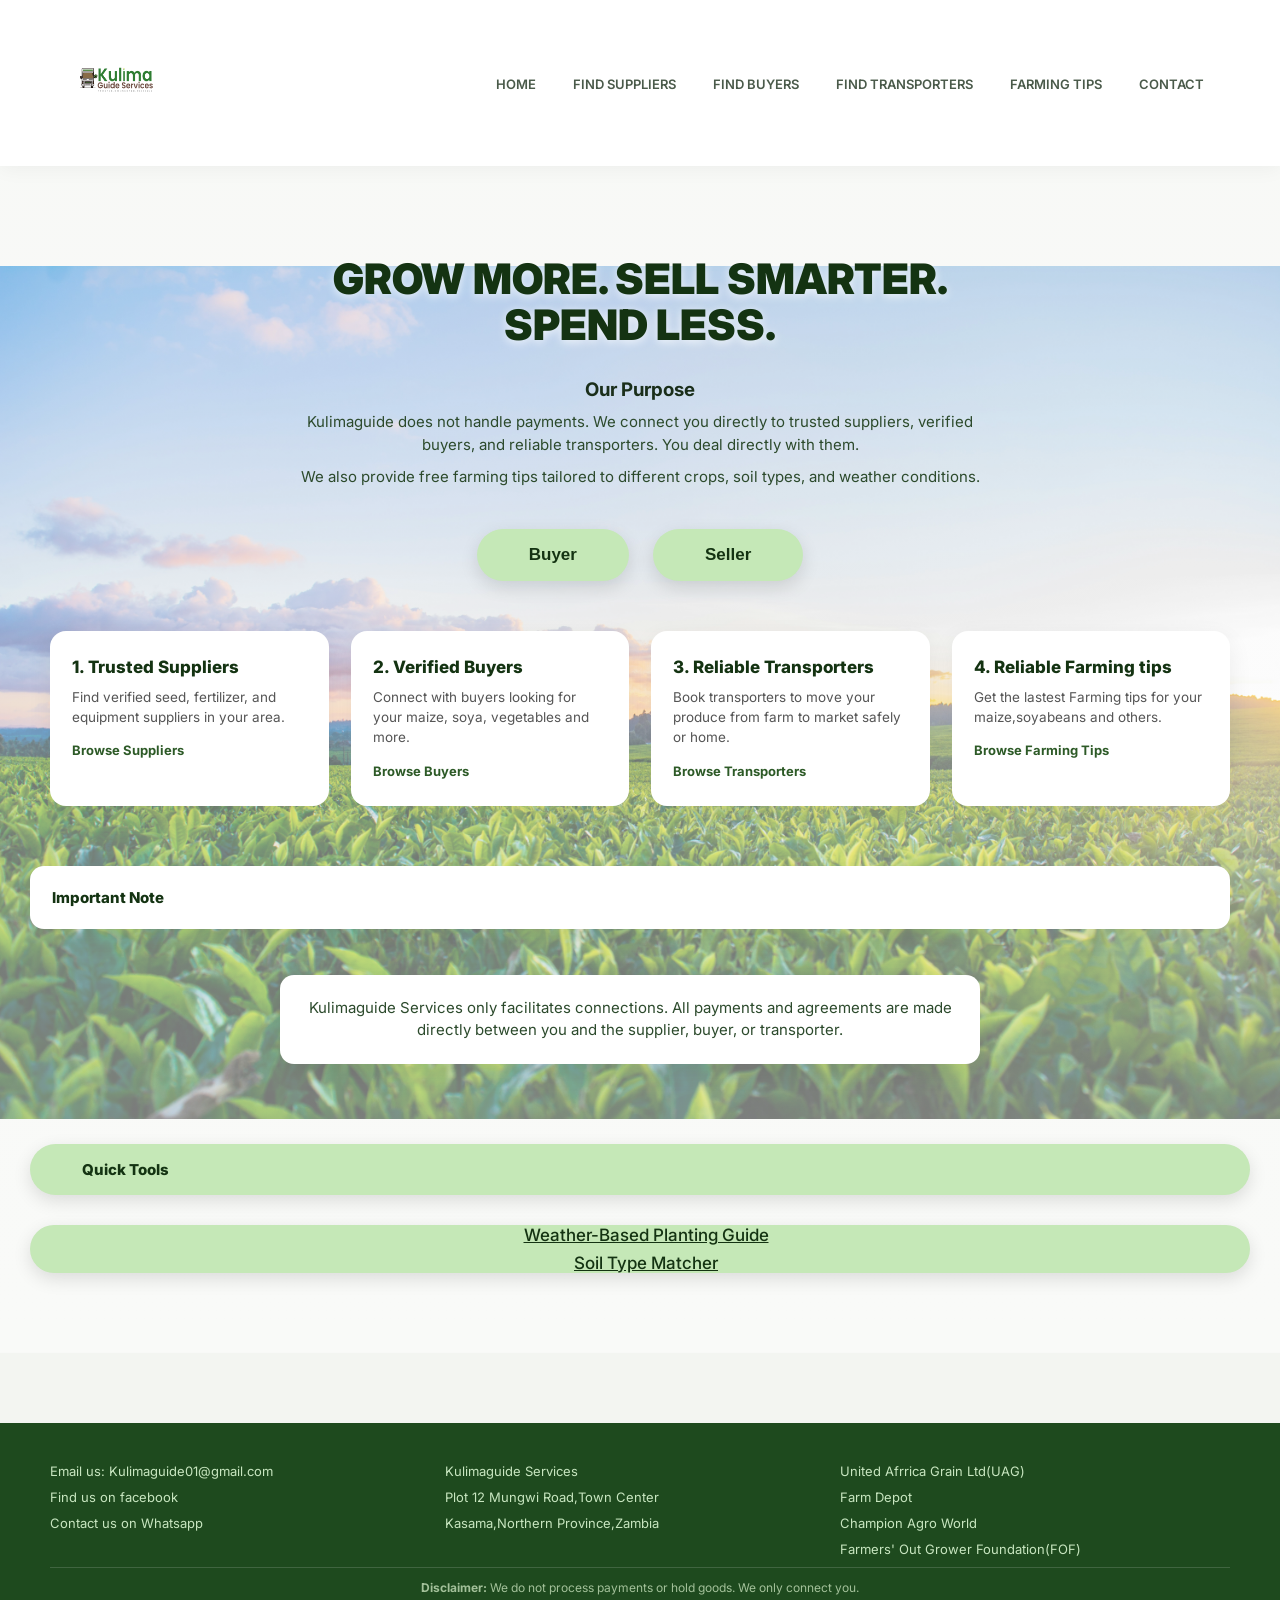
==== index.html @ 4e4a8f06 "SCRUM-1:Design and code Home page wireframe" ====
<!DOCTYPE html>
<html lang="en">

<head>

 <meta charset="UTF-8">
 <meta name="viewport" content="width=device-width, initial-scale=1.0">
 <meta name = "author" content="Go comapny">
<meta name="keywords" content=GO,Kulima,Farm,Kulimaguide,Farming>
 <title>Kulimaguide Services | Connect Farmers, Suppliers, Buyers & Transporters</title>
 <meta name="description" content="Kulimaguide Services connects farmers to trusted suppliers,
buyers, and reliable transporters. Plus free farming tips for different crops, soils, and weather.">
<link rel="stylesheet" href="style.css">

</head>


<body class="layout">
<!-- ========= HEADER: Logo and Business Name and purpose ========= -->
<!-- This content will stay the same for all pages-->

<header>
<img class="logo" src ="/images/logo.png" alt="Kulimaguide Services Logo" width="200" height="200">
<!-- ========= NAV: Main Site Navigation ========= -->
<!-- This part will stay the same for all pages-->
<nav class="nav_links">
<ul>
<li><a href="index.html">Home</a></li>
 <li><a href="suppliers.html">Find Suppliers</a></li>
<li><a href="buyers.html">Find Buyers</a></li>
<li><a href="transporters.html">Find Transporters</a></li>
<li><a href="tips.html">Farming Tips</a></li>
<li><a href="contact.html">Contact</a></li>
</ul>
</nav> 
</header>

<main>
 <h1>GROW MORE. SELL SMARTER. SPEND LESS.</h1>
 <!-- ========= MAIN: Primary Page Content ========= -->
 <!-- This conent of the  Main page will change -->
 <!-- Hero Section -->
 <section class="mainpicture">


 <h3>Our Purpose</h3>
 <p>Kulimaguide does not handle payments. We connect you directly to trusted suppliers, 
 verified buyers, and reliable transporters. You deal directly with them.</p>
 <p>We also provide free farming tips tailored to different crops, soil types,
 and weather conditions.</p>
<button> Buyer </button>
 <button> Seller </button>

 <section>
<!-- Core Services Section -->
 <section class="cards">
<h2>How Kulimaguide Works</h2>
 <article class="grid">
 <h3>1. Trusted Suppliers</h3>
 <p>Find verified seed, fertilizer, and equipment suppliers in your area.</p>
<a href="suppliers.html">Browse Suppliers</a>
 </article>

 <article class="grid">
 <h3>2. Verified Buyers</h3>
 <p>Connect with buyers looking for your maize, soya, vegetables and more.</p>
 <a href="buyers.html">Browse Buyers</a>
</article>

 <article class="grid">
 <h3>3. Reliable Transporters</h3>
<p>Book transporters to move your produce from farm to market safely or home.</p>
 <a href="transporters.html">Browse Transporters</a>
</article>

 <article class="grid">
<h3>4. Reliable Farming tips</h3>
 <p>Get the lastest Farming tips for your maize,soyabeans and others.</p>
 <a href="tips.html">Browse Farming Tips</a>
</article>
 </section>



 <!-- ASIDE: Secondary info -->
<aside class="ASIDE">
<h3>Important Note</h3>
<p>Kulimaguide Services only facilitates connections. All payments and agreements
 are made directly between you and the supplier, buyer, or transporter.</p>

</aside>

 <article class="quick">
<h3>Quick Tools</h3>
 <ul>
 <li><a href="tips.html#weather">Weather-Based Planting Guide</a></li>
<li><a href="tips.html#soil">Soil Type Matcher</a></li>
 </ul>
 </article>
</main>

<!-- ========= FOOTER: Copyright and Contact ========= -->
<!-- This part will stay the same for all pages-->
 <footer class="foot">

<article class="Contact">
<a href="mailto:Kulimaguide01@gmail.com">Email us: Kulimaguide01@gmail.com</a>
<a href="https://www.facebook.com/Kulimaguide">Find us on facebook</a>
 <a href="https://wa.me/260986754534">Contact us on Whatsapp</a>
</article>

<article class="location">
<a href="https://www.google.com/maps/search/?api=1&query=Plot+12+Mungwi+Road+Town+Kasama+Northern+Province+Zambia">
 Kulimaguide Services<br>
 Plot 12 Mungwi Road,Town Center<br>
 Kasama,Northern Province,Zambia
 </a>
 </article>

<article class="Partner">
 <a href="https://uagzambia.com">United Afrrica Grain Ltd(UAG)</a>
<a href="https://Farmdepot.co.zm">Farm Depot</a>
 <a href="https://championagrow.co.zm">Champion Agro World</a>
<a href="https://farmesoutgrower.com">Farmers' Out Grower Foundation(FOF)</a>
</article>



 <p class="Disclaimer"><strong>Disclaimer:</strong> We do not process payments or hold goods. We only connect you.</p>
<p class="rights"> &copy; 2026 Kulimaguide Services. All Rights reserved.</p>
</footer>


</body>
</html>
---- style.css ----
/* Import Google Font Inter for clean look */
@import url('https://fonts.googleapis.com/css2?family=Inter:wght@400;600;800;900&display=swap');

/* Reset: Remove default browser margin/padding for all elements */
* { margin:0; padding:0; box-sizing:border-box; }

/* Body: Main page background - light greenish gray, no border */
body.layout {
font-family: 'Inter', Arial, sans-serif; /* Clean modern font */
background: #f3f5f1; /* Very light green background */
color: #1a2e1a; /* Dark green text */
max-width: 100%;
border: none; /* REMOVED border as you asked */
}

/* ===== HEADER SECTION ===== */
/* Header: Top navigation bar - white, sticky on scroll */
header {
background: #ffffff; /* White background */
margin-bottom: auto;
padding: 18px 60px; /* Space inside header */
display: flex; /* Flexbox to put logo left and nav right */
align-items: center; /* Vertically center items */
justify-content: space-between; /* Push logo left, nav right */
position: sticky; /* Stays at top when scrolling */
top: 0;
z-index: 100; /* Always on top */
box-shadow: 0 2px 20px rgba(0,0,0,0.05); /* Soft shadow instead of border */
border: none; /* No border line */
}

.logo {
width: 130px; /* Logo size */
height: auto;
border: none; /* No border */
}

/* Navigation menu list */
.nav_links ul {
display: flex; /* Make list items side-by-side */
list-style: none; /* Remove bullet points */
gap: 5px; /* Space between menu items */
border: none;
}

.nav_links a {
text-decoration: none; /* Remove underline */
color: #4a5a4a; /* Gray-green text */
font-weight: 600; /* Bold */
font-size: 13px;
padding: 10px 16px;
text-transform: uppercase; /* HOME, FIND SUPPLIER etc */
border-radius: 8px; /* Rounded corners */
transition: all 0.2s; /* Smooth hover effect */
}

/* Hover effect: When mouse over menu */
.nav_links a:hover {
background: #e8f5e3; /* Light green background */
color: #2d5a27; /* Darker green text */
}

/* ===== MAIN CONTENT ===== */
main {
border: none;
padding: 0;
max-width: 1280px; /* Center content, not too wide */
margin: 0 auto; /* Center on page */
}

/* Hide original H1 - we create bigger one in hero with ::before */
main h1 {
display: none;
}

/* ===== HERO SECTION - SECTION 1 FROM WIREFRAME ===== */
.mainpicture {
position: relative;
border: none;
padding: 90px 20px 70px; /* Big padding for hero */
text-align: center;
/* Background: faint maize field image + white overlay */
background: linear-gradient(rgba(255,255,255,0.4), rgba(255,255,255,0.5)), url('images/irewolede-PvwdlXqo85k-unsplash.jpg');
background-repeat: no-repeat;
background-size: contain; /* Cover whole area */
background-position: center 30%; /* Focus on middle of image */
border-radius: 0;
}

/* Create big headline using CSS pseudo-element */
.mainpicture::before {
content: "GROW MORE. SELL SMARTER. SPEND LESS."; /* The headline from wireframe */
display: block;
font-size: 42px;
font-weight: 900; /* Extra bold */
color: #143312; /* Very dark green */
line-height: 1.1;
max-width: 650px;
margin: 0 auto 30px;
text-shadow: 0 2px 10px rgba(255,255,255,0.8); /* White glow for readability */
}

/* Paragraph text in hero */
.mainpicture p {
max-width: 700px;
margin: 10px auto;
color: #2c4a2c;
font-size: 15px;
line-height: 1.5;
}

/* SELLER and BUYER pill buttons */
.mainpicture button {
border: none; /* No border */
background: #c5e8b7; /* Light green */
color: #143312; /* Dark green text */
padding: 16px 52px;
border-radius: 50px; /* Fully rounded pill shape */
font-weight: 800;
font-size: 17px;
margin: 30px 10px 10px;
cursor: pointer; /* Hand cursor on hover */
box-shadow: 0 6px 18px rgba(0,0,0,0.12); /* Soft shadow */
transition: all 0.3s ease; /* Smooth animation */
}

/* Hover: Button lifts up and changes color */
.mainpicture button:hover {
background: #2d5a27; /* Dark green */
color: white;
transform: translateY(-3px); /* Move up 3px */
box-shadow: 0 10px 25px rgba(0,0,0,0.18);
}

/* ===== CARDS - SECTION 2 FROM WIREFRAME ===== */
.cards {
border: none;
padding: 40px 30px 20px;
display: grid; /* Grid layout for 4 cards */
grid-template-columns: repeat(4, 1fr); /* 4 equal columns */
gap: 22px; /* Space between cards */
background: transparent;
}

.cards h2 { display: none; } /* Hide duplicate title */

.grid {
background: #ffffff; /* White card */
border: none; /* No black border */
border-radius: 16px; /* Rounded corners */
padding: 26px 22px;
box-shadow: 0 8px 24px rgba(0,0,0,0.07); /* Soft shadow = modern */
transition: all 0.3s ease;
text-align: left;
}

/* Card hover: lifts up */
.grid:hover {
transform: translateY(-6px);
box-shadow: 0 14px 35px rgba(0,0,0,0.11);
}

.grid h3 {
font-size: 17px;
font-weight: 800;
color: #143312;
margin-bottom: 10px;
}

.grid p {
font-size: 13.5px;
color: #555;
line-height: 1.5;
margin-bottom: 12px;
}

.grid a {
font-size: 13px;
font-weight: 700;
color: #2d5a27; /* Green link */
text-decoration: none;
border: none;
}

/* ===== ASIDE - RIGHT SIDEBAR FROM WIREFRAME ===== */
.ASIDE {
border: none;
padding: 40px 30px 40px 10px;
display: flex;
flex-direction: column; /* Stack boxes vertically */
gap: 22px;
}

/* Each box in aside */
.ASIDE > * {
background: #ffffff;
border-radius: 14px; /* Rounded */
padding: 22px;
box-shadow: 0 8px 24px rgba(0,0,0,0.07); /* Shadow not border */
border: none;
}

.ASIDE h3 {
font-size: 15px;
font-weight: 800;
color: #143312;
margin-bottom: 14px;
display: flex;
align-items: center;
gap: 8px;
}


.ASIDE ul {
list-style: none;
border: none;
padding: 0;
}

.ASIDE li {
margin: 8px 0;
 padding-left: 12px;
 position: relative;
}

.ASIDE li::before {
content: "•";
color: #7ac16a; /* Green bullet */
position: absolute;
left: 0;
font-weight: bold;
}

.quick ul {
list-style: none;
border: none;
padding: 0;

}

.quick li {
margin: 8px 0;
padding-left: 12px;
position: relative;

}

.quick h3{
font-size: 15px;
font-weight: 800;
color: #143312;
margin-bottom: 14px;
display: flex;
align-items: center;
gap: 8px;
}
.quick a{
color: #143312;
margin-bottom: 14px;
}
.quick > * {
background: #ffffff;
border-radius: 14px; /* Rounded */
padding: 22px;
box-shadow: 0 8px 24px rgba(0,0,0,0.07); /* Shadow not border */
border: none; /* No border */
background: #c5e8b7; /* Light green */
color: #143312; /* Dark green text */
padding: 16px 52px;
border-radius: 50px; /* Fully rounded pill shape */
font-weight: 500;
font-size: 17px;
margin: 30px 10px 10px;
cursor: pointer; /* Hand cursor on hover */
box-shadow: 0 6px 18px rgba(0,0,0,0.12); /* Soft shadow */
transition: all 0.3s ease; /* Smooth animation */
}


/* ===== DESKTOP LAYOUT: Main left, Aside right ===== */
@media (min-width: 1000px) {
main {
display: grid;
grid-template-columns: 1fr 340px; /* Main 3/4, Aside 1/4 */
gap: 0;
} 
.mainpicture { grid-column: 1 / -1; } /* Hero spans full width */
.cards { grid-column: 1; }
.ASIDE { grid-column: 2; grid-row: 2; }
}

/* ===== FOOTER - FROM WIREFRAME ===== */
.foot {
background: #1e4a1e; /* Dark green footer */
border: none;
padding: 35px 50px 10px;
display: grid;
grid-template-columns: repeat(3, 1fr); /* 3 columns: CONTACT, LOCATION, PARTNERS */
gap: 5px;
margin-top: 70px;
color: #fff;
}

.foot article { border: none; padding: 0; }

.Contact a, .location a, .Partner a {
color: #c8e6c0; /* Light green links */
text-decoration: none;
font-size: 13px;
line-height: 2;
display: block;
}

.Disclaimer {
grid-column: 1 / -1; /* Spans all 3 columns */
text-align: center;
border-top: 1px solid rgba(255,255,255,0.15) !important;
padding-top: 12px;
font-size: 12px;
color: #a3c19a;
}

.rights {
grid-column: 1 / -1;
text-align: center;
font-size: 12px;
color: #8bb18a;
}

/* Mobile: Stack everything on small screens */
@media (max-width: 800px) {
header { padding: 15px 20px; flex-direction: column; }
.mainpicture::before { font-size: 28px; }
.cards { grid-template-columns: 1fr 1fr; padding: 20px; }
.ASIDE { padding: 0 20px 20px; }
.foot { grid-template-columns: 1fr; padding: 30px 20px; }
}
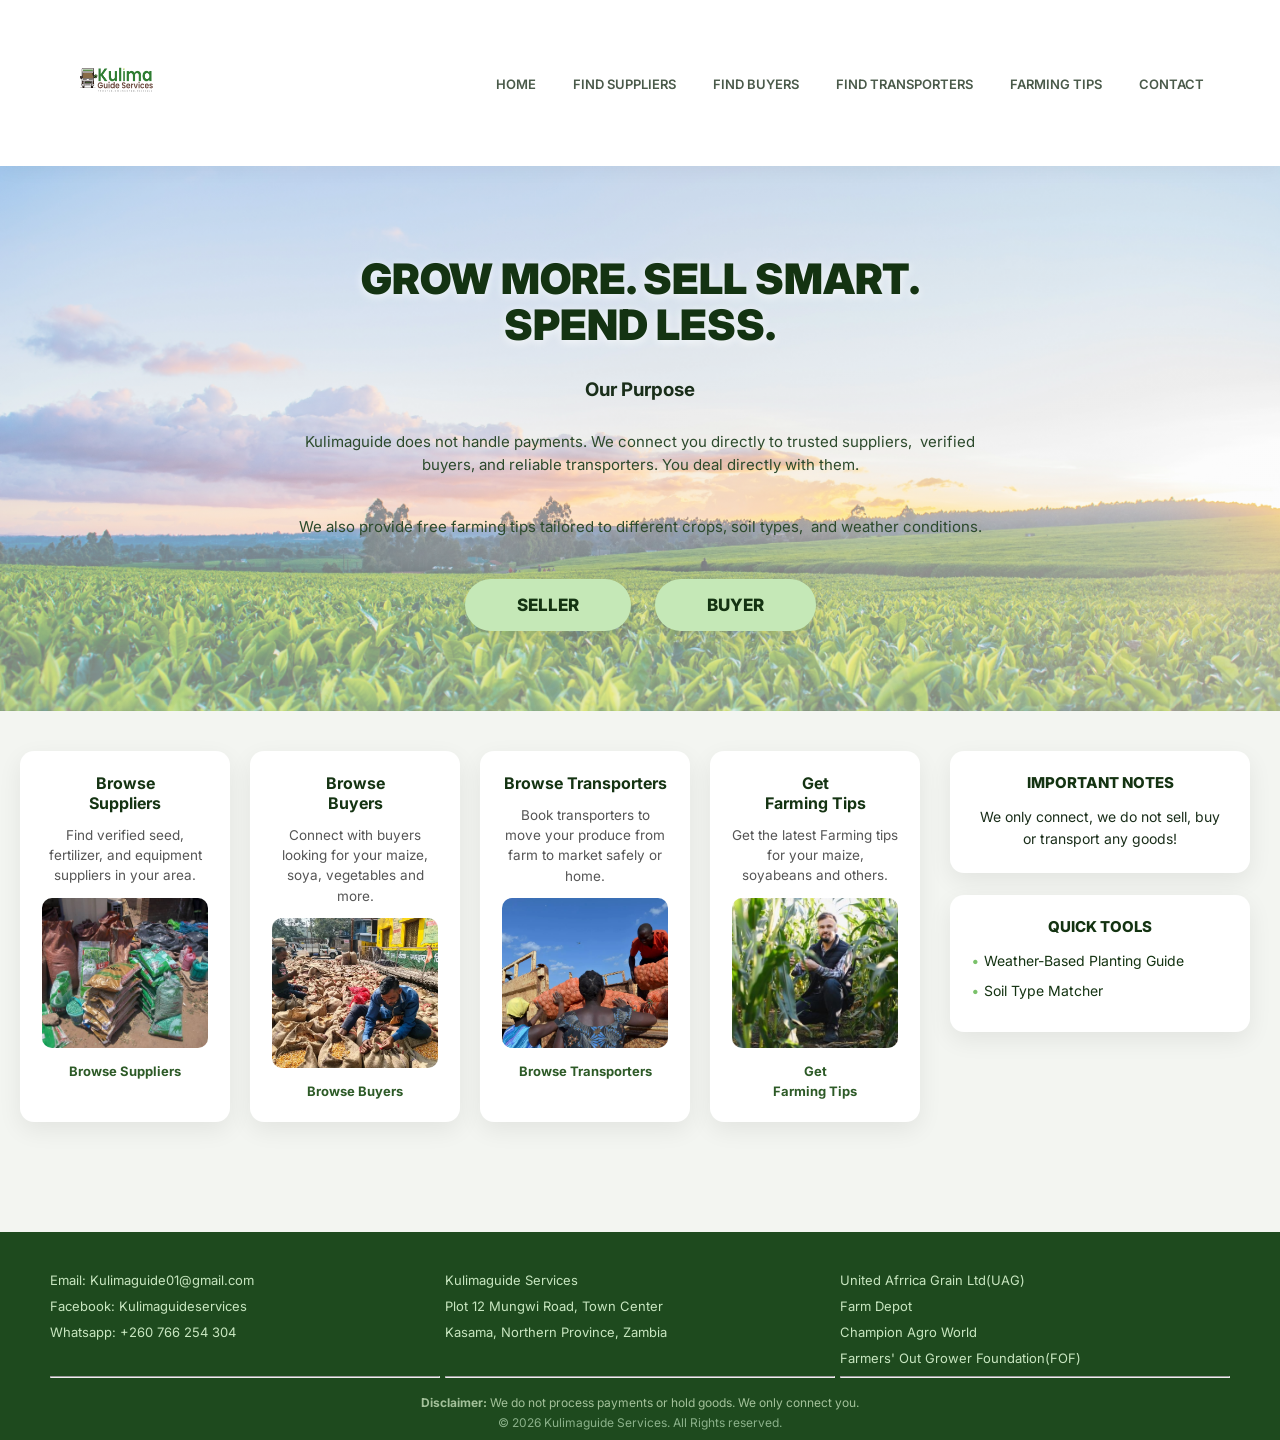
==== commit c50ecde3: "SCRUM-1: Design and code the home page also contact page" ====
--- a/index.html
+++ b/index.html
@@ -1,135 +1,120 @@
 <!DOCTYPE html>
 <html lang="en">
+<head>
+<meta charset="UTF-8">
+<meta name="viewport" content="width=device-width, initial-scale=1.0">
+<meta name="author" content="Go company">
+<meta name="keywords" content="GO, Kulima, Farm, Kulimaguide, Farming">
+<title>Kulimaguide Services | Connect Farmers, Suppliers, Buyers & Transporters</title>
+<meta name="description" content="Kulimaguide Services connects farmers to trusted suppliers, buyers, and reliable transporters. Plus free farming tips for different crops, soils, and weather.">
+<link rel="stylesheet" href="style.css">
+</head>
+<body class="layout">
 
-<head>
-
- <meta charset="UTF-8">
- <meta name="viewport" content="width=device-width, initial-scale=1.0">
- <meta name = "author" content="Go comapny">
-<meta name="keywords" content=GO,Kulima,Farm,Kulimaguide,Farming>
- <title>Kulimaguide Services | Connect Farmers, Suppliers, Buyers & Transporters</title>
- <meta name="description" content="Kulimaguide Services connects farmers to trusted suppliers,
-buyers, and reliable transporters. Plus free farming tips for different crops, soils, and weather.">
-<link rel="stylesheet" href="style.css">
-
-</head>
-
-
-<body class="layout">
-<!-- ========= HEADER: Logo and Business Name and purpose ========= -->
-<!-- This content will stay the same for all pages-->
-
+<!-- HEADER: Logo and Navigation -->
 <header>
-<img class="logo" src ="/images/logo.png" alt="Kulimaguide Services Logo" width="200" height="200">
-<!-- ========= NAV: Main Site Navigation ========= -->
-<!-- This part will stay the same for all pages-->
+<img class="logo" src="images/logo.png" alt="Kulimaguide Services Logo" width="200" height="200">
 <nav class="nav_links">
 <ul>
 <li><a href="index.html">Home</a></li>
- <li><a href="suppliers.html">Find Suppliers</a></li>
+<li><a href="suppliers.html">Find Suppliers</a></li>
 <li><a href="buyers.html">Find Buyers</a></li>
 <li><a href="transporters.html">Find Transporters</a></li>
 <li><a href="tips.html">Farming Tips</a></li>
 <li><a href="contact.html">Contact</a></li>
 </ul>
-</nav> 
+</nav>
 </header>
 
 <main>
- <h1>GROW MORE. SELL SMARTER. SPEND LESS.</h1>
- <!-- ========= MAIN: Primary Page Content ========= -->
- <!-- This conent of the  Main page will change -->
- <!-- Hero Section -->
- <section class="mainpicture">
+<!-- SECTION 1: Hero - matches wireframe -->
+<section class="mainpicture">
+<h1>GROW MORE. SELL SMART. SPEND LESS.</h1>
+<h3>Our Purpose</h3>
+ <p>Kulimaguide does not handle payments. We connect you directly to trusted suppliers, 
+ verified buyers, and reliable transporters. You deal directly with them.</p>
+ <p>We also provide free farming tips tailored to different crops, soil types,
+ and weather conditions.</p>
+<!-- WIREFRAME ORDER: SELLER first, then BUYER -->
+<a href="suppliers.html" class="hero-btn">SELLER</a>
+<a href="buyers.html" class="hero-btn">BUYER</a>
+</section>
 
-
- <h3>Our Purpose</h3>
- <p>Kulimaguide does not handle payments. We connect you directly to trusted suppliers, 
- verified buyers, and reliable transporters. You deal directly with them.</p>
- <p>We also provide free farming tips tailored to different crops, soil types,
- and weather conditions.</p>
-<button> Buyer </button>
- <button> Seller </button>
-
- <section>
-<!-- Core Services Section -->
- <section class="cards">
-<h2>How Kulimaguide Works</h2>
- <article class="grid">
- <h3>1. Trusted Suppliers</h3>
- <p>Find verified seed, fertilizer, and equipment suppliers in your area.</p>
+<!-- SECTION 2: 4 simple boxes - matches wireframe -->
+<section class="cards">
+<article class="grid">
+<h3>Browse <br>Suppliers</h3>
+<p>Find verified seed, fertilizer, and equipment suppliers in your area.</p>
+<img src="images/IMG-20261106-WA6958.jpg" alt="Farmer buying seed and fertilizer" class="card-img">
 <a href="suppliers.html">Browse Suppliers</a>
- </article>
-
- <article class="grid">
- <h3>2. Verified Buyers</h3>
- <p>Connect with buyers looking for your maize, soya, vegetables and more.</p>
- <a href="buyers.html">Browse Buyers</a>
 </article>
 
- <article class="grid">
- <h3>3. Reliable Transporters</h3>
-<p>Book transporters to move your produce from farm to market safely or home.</p>
- <a href="transporters.html">Browse Transporters</a>
+<article class="grid">
+<h3>Browse <br>Buyers</h3>
+<p>Connect with buyers looking for your maize, soya, vegetables and more.</p>
+<img src="images/IMG-20261106-WA4152.jpg" alt="Bags of soya ready for buyers" class="card-img">
+<a href="buyers.html">Browse Buyers</a>
 </article>
 
- <article class="grid">
-<h3>4. Reliable Farming tips</h3>
- <p>Get the lastest Farming tips for your maize,soyabeans and others.</p>
- <a href="tips.html">Browse Farming Tips</a>
+<article class="grid">
+<h3>Browse Transporters</h3>
+<p>Book transporters to move your produce from farm to market safely or home.</p>
+<img src="images/IMG-20261106-WA8330.jpg" alt="Truck transporting farm produce" class="card-img">
+<a href="transporters.html">Browse Transporters</a>
 </article>
- </section>
 
+<article class="grid">
+<h3>Get <br>Farming Tips</h3>
+<p>Get the latest Farming tips for your maize, soyabeans and others.</p>
+<img src="images/IMG-20261106-WA2945.jpg" alt="Farmer checking maize crop" class="card-img">
+<a href="tips.html">Get <br> Farming Tips</a>
+</article>
+</section>
 
+<!-- ASIDE: Right sidebar - matches wireframe -->
+<aside class="ASIDE">
+<div class="aside-card">
+<h3>IMPORTANT NOTES</h3>
+<p>We only connect, we do not sell, buy or transport any goods!</p>
+</div>
 
- <!-- ASIDE: Secondary info -->
-<aside class="ASIDE">
-<h3>Important Note</h3>
-<p>Kulimaguide Services only facilitates connections. All payments and agreements
- are made directly between you and the supplier, buyer, or transporter.</p>
-
+<div class="aside-card">
+<h3>QUICK TOOLS</h3>
+<ul>
+<li><a href="tips.html#weather">Weather-Based Planting Guide</a></li>
+<li><a href="tips.html#soil">Soil Type Matcher</a></li>
+</ul>
+</div>
 </aside>
-
- <article class="quick">
-<h3>Quick Tools</h3>
- <ul>
- <li><a href="tips.html#weather">Weather-Based Planting Guide</a></li>
-<li><a href="tips.html#soil">Soil Type Matcher</a></li>
- </ul>
- </article>
 </main>
 
-<!-- ========= FOOTER: Copyright and Contact ========= -->
-<!-- This part will stay the same for all pages-->
- <footer class="foot">
-
+<!-- FOOTER: Matches wireframe -->
+<footer class="foot">
 <article class="Contact">
-<a href="mailto:Kulimaguide01@gmail.com">Email us: Kulimaguide01@gmail.com</a>
-<a href="https://www.facebook.com/Kulimaguide">Find us on facebook</a>
- <a href="https://wa.me/260986754534">Contact us on Whatsapp</a>
+<a href="mailto:kabwegift084@gmail.com">Email: Kulimaguide01@gmail.com</a>
+<a href="https://www.facebook.com/Kulimaguideservices">Facebook: Kulimaguideservices</a>
+<a href="https://wa.me/260766254304">Whatsapp: +260 766 254 304</a>
 </article>
 
 <article class="location">
 <a href="https://www.google.com/maps/search/?api=1&query=Plot+12+Mungwi+Road+Town+Kasama+Northern+Province+Zambia">
- Kulimaguide Services<br>
- Plot 12 Mungwi Road,Town Center<br>
- Kasama,Northern Province,Zambia
- </a>
- </article>
+Kulimaguide Services<br>
+Plot 12 Mungwi Road, Town Center<br>
+Kasama, Northern Province, Zambia
+</a>
+</article>
 
 <article class="Partner">
- <a href="https://uagzambia.com">United Afrrica Grain Ltd(UAG)</a>
+<a href="https://uagzambia.com">United Afrrica Grain Ltd(UAG)</a>
 <a href="https://Farmdepot.co.zm">Farm Depot</a>
- <a href="https://championagrow.co.zm">Champion Agro World</a>
+<a href="https://championagrow.co.zm">Champion Agro World</a>
 <a href="https://farmesoutgrower.com">Farmers' Out Grower Foundation(FOF)</a>
 </article>
 
-
-
- <p class="Disclaimer"><strong>Disclaimer:</strong> We do not process payments or hold goods. We only connect you.</p>
-<p class="rights"> &copy; 2026 Kulimaguide Services. All Rights reserved.</p>
+<hr><hr><hr>
+<p class="Disclaimer"><strong>Disclaimer:</strong> We do not process payments or hold goods. We only connect you.</p>
+<p class="rights">&copy; 2026 Kulimaguide Services. All Rights reserved.</p>
 </footer>
 
-
 </body>
-</html>+</html>
--- a/style.css
+++ b/style.css
@@ -1,170 +1,145 @@
-/* Import Google Font Inter for clean look */
+/* ============================================
+KULIMAGUIDE - FINAL CLEAN VERSION
+NO BORDERS - Modern farming platform
+Matches Home + Contact Wireframes 100%
+============================================ */
 @import url('https://fonts.googleapis.com/css2?family=Inter:wght@400;600;800;900&display=swap');
 
-/* Reset: Remove default browser margin/padding for all elements */
 * { margin:0; padding:0; box-sizing:border-box; }
 
-/* Body: Main page background - light greenish gray, no border */
 body.layout {
-font-family: 'Inter', Arial, sans-serif; /* Clean modern font */
-background: #f3f5f1; /* Very light green background */
-color: #1a2e1a; /* Dark green text */
-max-width: 100%;
-border: none; /* REMOVED border as you asked */
-}
-
-/* ===== HEADER SECTION ===== */
-/* Header: Top navigation bar - white, sticky on scroll */
+ font-family: 'Inter', Arial, sans-serif;
+ background: #f3f5f1;
+ color: #1a2e1a;
+ max-width: 100%;
+ border: none;
+}
+
+/* ===== HEADER ===== */
 header {
-background: #ffffff; /* White background */
-margin-bottom: auto;
-padding: 18px 60px; /* Space inside header */
-display: flex; /* Flexbox to put logo left and nav right */
-align-items: center; /* Vertically center items */
-justify-content: space-between; /* Push logo left, nav right */
-position: sticky; /* Stays at top when scrolling */
-top: 0;
-z-index: 100; /* Always on top */
-box-shadow: 0 2px 20px rgba(0,0,0,0.05); /* Soft shadow instead of border */
-border: none; /* No border line */
+ background: #ffffff;
+ padding: 18px 60px;
+ display: flex;
+ align-items: center;
+ justify-content: space-between;
+ position: sticky;
+ top: 0;
+ z-index: 100;
+ box-shadow: 0 2px 20px rgba(0,0,0,0.05);
+ border: none;
 }
 
 .logo {
-width: 130px; /* Logo size */
-height: auto;
-border: none; /* No border */
-}
-
-/* Navigation menu list */
+ width: 130px;
+ height: auto;
+ border: none;
+}
+
 .nav_links ul {
-display: flex; /* Make list items side-by-side */
-list-style: none; /* Remove bullet points */
-gap: 5px; /* Space between menu items */
-border: none;
+ display: flex;
+ list-style: none;
+ gap: 5px;
+ border: none;
 }
 
 .nav_links a {
-text-decoration: none; /* Remove underline */
-color: #4a5a4a; /* Gray-green text */
-font-weight: 600; /* Bold */
-font-size: 13px;
-padding: 10px 16px;
-text-transform: uppercase; /* HOME, FIND SUPPLIER etc */
-border-radius: 8px; /* Rounded corners */
-transition: all 0.2s; /* Smooth hover effect */
-}
-
-/* Hover effect: When mouse over menu */
+ text-decoration: none;
+ color: #4a5a4a;
+ font-weight: 600;
+ font-size: 13px;
+ padding: 10px 16px;
+ text-transform: uppercase;
+ border-radius: 8px;
+ transition: all 0.2s;
+}
+
 .nav_links a:hover {
-background: #e8f5e3; /* Light green background */
-color: #2d5a27; /* Darker green text */
-}
-
-/* ===== MAIN CONTENT ===== */
+ background: #e8f5e3;
+color: #2d5a27;
+}
+
+/* ===== MAIN - HOME PAGE ===== */
 main {
-border: none;
-padding: 0;
-max-width: 1280px; /* Center content, not too wide */
-margin: 0 auto; /* Center on page */
-}
-
-/* Hide original H1 - we create bigger one in hero with ::before */
+ border: none;
+ padding: 0;
+ max-width: 1280px;
+ margin: 0 auto;
+}
+
 main h1 {
-display: none;
-}
-
-/* ===== HERO SECTION - SECTION 1 FROM WIREFRAME ===== */
+ display: block;
+ font-size: 42px;
+ font-weight: 900;
+ color: #143312;
+ line-height: 1.1;
+ max-width: 650px;
+margin: 0 auto 30px;
+ text-shadow: 0 2px 10px rgba(255,255,255,0.8);
+}
+
+/* ===== HERO SECTION - SECTION 1 ===== */
 .mainpicture {
-position: relative;
-border: none;
-padding: 90px 20px 70px; /* Big padding for hero */
-text-align: center;
-/* Background: faint maize field image + white overlay */
-background: linear-gradient(rgba(255,255,255,0.4), rgba(255,255,255,0.5)), url('images/irewolede-PvwdlXqo85k-unsplash.jpg');
-background-repeat: no-repeat;
-background-size: contain; /* Cover whole area */
-background-position: center 30%; /* Focus on middle of image */
-border-radius: 0;
-}
-
-/* Create big headline using CSS pseudo-element */
-.mainpicture::before {
-content: "GROW MORE. SELL SMARTER. SPEND LESS."; /* The headline from wireframe */
-display: block;
-font-size: 42px;
-font-weight: 900; /* Extra bold */
-color: #143312; /* Very dark green */
-line-height: 1.1;
-max-width: 650px;
-margin: 0 auto 30px;
-text-shadow: 0 2px 10px rgba(255,255,255,0.8); /* White glow for readability */
-}
-
-/* Paragraph text in hero */
+ position: relative;
+ border: none;
+ padding: 90px 20px 70px;
+ text-align: center;
+ background: linear-gradient(rgba(255,255,255,0.4), rgba(255,255,255,0.5)), url('../images/irewolede-PvwdlXqo85k-unsplash.jpg');
+ background-repeat: no-repeat;
+ background-size: cover;
+ background-position: center 30%;
+ border-radius: 0;
+}
+
 .mainpicture p {
-max-width: 700px;
-margin: 10px auto;
-color: #2c4a2c;
-font-size: 15px;
-line-height: 1.5;
-}
-
-/* SELLER and BUYER pill buttons */
-.mainpicture button {
-border: none; /* No border */
-background: #c5e8b7; /* Light green */
-color: #143312; /* Dark green text */
-padding: 16px 52px;
-border-radius: 50px; /* Fully rounded pill shape */
-font-weight: 800;
-font-size: 17px;
-margin: 30px 10px 10px;
-cursor: pointer; /* Hand cursor on hover */
-box-shadow: 0 6px 18px rgba(0,0,0,0.12); /* Soft shadow */
-transition: all 0.3s ease; /* Smooth animation */
-}
-
-/* Hover: Button lifts up and changes color */
-.mainpicture button:hover {
-background: #2d5a27; /* Dark green */
-color: white;
-transform: translateY(-3px); /* Move up 3px */
-box-shadow: 0 10px 25px rgba(0,0,0,0.18);
-}
-
-/* ===== CARDS - SECTION 2 FROM WIREFRAME ===== */
+ max-width: 700px;
+ margin: 10px auto;
+ color: #2c4a2c;
+ font-size: 15px;
+ line-height: 1.5;
+}
+
+/* SELLER / BUYER Buttons */
+.hero-btn {
+ display: inline-block;
+ text-decoration: none;
+ border: none;
+ background: #c5e8b7;
+ color: #143312;
+ padding: 16px 52px;
+ border-radius: 50px;
+ font-weight: 800;
+ font-size: 17px;
+ margin: 30px 10px 10px;
+ cursor: pointer;
+ box-shadow: 0 6px 18px rgba(0,0,0,0.12);
+transition: all 0.3s ease;
+}
+
+.hero-btn:hover {
+ background: #a8d896;
+}
+
+/* ===== SECTION 2 - 4 BOXES ===== */
 .cards {
-border: none;
-padding: 40px 30px 20px;
-display: grid; /* Grid layout for 4 cards */
-grid-template-columns: repeat(4, 1fr); /* 4 equal columns */
-gap: 22px; /* Space between cards */
-background: transparent;
-}
-
-.cards h2 { display: none; } /* Hide duplicate title */
+ padding: 40px 20px;
+ display: grid;
+ grid-template-columns: repeat(4, 1fr);
+ gap: 20px;
+}
 
 .grid {
-background: #ffffff; /* White card */
-border: none; /* No black border */
-border-radius: 16px; /* Rounded corners */
-padding: 26px 22px;
-box-shadow: 0 8px 24px rgba(0,0,0,0.07); /* Soft shadow = modern */
-transition: all 0.3s ease;
-text-align: left;
-}
-
-/* Card hover: lifts up */
-.grid:hover {
-transform: translateY(-6px);
-box-shadow: 0 14px 35px rgba(0,0,0,0.11);
+ background: #fff;
+ border-radius: 14px;
+padding: 22px;
+ box-shadow: 0 8px 24px rgba(0,0,0,0.07);
+ border: none;
+ text-align: center;
 }
 
 .grid h3 {
-font-size: 17px;
-font-weight: 800;
-color: #143312;
-margin-bottom: 10px;
+ font-size: 16px;
+ color: #143312;
+ margin-bottom: 12px;
 }
 
 .grid p {
@@ -177,125 +152,183 @@
 .grid a {
 font-size: 13px;
 font-weight: 700;
-color: #2d5a27; /* Green link */
+color: #2d5a27;
 text-decoration: none;
 border: none;
 }
 
-/* ===== ASIDE - RIGHT SIDEBAR FROM WIREFRAME ===== */
+/* ===== ASIDE - HOME PAGE ===== */
 .ASIDE {
 border: none;
-padding: 40px 30px 40px 10px;
+padding: 0 20px 40px;
 display: flex;
-flex-direction: column; /* Stack boxes vertically */
+flex-direction: column;
 gap: 22px;
 }
 
-/* Each box in aside */
-.ASIDE > * {
+.ASIDE > *, .aside-card {
 background: #ffffff;
-border-radius: 14px; /* Rounded */
+border-radius: 14px;
 padding: 22px;
-box-shadow: 0 8px 24px rgba(0,0,0,0.07); /* Shadow not border */
-border: none;
-}
-
-.ASIDE h3 {
+box-shadow: 0 8px 24px rgba(0,0,0,0.07);
+border: none;
+}
+
+.ASIDE h3, .quick h3, .aside-card h3 {
 font-size: 15px;
 font-weight: 800;
 color: #143312;
 margin-bottom: 14px;
-display: flex;
-align-items: center;
-gap: 8px;
-}
-
-
-.ASIDE ul {
+text-align: center;
+}
+
+.ASIDE ul, .quick ul, .aside-card ul {
 list-style: none;
 border: none;
 padding: 0;
 }
 
-.ASIDE li {
+.ASIDE li, .quick li, .aside-card li {
 margin: 8px 0;
- padding-left: 12px;
- position: relative;
-}
-
-.ASIDE li::before {
+padding-left: 12px;
+position: relative;
+font-size: 14px;
+line-height: 1.6;
+}
+
+.ASIDE li::before, .quick li::before, .aside-card li::before {
 content: "•";
-color: #7ac16a; /* Green bullet */
+color: #7ac16a;
 position: absolute;
 left: 0;
 font-weight: bold;
 }
 
-.quick ul {
-list-style: none;
-border: none;
-padding: 0;
-
-}
-
-.quick li {
-margin: 8px 0;
-padding-left: 12px;
-position: relative;
-
-}
-
-.quick h3{
-font-size: 15px;
-font-weight: 800;
-color: #143312;
-margin-bottom: 14px;
+.ASIDE p, .aside-card p {
+font-size: 14px;
+line-height: 1.6;
+text-align: center;
+}
+
+.ASIDE a, .quick a, .aside-card a {
+color: #143312;
+text-decoration: none;
+}
+
+/* ===== DESKTOP LAYOUT - HOME ===== */
+@media (min-width: 1000px) {
+ main {
+ display: grid;
+ grid-template-columns: 1fr 340px;
+ gap: 0;
+}
+.mainpicture { grid-column: 1 / -1; }
+.cards { grid-column: 1; }
+.ASIDE { grid-column: 2; grid-row: 2; padding: 40px 30px 40px 10px; }
+}
+
+/* ===== CONTACT PAGE ===== */
+.contact-main {
+display: block;
+padding: 40px 20px;
+max-width: 1280px;
+margin: 0 auto;
+}
+
+.contact-main h1 {
+text-align: center;
+font-size: 38px;
+margin-bottom: 30px;
+max-width: 100%;
+}
+
+.contact-grid {
+display: grid;grid-template-columns: 1.2fr 1fr 0.8fr;
+gap: 20px;
+align-items: start;
+}
+
+.contact-form-box, .map-box {
+background: #fff;
+border-radius: 14px;
+padding: 24px;
+box-shadow: 0 8px 24px rgba(0,0,0,0.07);
+border: none;
+}
+
+.contact-form-box h2, .map-box h2 {
+text-align: center;
+font-size: 18px;
+margin-bottom: 20px;
+color: #143312;
+}
+
+.contact-form-box label {
+display: block;
+font-weight: 600;
+font-size: 14px;
+margin: 12px 0 5px;
+color: #1a2e1a;
+}
+
+.contact-form-box input,
+.contact-form-box select,
+.contact-form-box textarea {
+width: 100%;
+padding: 12px;
+border: 1px solid #d0d8d0;
+border-radius: 8px;
+font-size: 14px;
+font-family: inherit;
+background: #f9faf9;
+}
+
+.contact-form-box textarea { resize: vertical; }
+
+.submit-btn {
+display: block;
+margin: 20px auto 0;
+background: #fff;
+color: #143312;
+border: 1px solid #143312;
+padding: 10px 28px;
+border-radius: 50px;
+font-weight: 700;
+cursor: pointer;
+}
+
+.submit-btn:hover { background: #c5e8b7; }
+
+.map-placeholder {
+background: #e8f5e3;
+height: 180px;
 display: flex;
 align-items: center;
-gap: 8px;
-}
-.quick a{
-color: #143312;
-margin-bottom: 14px;
-}
-.quick > * {
-background: #ffffff;
-border-radius: 14px; /* Rounded */
-padding: 22px;
-box-shadow: 0 8px 24px rgba(0,0,0,0.07); /* Shadow not border */
-border: none; /* No border */
-background: #c5e8b7; /* Light green */
-color: #143312; /* Dark green text */
-padding: 16px 52px;
-border-radius: 50px; /* Fully rounded pill shape */
-font-weight: 500;
-font-size: 17px;
-margin: 30px 10px 10px;
-cursor: pointer; /* Hand cursor on hover */
-box-shadow: 0 6px 18px rgba(0,0,0,0.12); /* Soft shadow */
-transition: all 0.3s ease; /* Smooth animation */
-}
-
-
-/* ===== DESKTOP LAYOUT: Main left, Aside right ===== */
-@media (min-width: 1000px) {
-main {
-display: grid;
-grid-template-columns: 1fr 340px; /* Main 3/4, Aside 1/4 */
-gap: 0;
-} 
-.mainpicture { grid-column: 1 / -1; } /* Hero spans full width */
-.cards { grid-column: 1; }
-.ASIDE { grid-column: 2; grid-row: 2; }
-}
-
-/* ===== FOOTER - FROM WIREFRAME ===== */
+justify-content: center;
+font-weight: 800;
+color: #2d5a27;
+border-radius: 10px;
+margin-bottom: 15px;
+}
+
+.map-box h3 { margin: 18px 0 8px; font-size: 15px; color: #143312; }
+.map-box ul { list-style: disc; padding-left: 20px; font-size: 14px; line-height: 1.8; }
+.map-box p { font-size: 14px; line-height: 1.6; margin: 10px 0; }
+.map-box a { color: #2d5a27; font-weight: 600; text-decoration: none; }
+
+.contact-aside {
+display: flex;
+flex-direction: column;
+gap: 20px;
+}
+
+/* ===== FOOTER ===== */
 .foot {
-background: #1e4a1e; /* Dark green footer */
+background: #1e4a1e;
 border: none;
 padding: 35px 50px 10px;
 display: grid;
-grid-template-columns: repeat(3, 1fr); /* 3 columns: CONTACT, LOCATION, PARTNERS */
+grid-template-columns: repeat(3, 1fr);
 gap: 5px;
 margin-top: 70px;
 color: #fff;
@@ -304,7 +337,7 @@
 .foot article { border: none; padding: 0; }
 
 .Contact a, .location a, .Partner a {
-color: #c8e6c0; /* Light green links */
+color: #c8e6c0;
 text-decoration: none;
 font-size: 13px;
 line-height: 2;
@@ -312,9 +345,8 @@
 }
 
 .Disclaimer {
-grid-column: 1 / -1; /* Spans all 3 columns */
-text-align: center;
-border-top: 1px solid rgba(255,255,255,0.15) !important;
+grid-column: 1 / -1;
+text-align: center;
 padding-top: 12px;
 font-size: 12px;
 color: #a3c19a;
@@ -327,11 +359,140 @@
 color: #8bb18a;
 }
 
-/* Mobile: Stack everything on small screens */
+/* ===== MOBILE ===== */
+@media (max-width: 900px) {
+.contact-grid { grid-template-columns: 1fr; }
+.contact-main h1 { font-size: 28px; }
+}
+
 @media (max-width: 800px) {
 header { padding: 15px 20px; flex-direction: column; }
-.mainpicture::before { font-size: 28px; }
+main h1 { font-size: 28px; }
 .cards { grid-template-columns: 1fr 1fr; padding: 20px; }
 .ASIDE { padding: 0 20px 20px; }
 .foot { grid-template-columns: 1fr; padding: 30px 20px; }
 }
+
+.card-img {
+width: 100%;
+height: 150px;
+object-fit: cover;
+border-radius: 10px;
+margin: 12px 0;
+display: block;
+}
+
+
+/* ===== CONTACT PAGE ===== */
+.contact-main {
+display: block;
+padding: 40px 20px;
+max-width: 1280px;
+margin: 0 auto;
+}
+
+.contact-main h1 {
+text-align: center;
+font-size: 38px;
+margin-bottom: 30px;
+}
+
+.contact-grid {
+display: grid;
+grid-template-columns: 1.2fr 1fr 0.8fr;
+gap: 20px;
+align-items: start;
+}
+
+.contact-form-box, .map-box, .contact-aside .aside-card {
+background: #fff;
+border-radius: 14px;
+padding: 24px;
+box-shadow: 0 8px 24px rgba(0,0,0,0.07);
+border: none;
+}
+
+.contact-form-box h2, .map-box h2 {
+text-align: center;
+font-size: 18px;
+margin-bottom: 20px;
+color: #143312;
+}
+
+.contact-form-box label {
+display: block;
+font-weight: 600;
+font-size: 14px;
+margin: 12px 0 5px;
+color: #1a2e1a;
+}
+
+.contact-form-box input,
+.contact-form-box select,
+.contact-form-box textarea {
+width: 100%;
+padding: 12px;
+border: 1px solid #d0d8d0;
+border-radius: 8px;
+font-size: 14px;
+font-family: inherit;
+background: #f9faf9;
+}
+
+.contact-form-box textarea { resize: vertical; }
+
+.submit-btn {
+display: block;
+margin: 20px auto 0;
+background: #fff;
+color: #143312;
+border: 1px solid #143312;
+padding: 10px 28px;
+border-radius: 50px;
+font-weight: 700;
+cursor: pointer;
+}
+
+.submit-btn:hover { background: #c5e8b7; }
+
+.map-placeholder {
+background: #e8f5e3;
+height: 180px;
+display: flex;
+align-items: center;
+justify-content: center;
+font-weight: 800;
+color: #2d5a27;
+border-radius: 10px;
+margin-bottom: 15px;
+}
+
+.map-box h3 { margin: 18px 0 8px; font-size: 15px; color: #143312; }
+.map-box ul { list-style: disc; padding-left: 20px; font-size: 14px; line-height: 1.8; }
+.map-box p { font-size: 14px; line-height: 1.6; margin: 10px 0; }
+.map-box a { color: #2d5a27; font-weight: 600; text-decoration: none; }
+
+.contact-aside {
+display: flex;
+flex-direction: column;
+gap: 20px;
+}
+
+.contact-aside h3 { font-size: 15px; font-weight: 800; color: #143312; margin-bottom: 10px; text-align: center; }
+.contact-aside p, .contact-aside li { font-size: 14px; line-height: 1.6; }
+.contact-aside ul { list-style: disc; padding-left: 20px; }
+.contact-aside a { color: #143312; }
+
+/* Contact Mobile */
+@media (max-width: 900px) {
+.contact-grid { grid-template-columns: 1fr; }
+.contact-main h1 { font-size: 28px; }
+}
+
+
+
+
+
+
+
+
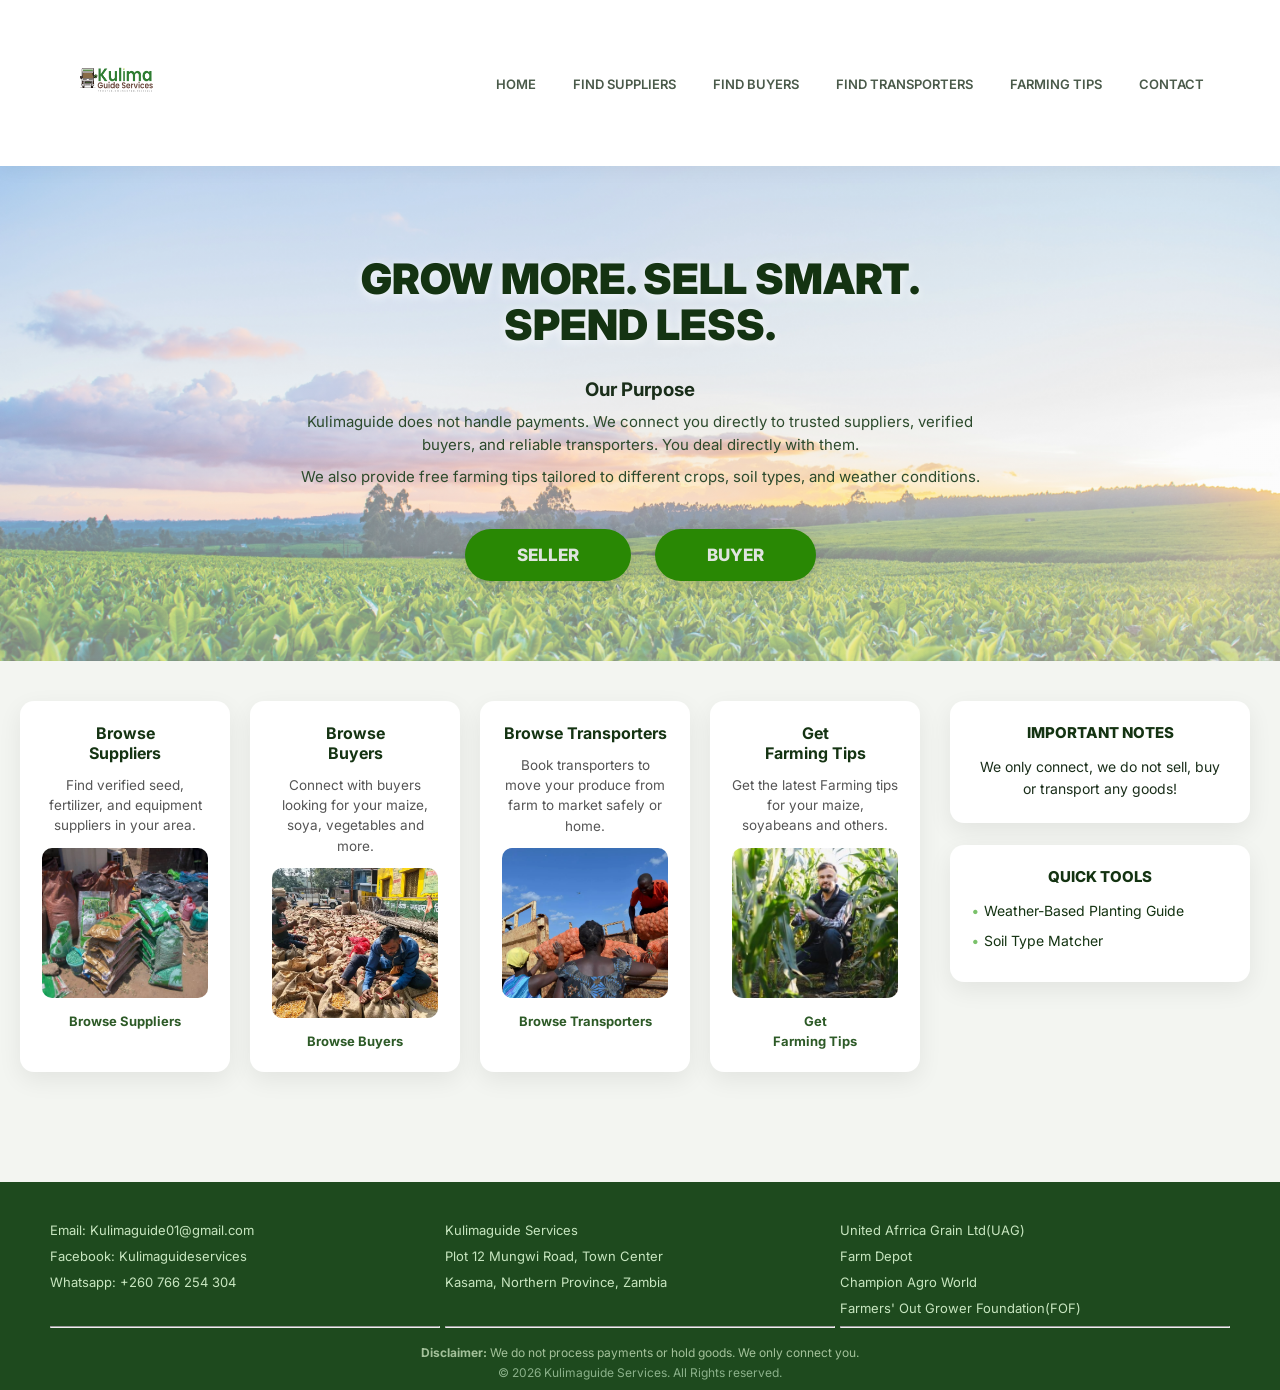
==== commit b2d5843a: "SCRUM-1-6: Design and code Home also Contact page wireframes" ====
--- a/index.html
+++ b/index.html
@@ -31,10 +31,10 @@
 <section class="mainpicture">
 <h1>GROW MORE. SELL SMART. SPEND LESS.</h1>
 <h3>Our Purpose</h3>
- <p>Kulimaguide does not handle payments. We connect you directly to trusted suppliers, 
- verified buyers, and reliable transporters. You deal directly with them.</p>
- <p>We also provide free farming tips tailored to different crops, soil types,
- and weather conditions.</p>
+<p>Kulimaguide does not handle payments. We connect you directly to trusted suppliers, 
+verified buyers, and reliable transporters. You deal directly with them.</p>
+<p>We also provide free farming tips tailored to different crops, soil types,
+and weather conditions.</p>
 <!-- WIREFRAME ORDER: SELLER first, then BUYER -->
 <a href="suppliers.html" class="hero-btn">SELLER</a>
 <a href="buyers.html" class="hero-btn">BUYER</a>
--- a/style.css
+++ b/style.css
@@ -103,8 +103,8 @@
  display: inline-block;
  text-decoration: none;
  border: none;
- background: #c5e8b7;
- color: #143312;
+ background: #298804;
+ color: #dfe4df;
  padding: 16px 52px;
  border-radius: 50px;
  font-weight: 800;
@@ -116,7 +116,7 @@
 }
 
 .hero-btn:hover {
- background: #a8d896;
+ background: #144203;
 }
 
 /* ===== SECTION 2 - 4 BOXES ===== */
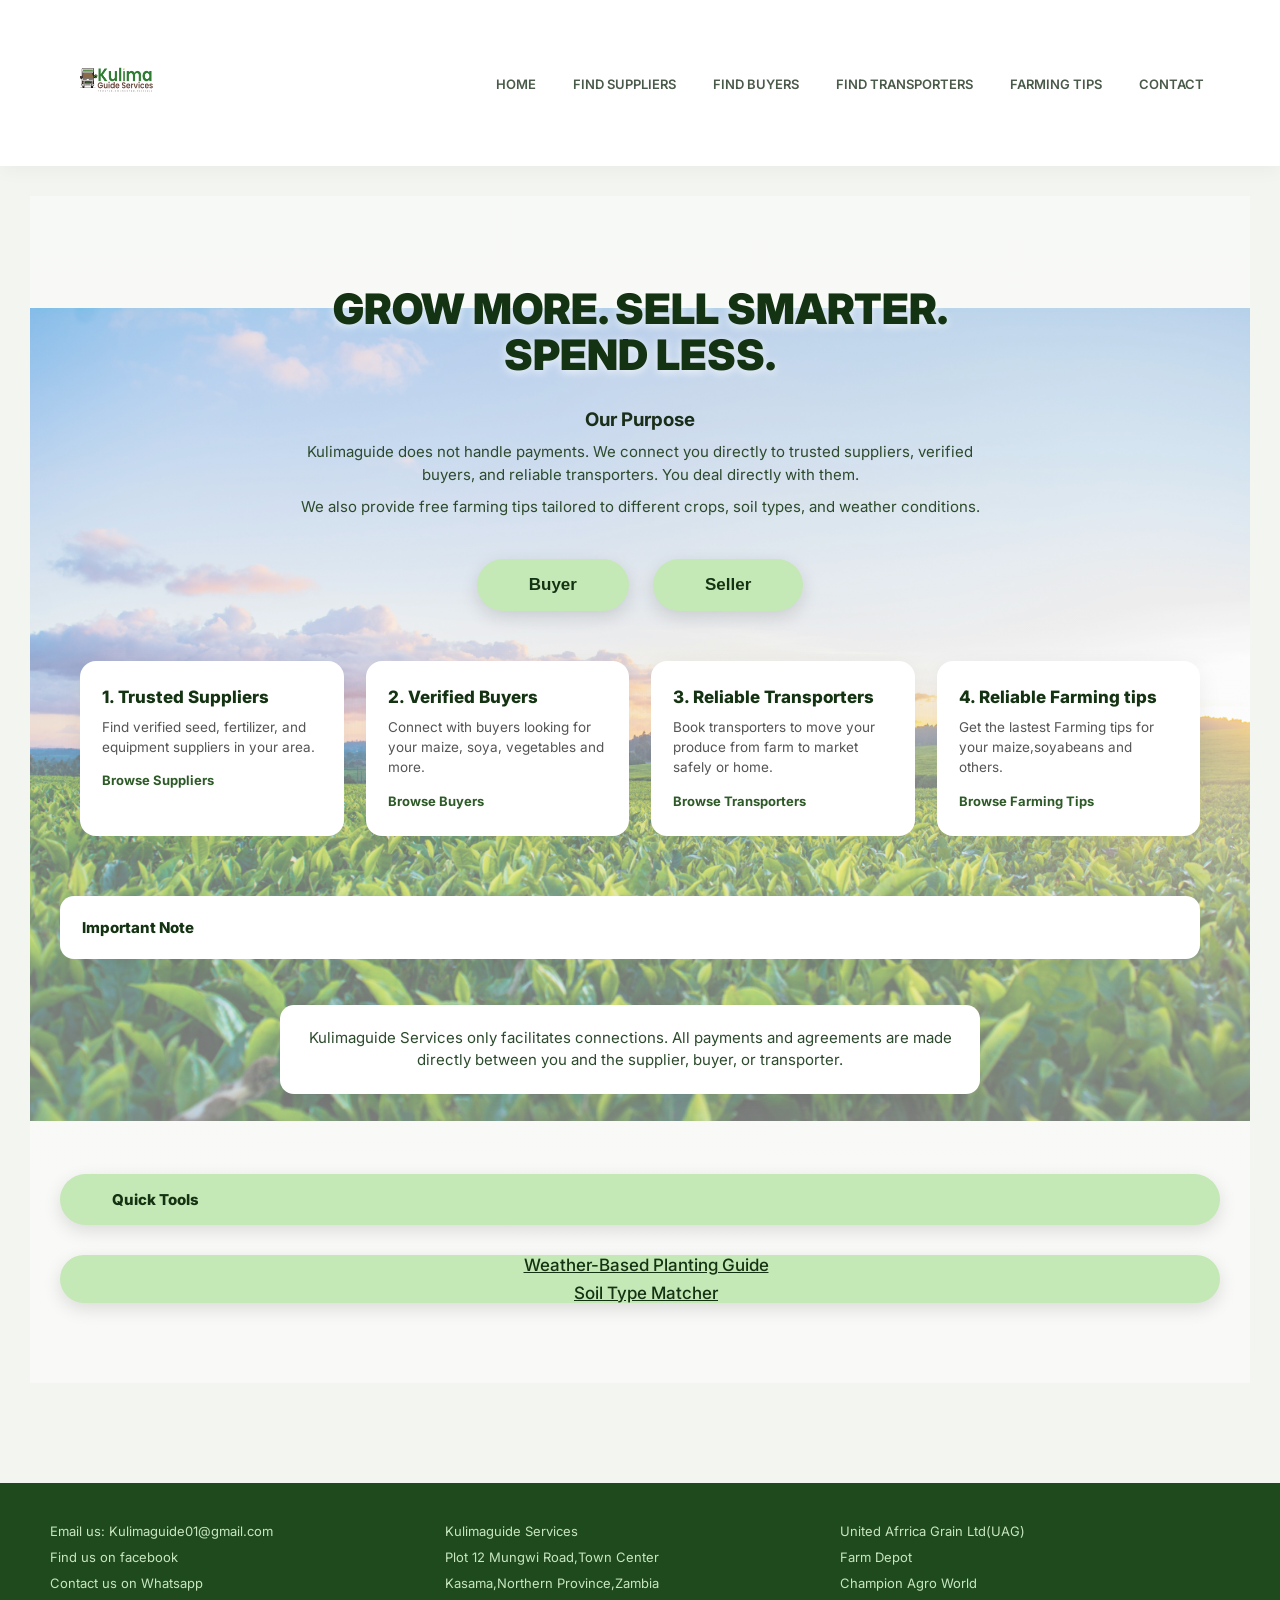
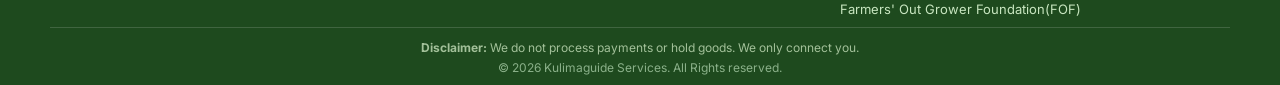
==== commit d7bea260: "supplier page design" ====
--- a/index.html
+++ b/index.html
@@ -1,120 +1,135 @@
 <!DOCTYPE html>
 <html lang="en">
+
 <head>
-<meta charset="UTF-8">
-<meta name="viewport" content="width=device-width, initial-scale=1.0">
-<meta name="author" content="Go company">
-<meta name="keywords" content="GO, Kulima, Farm, Kulimaguide, Farming">
-<title>Kulimaguide Services | Connect Farmers, Suppliers, Buyers & Transporters</title>
-<meta name="description" content="Kulimaguide Services connects farmers to trusted suppliers, buyers, and reliable transporters. Plus free farming tips for different crops, soils, and weather.">
+
+ <meta charset="UTF-8">
+ <meta name="viewport" content="width=device-width, initial-scale=1.0">
+ <meta name = "author" content="Go comapny">
+<meta name="keywords" content=GO,Kulima,Farm,Kulimaguide,Farming>
+ <title>Kulimaguide Services | Connect Farmers, Suppliers, Buyers & Transporters</title>
+ <meta name="description" content="Kulimaguide Services connects farmers to trusted suppliers,
+buyers, and reliable transporters. Plus free farming tips for different crops, soils, and weather.">
 <link rel="stylesheet" href="style.css">
+
 </head>
+
+
 <body class="layout">
+<!-- ========= HEADER: Logo and Business Name and purpose ========= -->
+<!-- This content will stay the same for all pages-->
 
-<!-- HEADER: Logo and Navigation -->
 <header>
-<img class="logo" src="images/logo.png" alt="Kulimaguide Services Logo" width="200" height="200">
+<img class="logo" src ="images\logo.png" alt="Kulimaguide Services Logo" width="200" height="200">
+<!-- ========= NAV: Main Site Navigation ========= -->
+<!-- This part will stay the same for all pages-->
 <nav class="nav_links">
 <ul>
 <li><a href="index.html">Home</a></li>
-<li><a href="suppliers.html">Find Suppliers</a></li>
+ <li><a href="suppliers.html">Find Suppliers</a></li>
 <li><a href="buyers.html">Find Buyers</a></li>
 <li><a href="transporters.html">Find Transporters</a></li>
 <li><a href="tips.html">Farming Tips</a></li>
 <li><a href="contact.html">Contact</a></li>
 </ul>
-</nav>
+</nav> 
 </header>
 
 <main>
-<!-- SECTION 1: Hero - matches wireframe -->
-<section class="mainpicture">
-<h1>GROW MORE. SELL SMART. SPEND LESS.</h1>
-<h3>Our Purpose</h3>
-<p>Kulimaguide does not handle payments. We connect you directly to trusted suppliers, 
-verified buyers, and reliable transporters. You deal directly with them.</p>
-<p>We also provide free farming tips tailored to different crops, soil types,
-and weather conditions.</p>
-<!-- WIREFRAME ORDER: SELLER first, then BUYER -->
-<a href="suppliers.html" class="hero-btn">SELLER</a>
-<a href="buyers.html" class="hero-btn">BUYER</a>
-</section>
+ <h1>GROW MORE. SELL SMARTER. SPEND LESS.</h1>
+ <!-- ========= MAIN: Primary Page Content ========= -->
+ <!-- This conent of the  Main page will change -->
+ <!-- Hero Section -->
+ <section class="mainpicture">
 
-<!-- SECTION 2: 4 simple boxes - matches wireframe -->
-<section class="cards">
-<article class="grid">
-<h3>Browse <br>Suppliers</h3>
-<p>Find verified seed, fertilizer, and equipment suppliers in your area.</p>
-<img src="images/IMG-20261106-WA6958.jpg" alt="Farmer buying seed and fertilizer" class="card-img">
+
+ <h3>Our Purpose</h3>
+ <p>Kulimaguide does not handle payments. We connect you directly to trusted suppliers, 
+ verified buyers, and reliable transporters. You deal directly with them.</p>
+ <p>We also provide free farming tips tailored to different crops, soil types,
+ and weather conditions.</p>
+<button> Buyer </button>
+ <button> Seller </button>
+
+ <section>
+<!-- Core Services Section -->
+ <section class="cards">
+<h2>How Kulimaguide Works</h2>
+ <article class="grid">
+ <h3>1. Trusted Suppliers</h3>
+ <p>Find verified seed, fertilizer, and equipment suppliers in your area.</p>
 <a href="suppliers.html">Browse Suppliers</a>
+ </article>
+
+ <article class="grid">
+ <h3>2. Verified Buyers</h3>
+ <p>Connect with buyers looking for your maize, soya, vegetables and more.</p>
+ <a href="buyers.html">Browse Buyers</a>
 </article>
 
-<article class="grid">
-<h3>Browse <br>Buyers</h3>
-<p>Connect with buyers looking for your maize, soya, vegetables and more.</p>
-<img src="images/IMG-20261106-WA4152.jpg" alt="Bags of soya ready for buyers" class="card-img">
-<a href="buyers.html">Browse Buyers</a>
+ <article class="grid">
+ <h3>3. Reliable Transporters</h3>
+<p>Book transporters to move your produce from farm to market safely or home.</p>
+ <a href="transporters.html">Browse Transporters</a>
 </article>
 
-<article class="grid">
-<h3>Browse Transporters</h3>
-<p>Book transporters to move your produce from farm to market safely or home.</p>
-<img src="images/IMG-20261106-WA8330.jpg" alt="Truck transporting farm produce" class="card-img">
-<a href="transporters.html">Browse Transporters</a>
+ <article class="grid">
+<h3>4. Reliable Farming tips</h3>
+ <p>Get the lastest Farming tips for your maize,soyabeans and others.</p>
+ <a href="tips.html">Browse Farming Tips</a>
 </article>
+ </section>
 
-<article class="grid">
-<h3>Get <br>Farming Tips</h3>
-<p>Get the latest Farming tips for your maize, soyabeans and others.</p>
-<img src="images/IMG-20261106-WA2945.jpg" alt="Farmer checking maize crop" class="card-img">
-<a href="tips.html">Get <br> Farming Tips</a>
-</article>
-</section>
 
-<!-- ASIDE: Right sidebar - matches wireframe -->
+
+ <!-- ASIDE: Secondary info -->
 <aside class="ASIDE">
-<div class="aside-card">
-<h3>IMPORTANT NOTES</h3>
-<p>We only connect, we do not sell, buy or transport any goods!</p>
-</div>
+<h3>Important Note</h3>
+<p>Kulimaguide Services only facilitates connections. All payments and agreements
+ are made directly between you and the supplier, buyer, or transporter.</p>
 
-<div class="aside-card">
-<h3>QUICK TOOLS</h3>
-<ul>
-<li><a href="tips.html#weather">Weather-Based Planting Guide</a></li>
+</aside>
+
+ <article class="quick">
+<h3>Quick Tools</h3>
+ <ul>
+ <li><a href="tips.html#weather">Weather-Based Planting Guide</a></li>
 <li><a href="tips.html#soil">Soil Type Matcher</a></li>
-</ul>
-</div>
-</aside>
+ </ul>
+ </article>
 </main>
 
-<!-- FOOTER: Matches wireframe -->
-<footer class="foot">
+<!-- ========= FOOTER: Copyright and Contact ========= -->
+<!-- This part will stay the same for all pages-->
+ <footer class="foot">
+
 <article class="Contact">
-<a href="mailto:kabwegift084@gmail.com">Email: Kulimaguide01@gmail.com</a>
-<a href="https://www.facebook.com/Kulimaguideservices">Facebook: Kulimaguideservices</a>
-<a href="https://wa.me/260766254304">Whatsapp: +260 766 254 304</a>
+<a href="mailto:Kulimaguide01@gmail.com">Email us: Kulimaguide01@gmail.com</a>
+<a href="https://www.facebook.com/Kulimaguide">Find us on facebook</a>
+ <a href="https://wa.me/260986754534">Contact us on Whatsapp</a>
 </article>
 
 <article class="location">
 <a href="https://www.google.com/maps/search/?api=1&query=Plot+12+Mungwi+Road+Town+Kasama+Northern+Province+Zambia">
-Kulimaguide Services<br>
-Plot 12 Mungwi Road, Town Center<br>
-Kasama, Northern Province, Zambia
-</a>
-</article>
+ Kulimaguide Services<br>
+ Plot 12 Mungwi Road,Town Center<br>
+ Kasama,Northern Province,Zambia
+ </a>
+ </article>
 
 <article class="Partner">
-<a href="https://uagzambia.com">United Afrrica Grain Ltd(UAG)</a>
+ <a href="https://uagzambia.com">United Afrrica Grain Ltd(UAG)</a>
 <a href="https://Farmdepot.co.zm">Farm Depot</a>
-<a href="https://championagrow.co.zm">Champion Agro World</a>
+ <a href="https://championagrow.co.zm">Champion Agro World</a>
 <a href="https://farmesoutgrower.com">Farmers' Out Grower Foundation(FOF)</a>
 </article>
 
-<hr><hr><hr>
-<p class="Disclaimer"><strong>Disclaimer:</strong> We do not process payments or hold goods. We only connect you.</p>
-<p class="rights">&copy; 2026 Kulimaguide Services. All Rights reserved.</p>
+
+
+ <p class="Disclaimer"><strong>Disclaimer:</strong> We do not process payments or hold goods. We only connect you.</p>
+<p class="rights"> &copy; 2026 Kulimaguide Services. All Rights reserved.</p>
 </footer>
 
+
 </body>
-</html>
+</html>
--- a/style.css
+++ b/style.css
@@ -1,145 +1,170 @@
-/* ============================================
-KULIMAGUIDE - FINAL CLEAN VERSION
-NO BORDERS - Modern farming platform
-Matches Home + Contact Wireframes 100%
-============================================ */
+/* Import Google Font Inter for clean look */
 @import url('https://fonts.googleapis.com/css2?family=Inter:wght@400;600;800;900&display=swap');
 
+/* Reset: Remove default browser margin/padding for all elements */
 * { margin:0; padding:0; box-sizing:border-box; }
 
+/* Body: Main page background - light greenish gray, no border */
 body.layout {
- font-family: 'Inter', Arial, sans-serif;
- background: #f3f5f1;
- color: #1a2e1a;
- max-width: 100%;
- border: none;
-}
-
-/* ===== HEADER ===== */
+font-family: 'Inter', Arial, sans-serif; /* Clean modern font */
+background: #f3f5f1; /* Very light green background */
+color: #1a2e1a; /* Dark green text */
+max-width: 100%;
+border: none; /* REMOVED border as you asked */
+}
+
+/* ===== HEADER SECTION ===== */
+/* Header: Top navigation bar - white, sticky on scroll */
 header {
- background: #ffffff;
- padding: 18px 60px;
- display: flex;
- align-items: center;
- justify-content: space-between;
- position: sticky;
- top: 0;
- z-index: 100;
- box-shadow: 0 2px 20px rgba(0,0,0,0.05);
- border: none;
+background: #ffffff; /* White background */
+margin-bottom: auto;
+padding: 18px 60px; /* Space inside header */
+display: flex; /* Flexbox to put logo left and nav right */
+align-items: center; /* Vertically center items */
+justify-content: space-between; /* Push logo left, nav right */
+position: sticky; /* Stays at top when scrolling */
+top: 0;
+z-index: 100; /* Always on top */
+box-shadow: 0 2px 20px rgba(0,0,0,0.05); /* Soft shadow instead of border */
+border: none; /* No border line */
 }
 
 .logo {
- width: 130px;
- height: auto;
- border: none;
-}
-
+width: 130px; /* Logo size */
+height: auto;
+border: none; /* No border */
+}
+
+/* Navigation menu list */
 .nav_links ul {
- display: flex;
- list-style: none;
- gap: 5px;
- border: none;
+display: flex; /* Make list items side-by-side */
+list-style: none; /* Remove bullet points */
+gap: 5px; /* Space between menu items */
+border: none;
 }
 
 .nav_links a {
- text-decoration: none;
- color: #4a5a4a;
- font-weight: 600;
- font-size: 13px;
- padding: 10px 16px;
- text-transform: uppercase;
- border-radius: 8px;
- transition: all 0.2s;
-}
-
+text-decoration: none; /* Remove underline */
+color: #4a5a4a; /* Gray-green text */
+font-weight: 600; /* Bold */
+font-size: 13px;
+padding: 10px 16px;
+text-transform: uppercase; /* HOME, FIND SUPPLIER etc */
+border-radius: 8px; /* Rounded corners */
+transition: all 0.2s; /* Smooth hover effect */
+}
+
+/* Hover effect: When mouse over menu */
 .nav_links a:hover {
- background: #e8f5e3;
-color: #2d5a27;
-}
-
-/* ===== MAIN - HOME PAGE ===== */
+background: #e8f5e3; /* Light green background */
+color: #2d5a27; /* Darker green text */
+}
+
+/* ===== MAIN CONTENT ===== */
 main {
- border: none;
- padding: 0;
- max-width: 1280px;
- margin: 0 auto;
-}
-
+border: none;
+padding: 0;
+max-width: 1280px; /* Center content, not too wide */
+margin: 0 auto; /* Center on page */
+}
+
+/* Hide original H1 - we create bigger one in hero with ::before */
 main h1 {
- display: block;
- font-size: 42px;
- font-weight: 900;
- color: #143312;
- line-height: 1.1;
- max-width: 650px;
+display: none;
+}
+
+/* ===== HERO SECTION - SECTION 1 FROM WIREFRAME ===== */
+.mainpicture {
+position: relative;
+border: none;
+padding: 90px 20px 70px; /* Big padding for hero */
+text-align: center;
+/* Background: faint maize field image + white overlay */
+background: linear-gradient(rgba(255,255,255,0.4), rgba(255,255,255,0.5)), url('images/irewolede-PvwdlXqo85k-unsplash.jpg');
+background-repeat: no-repeat;
+background-size: contain; /* Cover whole area */
+background-position: center 30%; /* Focus on middle of image */
+border-radius: 0;
+}
+
+/* Create big headline using CSS pseudo-element */
+.mainpicture::before {
+content: "GROW MORE. SELL SMARTER. SPEND LESS."; /* The headline from wireframe */
+display: block;
+font-size: 42px;
+font-weight: 900; /* Extra bold */
+color: #143312; /* Very dark green */
+line-height: 1.1;
+max-width: 650px;
 margin: 0 auto 30px;
- text-shadow: 0 2px 10px rgba(255,255,255,0.8);
-}
-
-/* ===== HERO SECTION - SECTION 1 ===== */
-.mainpicture {
- position: relative;
- border: none;
- padding: 90px 20px 70px;
- text-align: center;
- background: linear-gradient(rgba(255,255,255,0.4), rgba(255,255,255,0.5)), url('../images/irewolede-PvwdlXqo85k-unsplash.jpg');
- background-repeat: no-repeat;
- background-size: cover;
- background-position: center 30%;
- border-radius: 0;
-}
-
+text-shadow: 0 2px 10px rgba(255,255,255,0.8); /* White glow for readability */
+}
+
+/* Paragraph text in hero */
 .mainpicture p {
- max-width: 700px;
- margin: 10px auto;
- color: #2c4a2c;
- font-size: 15px;
- line-height: 1.5;
-}
-
-/* SELLER / BUYER Buttons */
-.hero-btn {
- display: inline-block;
- text-decoration: none;
- border: none;
- background: #298804;
- color: #dfe4df;
- padding: 16px 52px;
- border-radius: 50px;
- font-weight: 800;
- font-size: 17px;
- margin: 30px 10px 10px;
- cursor: pointer;
- box-shadow: 0 6px 18px rgba(0,0,0,0.12);
+max-width: 700px;
+margin: 10px auto;
+color: #2c4a2c;
+font-size: 15px;
+line-height: 1.5;
+}
+
+/* SELLER and BUYER pill buttons */
+.mainpicture button {
+border: none; /* No border */
+background: #c5e8b7; /* Light green */
+color: #143312; /* Dark green text */
+padding: 16px 52px;
+border-radius: 50px; /* Fully rounded pill shape */
+font-weight: 800;
+font-size: 17px;
+margin: 30px 10px 10px;
+cursor: pointer; /* Hand cursor on hover */
+box-shadow: 0 6px 18px rgba(0,0,0,0.12); /* Soft shadow */
+transition: all 0.3s ease; /* Smooth animation */
+}
+
+/* Hover: Button lifts up and changes color */
+.mainpicture button:hover {
+background: #2d5a27; /* Dark green */
+color: white;
+transform: translateY(-3px); /* Move up 3px */
+box-shadow: 0 10px 25px rgba(0,0,0,0.18);
+}
+
+/* ===== CARDS - SECTION 2 FROM WIREFRAME ===== */
+.cards {
+border: none;
+padding: 40px 30px 20px;
+display: grid; /* Grid layout for 4 cards */
+grid-template-columns: repeat(4, 1fr); /* 4 equal columns */
+gap: 22px; /* Space between cards */
+background: transparent;
+}
+
+.cards h2 { display: none; } /* Hide duplicate title */
+
+.grid {
+background: #ffffff; /* White card */
+border: none; /* No black border */
+border-radius: 16px; /* Rounded corners */
+padding: 26px 22px;
+box-shadow: 0 8px 24px rgba(0,0,0,0.07); /* Soft shadow = modern */
 transition: all 0.3s ease;
-}
-
-.hero-btn:hover {
- background: #144203;
-}
-
-/* ===== SECTION 2 - 4 BOXES ===== */
-.cards {
- padding: 40px 20px;
- display: grid;
- grid-template-columns: repeat(4, 1fr);
- gap: 20px;
-}
-
-.grid {
- background: #fff;
- border-radius: 14px;
-padding: 22px;
- box-shadow: 0 8px 24px rgba(0,0,0,0.07);
- border: none;
- text-align: center;
+text-align: left;
+}
+
+/* Card hover: lifts up */
+.grid:hover {
+transform: translateY(-6px);
+box-shadow: 0 14px 35px rgba(0,0,0,0.11);
 }
 
 .grid h3 {
- font-size: 16px;
- color: #143312;
- margin-bottom: 12px;
+font-size: 17px;
+font-weight: 800;
+color: #143312;
+margin-bottom: 10px;
 }
 
 .grid p {
@@ -152,183 +177,125 @@
 .grid a {
 font-size: 13px;
 font-weight: 700;
-color: #2d5a27;
+color: #2d5a27; /* Green link */
 text-decoration: none;
 border: none;
 }
 
-/* ===== ASIDE - HOME PAGE ===== */
+/* ===== ASIDE - RIGHT SIDEBAR FROM WIREFRAME ===== */
 .ASIDE {
 border: none;
-padding: 0 20px 40px;
+padding: 40px 30px 40px 10px;
 display: flex;
-flex-direction: column;
+flex-direction: column; /* Stack boxes vertically */
 gap: 22px;
 }
 
-.ASIDE > *, .aside-card {
+/* Each box in aside */
+.ASIDE > * {
 background: #ffffff;
-border-radius: 14px;
+border-radius: 14px; /* Rounded */
 padding: 22px;
-box-shadow: 0 8px 24px rgba(0,0,0,0.07);
-border: none;
-}
-
-.ASIDE h3, .quick h3, .aside-card h3 {
+box-shadow: 0 8px 24px rgba(0,0,0,0.07); /* Shadow not border */
+border: none;
+}
+
+.ASIDE h3 {
 font-size: 15px;
 font-weight: 800;
 color: #143312;
 margin-bottom: 14px;
-text-align: center;
-}
-
-.ASIDE ul, .quick ul, .aside-card ul {
+display: flex;
+align-items: center;
+gap: 8px;
+}
+
+
+.ASIDE ul {
 list-style: none;
 border: none;
 padding: 0;
 }
 
-.ASIDE li, .quick li, .aside-card li {
+.ASIDE li {
+margin: 8px 0;
+ padding-left: 12px;
+ position: relative;
+}
+
+.ASIDE li::before {
+content: "•";
+color: #7ac16a; /* Green bullet */
+position: absolute;
+left: 0;
+font-weight: bold;
+}
+
+.quick ul {
+list-style: none;
+border: none;
+padding: 0;
+
+}
+
+.quick li {
 margin: 8px 0;
 padding-left: 12px;
 position: relative;
-font-size: 14px;
-line-height: 1.6;
-}
-
-.ASIDE li::before, .quick li::before, .aside-card li::before {
-content: "•";
-color: #7ac16a;
-position: absolute;
-left: 0;
-font-weight: bold;
-}
-
-.ASIDE p, .aside-card p {
-font-size: 14px;
-line-height: 1.6;
-text-align: center;
-}
-
-.ASIDE a, .quick a, .aside-card a {
+
+}
+
+.quick h3{
+font-size: 15px;
+font-weight: 800;
 color: #143312;
-text-decoration: none;
-}
-
-/* ===== DESKTOP LAYOUT - HOME ===== */
-@media (min-width: 1000px) {
- main {
- display: grid;
- grid-template-columns: 1fr 340px;
- gap: 0;
-}
-.mainpicture { grid-column: 1 / -1; }
-.cards { grid-column: 1; }
-.ASIDE { grid-column: 2; grid-row: 2; padding: 40px 30px 40px 10px; }
-}
-
-/* ===== CONTACT PAGE ===== */
-.contact-main {
-display: block;
-padding: 40px 20px;
-max-width: 1280px;
-margin: 0 auto;
-}
-
-.contact-main h1 {
-text-align: center;
-font-size: 38px;
-margin-bottom: 30px;
-max-width: 100%;
-}
-
-.contact-grid {
-display: grid;grid-template-columns: 1.2fr 1fr 0.8fr;
-gap: 20px;
-align-items: start;
-}
-
-.contact-form-box, .map-box {
-background: #fff;
-border-radius: 14px;
-padding: 24px;
-box-shadow: 0 8px 24px rgba(0,0,0,0.07);
-border: none;
-}
-
-.contact-form-box h2, .map-box h2 {
-text-align: center;
-font-size: 18px;
-margin-bottom: 20px;
-color: #143312;
-}
-
-.contact-form-box label {
-display: block;
-font-weight: 600;
-font-size: 14px;
-margin: 12px 0 5px;
-color: #1a2e1a;
-}
-
-.contact-form-box input,
-.contact-form-box select,
-.contact-form-box textarea {
-width: 100%;
-padding: 12px;
-border: 1px solid #d0d8d0;
-border-radius: 8px;
-font-size: 14px;
-font-family: inherit;
-background: #f9faf9;
-}
-
-.contact-form-box textarea { resize: vertical; }
-
-.submit-btn {
-display: block;
-margin: 20px auto 0;
-background: #fff;
-color: #143312;
-border: 1px solid #143312;
-padding: 10px 28px;
-border-radius: 50px;
-font-weight: 700;
-cursor: pointer;
-}
-
-.submit-btn:hover { background: #c5e8b7; }
-
-.map-placeholder {
-background: #e8f5e3;
-height: 180px;
+margin-bottom: 14px;
 display: flex;
 align-items: center;
-justify-content: center;
-font-weight: 800;
-color: #2d5a27;
-border-radius: 10px;
-margin-bottom: 15px;
-}
-
-.map-box h3 { margin: 18px 0 8px; font-size: 15px; color: #143312; }
-.map-box ul { list-style: disc; padding-left: 20px; font-size: 14px; line-height: 1.8; }
-.map-box p { font-size: 14px; line-height: 1.6; margin: 10px 0; }
-.map-box a { color: #2d5a27; font-weight: 600; text-decoration: none; }
-
-.contact-aside {
-display: flex;
-flex-direction: column;
-gap: 20px;
-}
-
-/* ===== FOOTER ===== */
+gap: 8px;
+}
+.quick a{
+color: #143312;
+margin-bottom: 14px;
+}
+.quick > * {
+background: #ffffff;
+border-radius: 14px; /* Rounded */
+padding: 22px;
+box-shadow: 0 8px 24px rgba(0,0,0,0.07); /* Shadow not border */
+border: none; /* No border */
+background: #c5e8b7; /* Light green */
+color: #143312; /* Dark green text */
+padding: 16px 52px;
+border-radius: 50px; /* Fully rounded pill shape */
+font-weight: 500;
+font-size: 17px;
+margin: 30px 10px 10px;
+cursor: pointer; /* Hand cursor on hover */
+box-shadow: 0 6px 18px rgba(0,0,0,0.12); /* Soft shadow */
+transition: all 0.3s ease; /* Smooth animation */
+}
+
+
+/* ===== DESKTOP LAYOUT: Main left, Aside right ===== */
+@media (min-width: 1000px) {
+main {
+display: grid;
+grid-template-columns: 1fr 340px; /* Main 3/4, Aside 1/4 */
+gap: 0;
+} 
+.mainpicture { grid-column: 1 / -1; } /* Hero spans full width */
+.cards { grid-column: 1; }
+.ASIDE { grid-column: 2; grid-row: 2; }
+}
+
+/* ===== FOOTER - FROM WIREFRAME ===== */
 .foot {
-background: #1e4a1e;
+background: #1e4a1e; /* Dark green footer */
 border: none;
 padding: 35px 50px 10px;
 display: grid;
-grid-template-columns: repeat(3, 1fr);
+grid-template-columns: repeat(3, 1fr); /* 3 columns: CONTACT, LOCATION, PARTNERS */
 gap: 5px;
 margin-top: 70px;
 color: #fff;
@@ -337,7 +304,7 @@
 .foot article { border: none; padding: 0; }
 
 .Contact a, .location a, .Partner a {
-color: #c8e6c0;
+color: #c8e6c0; /* Light green links */
 text-decoration: none;
 font-size: 13px;
 line-height: 2;
@@ -345,8 +312,9 @@
 }
 
 .Disclaimer {
-grid-column: 1 / -1;
+grid-column: 1 / -1; /* Spans all 3 columns */
 text-align: center;
+border-top: 1px solid rgba(255,255,255,0.15) !important;
 padding-top: 12px;
 font-size: 12px;
 color: #a3c19a;
@@ -359,140 +327,236 @@
 color: #8bb18a;
 }
 
-/* ===== MOBILE ===== */
-@media (max-width: 900px) {
-.contact-grid { grid-template-columns: 1fr; }
-.contact-main h1 { font-size: 28px; }
-}
-
+/* Mobile: Stack everything on small screens */
 @media (max-width: 800px) {
 header { padding: 15px 20px; flex-direction: column; }
-main h1 { font-size: 28px; }
+.mainpicture::before { font-size: 28px; }
 .cards { grid-template-columns: 1fr 1fr; padding: 20px; }
 .ASIDE { padding: 0 20px 20px; }
 .foot { grid-template-columns: 1fr; padding: 30px 20px; }
 }
 
-.card-img {
-width: 100%;
-height: 150px;
-object-fit: cover;
-border-radius: 10px;
-margin: 12px 0;
-display: block;
-}
-
-
-/* ===== CONTACT PAGE ===== */
-.contact-main {
-display: block;
-padding: 40px 20px;
-max-width: 1280px;
-margin: 0 auto;
-}
-
-.contact-main h1 {
-text-align: center;
-font-size: 38px;
-margin-bottom: 30px;
-}
-
-.contact-grid {
-display: grid;
-grid-template-columns: 1.2fr 1fr 0.8fr;
-gap: 20px;
-align-items: start;
-}
-
-.contact-form-box, .map-box, .contact-aside .aside-card {
-background: #fff;
-border-radius: 14px;
-padding: 24px;
-box-shadow: 0 8px 24px rgba(0,0,0,0.07);
-border: none;
-}
-
-.contact-form-box h2, .map-box h2 {
-text-align: center;
-font-size: 18px;
-margin-bottom: 20px;
-color: #143312;
-}
-
-.contact-form-box label {
-display: block;
-font-weight: 600;
-font-size: 14px;
-margin: 12px 0 5px;
-color: #1a2e1a;
-}
-
-.contact-form-box input,
-.contact-form-box select,
-.contact-form-box textarea {
-width: 100%;
-padding: 12px;
-border: 1px solid #d0d8d0;
-border-radius: 8px;
-font-size: 14px;
-font-family: inherit;
-background: #f9faf9;
-}
-
-.contact-form-box textarea { resize: vertical; }
-
-.submit-btn {
-display: block;
-margin: 20px auto 0;
-background: #fff;
-color: #143312;
-border: 1px solid #143312;
-padding: 10px 28px;
-border-radius: 50px;
-font-weight: 700;
-cursor: pointer;
-}
-
-.submit-btn:hover { background: #c5e8b7; }
-
-.map-placeholder {
-background: #e8f5e3;
-height: 180px;
-display: flex;
-align-items: center;
-justify-content: center;
-font-weight: 800;
-color: #2d5a27;
-border-radius: 10px;
-margin-bottom: 15px;
-}
-
-.map-box h3 { margin: 18px 0 8px; font-size: 15px; color: #143312; }
-.map-box ul { list-style: disc; padding-left: 20px; font-size: 14px; line-height: 1.8; }
-.map-box p { font-size: 14px; line-height: 1.6; margin: 10px 0; }
-.map-box a { color: #2d5a27; font-weight: 600; text-decoration: none; }
-
-.contact-aside {
-display: flex;
-flex-direction: column;
-gap: 20px;
-}
-
-.contact-aside h3 { font-size: 15px; font-weight: 800; color: #143312; margin-bottom: 10px; text-align: center; }
-.contact-aside p, .contact-aside li { font-size: 14px; line-height: 1.6; }
-.contact-aside ul { list-style: disc; padding-left: 20px; }
-.contact-aside a { color: #143312; }
-
-/* Contact Mobile */
-@media (max-width: 900px) {
-.contact-grid { grid-template-columns: 1fr; }
-.contact-main h1 { font-size: 28px; }
-}
-
-
-
-
-
-
-
-
+
+main {
+    max-width: 1280px;
+    margin: 0 auto;
+    padding: 30px;
+    display: grid;
+    grid-template-columns: 1fr 320px;
+    gap: 25px;
+    border: none;
+}
+
+/* ==================================
+   SUPPLIER SEARCH SECTION
+================================== */
+
+.supplier-search {
+    grid-column: 1 / -1;
+    background: #ffffff;
+    padding: 30px;
+    border-radius: 16px;
+    border: none;
+    box-shadow: 0 8px 24px rgba(0,0,0,0.06);
+}
+
+.supplier-search h2 {
+    font-size: 24px;
+    font-weight: 800;
+    color: #143312;
+    margin-bottom: 22px;
+}
+
+.search-form {
+    display: grid;
+    grid-template-columns: repeat(3, 1fr);
+    gap: 18px;
+    align-items: end;
+}
+
+.search-form label {
+    display: block;
+    font-size: 13px;
+    font-weight: 700;
+    color: #365336;
+    margin-bottom: 8px;
+}
+
+.search-form input,
+.search-form select {
+    width: 100%;
+    padding: 13px 15px;
+    border: none;
+    outline: none;
+    border-radius: 9px;
+    background: #f3f5f1;
+    color: #1a2e1a;
+    font-family: 'Inter', Arial, sans-serif;
+    font-size: 13px;
+}
+
+.search-form input:focus,
+.search-form select:focus {
+    background: #e8f5e3;
+    box-shadow: 0 0 0 2px #9ccc91;
+}
+
+.search-form button {
+    grid-column: 1 / -1;
+    width: fit-content;
+    padding: 14px 45px;
+    margin-top: 5px;
+    background: #2d5a27;
+    color: #ffffff;
+    border: none;
+    border-radius: 50px;
+    font-size: 14px;
+    font-weight: 800;
+    cursor: pointer;
+    transition: 0.3s ease;
+}
+
+.search-form button:hover {
+    background: #c5e8b7;
+    color: #143312;
+    transform: translateY(-3px);
+}
+
+/* ==================================
+   SUPPLIER RESULTS
+================================== */
+
+.supplier-results {
+    grid-column: 1;
+    padding: 15px 10px 30px 0;
+    border: none;
+}
+
+.supplier-results h2 {
+    font-size: 23px;
+    font-weight: 800;
+    color: #143312;
+    margin-bottom: 22px;
+}
+
+/* SUPPLIER GRID */
+
+.supplier-list {
+    display: grid;
+    grid-template-columns: repeat(2, 1fr);
+    gap: 22px;
+}
+
+/* ==================================
+   SUPPLIER CARDS
+================================== */
+
+.supplier-card {
+    background: #ffffff;
+    border: none;
+    border-radius: 16px;
+    padding: 22px;
+    box-shadow: 0 8px 24px rgba(0,0,0,0.07);
+    transition: all 0.3s ease;
+    text-align: left;
+}
+
+.supplier-card:hover {
+    transform: translateY(-6px);
+    box-shadow: 0 14px 35px rgba(0,0,0,0.11);
+}
+
+.supplier-card h3 {
+    font-size: 17px;
+    font-weight: 800;
+    color: #143312;
+    margin-bottom: 15px;
+}
+
+.supplier-card img {
+    width: 100%;
+    height: 175px;
+    object-fit: cover;
+    border: none;
+    border-radius: 12px;
+    margin-bottom: 15px;
+}
+
+.supplier-card p {
+    font-size: 13.5px;
+    color: #555;
+    line-height: 1.6;
+    margin-bottom: 8px;
+}
+
+.supplier-card p strong {
+    color: #274a27;
+}
+
+.supplier-card a {
+    display: inline-block;
+    margin-top: 12px;
+    padding: 10px 20px;
+    background: #e8f5e3;
+    color: #2d5a27;
+    text-decoration: none;
+    font-size: 12px;
+    font-weight: 800;
+    border: none;
+    border-radius: 50px;
+    transition: 0.3s ease;
+}
+
+.supplier-card a:hover {
+    background: #2d5a27;
+    color: #ffffff;
+}
+
+/* ==================================
+   RIGHT SIDEBAR
+================================== */
+
+.supplier-aside {
+    grid-column: 2;
+    grid-row: 2;
+    display: flex;
+    flex-direction: column;
+    gap: 22px;
+    padding: 15px 0 30px 10px;
+    border: none;
+}
+
+.supplier-aside section {
+    background: #ffffff;
+    padding: 25px;
+    border: none;
+    border-radius: 15px;
+    box-shadow: 0 8px 24px rgba(0,0,0,0.07);
+}
+
+.supplier-aside h2 {
+    font-size: 16px;
+    font-weight: 800;
+    color: #143312;
+    margin-bottom: 15px;
+}
+
+.supplier-aside p {
+    font-size: 13px;
+    line-height: 1.7;
+    color: #555;
+}
+
+/* QUICK TOOLS */
+
+.quick-tools {
+    background: #c5e8b7 !important;
+}
+
+.quick-tools h2 {
+    color: #143312;
+}
+
+.quick-tools p {
+    color: #365336;
+}
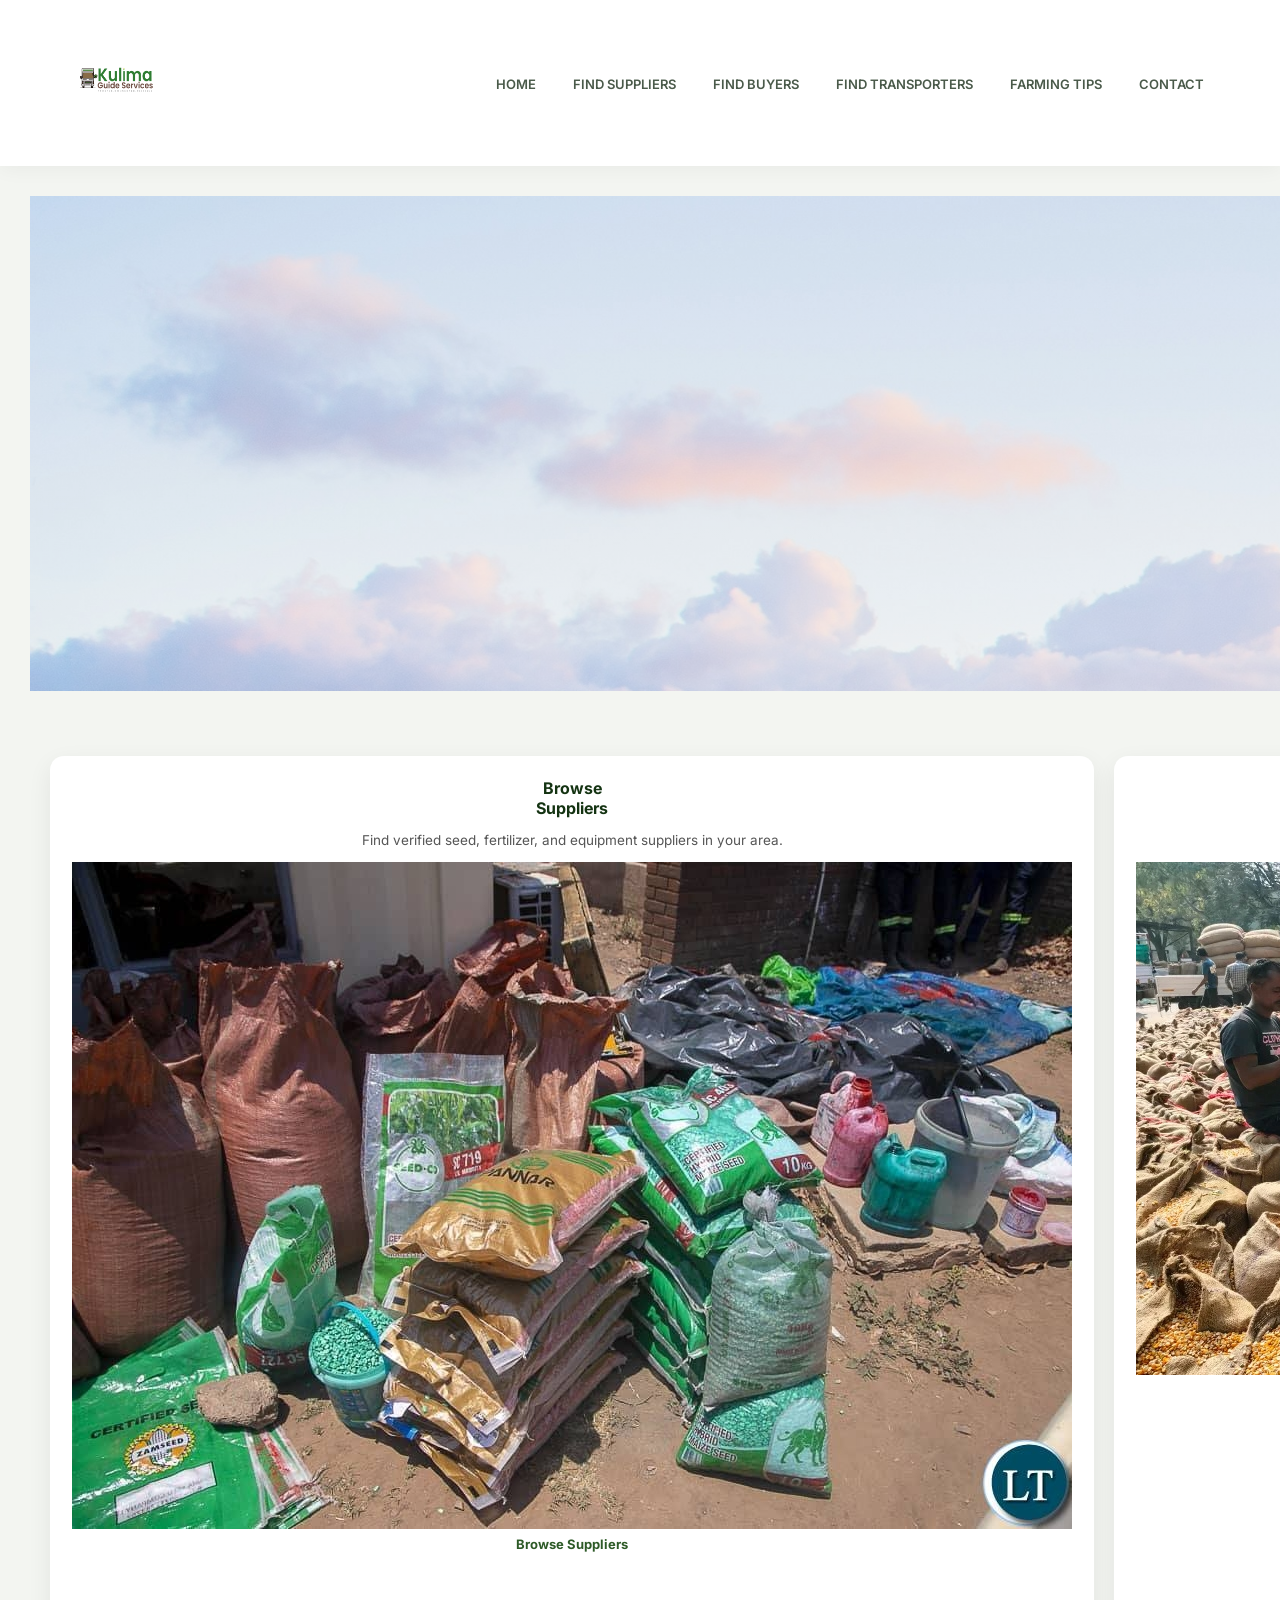
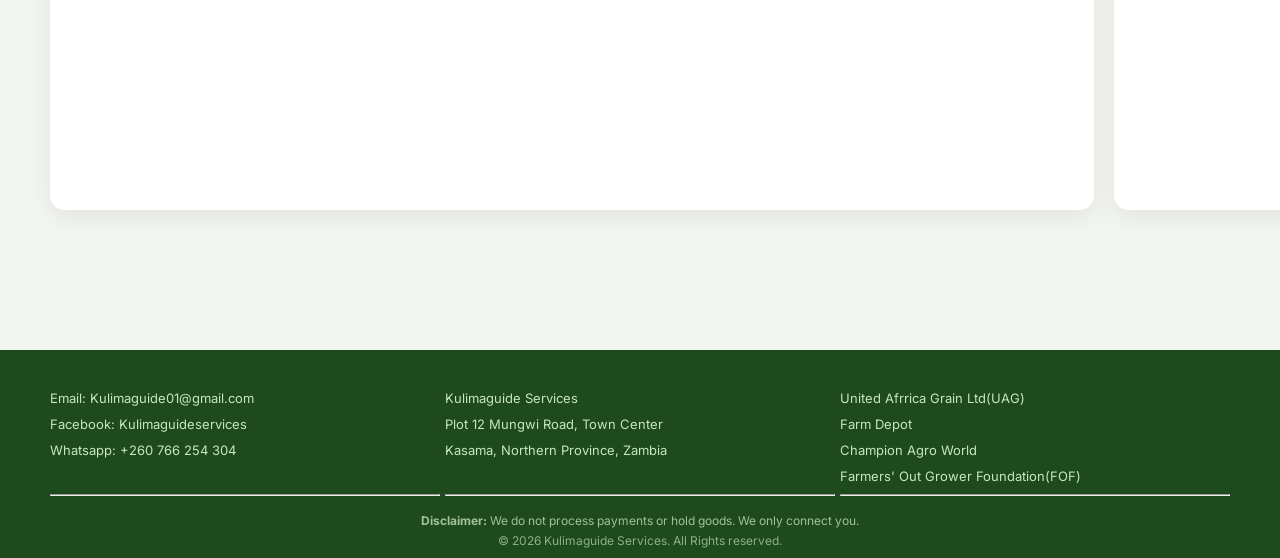
==== commit faf3b657: "Merge branch 'main' into feature/SCRUM-2-design-supplier-page" ====
--- a/index.html
+++ b/index.html
@@ -1,24 +1,17 @@
 <!DOCTYPE html>
 <html lang="en">
+<head>
+<meta charset="UTF-8">
+<meta name="viewport" content="width=device-width, initial-scale=1.0">
+<meta name="author" content="Go company">
+<meta name="keywords" content="GO, Kulima, Farm, Kulimaguide, Farming">
+<title>Kulimaguide Services | Connect Farmers, Suppliers, Buyers & Transporters</title>
+<meta name="description" content="Kulimaguide Services connects farmers to trusted suppliers, buyers, and reliable transporters. Plus free farming tips for different crops, soils, and weather.">
+<link rel="stylesheet" href="style.css">
+</head>
+<body class="layout">
 
-<head>
-
- <meta charset="UTF-8">
- <meta name="viewport" content="width=device-width, initial-scale=1.0">
- <meta name = "author" content="Go comapny">
-<meta name="keywords" content=GO,Kulima,Farm,Kulimaguide,Farming>
- <title>Kulimaguide Services | Connect Farmers, Suppliers, Buyers & Transporters</title>
- <meta name="description" content="Kulimaguide Services connects farmers to trusted suppliers,
-buyers, and reliable transporters. Plus free farming tips for different crops, soils, and weather.">
-<link rel="stylesheet" href="style.css">
-
-</head>
-
-
-<body class="layout">
-<!-- ========= HEADER: Logo and Business Name and purpose ========= -->
-<!-- This content will stay the same for all pages-->
-
+<!-- HEADER: Logo and Navigation -->
 <header>
 <img class="logo" src ="images\logo.png" alt="Kulimaguide Services Logo" width="200" height="200">
 <!-- ========= NAV: Main Site Navigation ========= -->
@@ -26,110 +19,104 @@
 <nav class="nav_links">
 <ul>
 <li><a href="index.html">Home</a></li>
- <li><a href="suppliers.html">Find Suppliers</a></li>
+<li><a href="suppliers.html">Find Suppliers</a></li>
 <li><a href="buyers.html">Find Buyers</a></li>
 <li><a href="transporters.html">Find Transporters</a></li>
 <li><a href="tips.html">Farming Tips</a></li>
 <li><a href="contact.html">Contact</a></li>
 </ul>
-</nav> 
+</nav>
 </header>
 
 <main>
- <h1>GROW MORE. SELL SMARTER. SPEND LESS.</h1>
- <!-- ========= MAIN: Primary Page Content ========= -->
- <!-- This conent of the  Main page will change -->
- <!-- Hero Section -->
- <section class="mainpicture">
+<!-- SECTION 1: Hero - matches wireframe -->
+<section class="mainpicture">
+<h1>GROW MORE. SELL SMART. SPEND LESS.</h1>
+<h3>Our Purpose</h3>
+<p>Kulimaguide does not handle payments. We connect you directly to trusted suppliers, 
+verified buyers, and reliable transporters. You deal directly with them.</p>
+<p>We also provide free farming tips tailored to different crops, soil types,
+and weather conditions.</p>
+<!-- WIREFRAME ORDER: SELLER first, then BUYER -->
+<a href="suppliers.html" class="hero-btn">SELLER</a>
+<a href="buyers.html" class="hero-btn">BUYER</a>
+</section>
 
-
- <h3>Our Purpose</h3>
- <p>Kulimaguide does not handle payments. We connect you directly to trusted suppliers, 
- verified buyers, and reliable transporters. You deal directly with them.</p>
- <p>We also provide free farming tips tailored to different crops, soil types,
- and weather conditions.</p>
-<button> Buyer </button>
- <button> Seller </button>
-
- <section>
-<!-- Core Services Section -->
- <section class="cards">
-<h2>How Kulimaguide Works</h2>
- <article class="grid">
- <h3>1. Trusted Suppliers</h3>
- <p>Find verified seed, fertilizer, and equipment suppliers in your area.</p>
+<!-- SECTION 2: 4 simple boxes - matches wireframe -->
+<section class="cards">
+<article class="grid">
+<h3>Browse <br>Suppliers</h3>
+<p>Find verified seed, fertilizer, and equipment suppliers in your area.</p>
+<img src="images/IMG-20261106-WA6958.jpg" alt="Farmer buying seed and fertilizer" class="card-img">
 <a href="suppliers.html">Browse Suppliers</a>
- </article>
-
- <article class="grid">
- <h3>2. Verified Buyers</h3>
- <p>Connect with buyers looking for your maize, soya, vegetables and more.</p>
- <a href="buyers.html">Browse Buyers</a>
 </article>
 
- <article class="grid">
- <h3>3. Reliable Transporters</h3>
-<p>Book transporters to move your produce from farm to market safely or home.</p>
- <a href="transporters.html">Browse Transporters</a>
+<article class="grid">
+<h3>Browse <br>Buyers</h3>
+<p>Connect with buyers looking for your maize, soya, vegetables and more.</p>
+<img src="images/IMG-20261106-WA4152.jpg" alt="Bags of soya ready for buyers" class="card-img">
+<a href="buyers.html">Browse Buyers</a>
 </article>
 
- <article class="grid">
-<h3>4. Reliable Farming tips</h3>
- <p>Get the lastest Farming tips for your maize,soyabeans and others.</p>
- <a href="tips.html">Browse Farming Tips</a>
+<article class="grid">
+<h3>Browse Transporters</h3>
+<p>Book transporters to move your produce from farm to market safely or home.</p>
+<img src="images/IMG-20261106-WA8330.jpg" alt="Truck transporting farm produce" class="card-img">
+<a href="transporters.html">Browse Transporters</a>
 </article>
- </section>
 
+<article class="grid">
+<h3>Get <br>Farming Tips</h3>
+<p>Get the latest Farming tips for your maize, soyabeans and others.</p>
+<img src="images/IMG-20261106-WA2945.jpg" alt="Farmer checking maize crop" class="card-img">
+<a href="tips.html">Get <br> Farming Tips</a>
+</article>
+</section>
 
+<!-- ASIDE: Right sidebar - matches wireframe -->
+<aside class="ASIDE">
+<div class="aside-card">
+<h3>IMPORTANT NOTES</h3>
+<p>We only connect, we do not sell, buy or transport any goods!</p>
+</div>
 
- <!-- ASIDE: Secondary info -->
-<aside class="ASIDE">
-<h3>Important Note</h3>
-<p>Kulimaguide Services only facilitates connections. All payments and agreements
- are made directly between you and the supplier, buyer, or transporter.</p>
-
+<div class="aside-card">
+<h3>QUICK TOOLS</h3>
+<ul>
+<li><a href="tips.html#weather">Weather-Based Planting Guide</a></li>
+<li><a href="tips.html#soil">Soil Type Matcher</a></li>
+</ul>
+</div>
 </aside>
-
- <article class="quick">
-<h3>Quick Tools</h3>
- <ul>
- <li><a href="tips.html#weather">Weather-Based Planting Guide</a></li>
-<li><a href="tips.html#soil">Soil Type Matcher</a></li>
- </ul>
- </article>
 </main>
 
-<!-- ========= FOOTER: Copyright and Contact ========= -->
-<!-- This part will stay the same for all pages-->
- <footer class="foot">
-
+<!-- FOOTER: Matches wireframe -->
+<footer class="foot">
 <article class="Contact">
-<a href="mailto:Kulimaguide01@gmail.com">Email us: Kulimaguide01@gmail.com</a>
-<a href="https://www.facebook.com/Kulimaguide">Find us on facebook</a>
- <a href="https://wa.me/260986754534">Contact us on Whatsapp</a>
+<a href="mailto:kabwegift084@gmail.com">Email: Kulimaguide01@gmail.com</a>
+<a href="https://www.facebook.com/Kulimaguideservices">Facebook: Kulimaguideservices</a>
+<a href="https://wa.me/260766254304">Whatsapp: +260 766 254 304</a>
 </article>
 
 <article class="location">
 <a href="https://www.google.com/maps/search/?api=1&query=Plot+12+Mungwi+Road+Town+Kasama+Northern+Province+Zambia">
- Kulimaguide Services<br>
- Plot 12 Mungwi Road,Town Center<br>
- Kasama,Northern Province,Zambia
- </a>
- </article>
+Kulimaguide Services<br>
+Plot 12 Mungwi Road, Town Center<br>
+Kasama, Northern Province, Zambia
+</a>
+</article>
 
 <article class="Partner">
- <a href="https://uagzambia.com">United Afrrica Grain Ltd(UAG)</a>
+<a href="https://uagzambia.com">United Afrrica Grain Ltd(UAG)</a>
 <a href="https://Farmdepot.co.zm">Farm Depot</a>
- <a href="https://championagrow.co.zm">Champion Agro World</a>
+<a href="https://championagrow.co.zm">Champion Agro World</a>
 <a href="https://farmesoutgrower.com">Farmers' Out Grower Foundation(FOF)</a>
 </article>
 
-
-
- <p class="Disclaimer"><strong>Disclaimer:</strong> We do not process payments or hold goods. We only connect you.</p>
-<p class="rights"> &copy; 2026 Kulimaguide Services. All Rights reserved.</p>
+<hr><hr><hr>
+<p class="Disclaimer"><strong>Disclaimer:</strong> We do not process payments or hold goods. We only connect you.</p>
+<p class="rights">&copy; 2026 Kulimaguide Services. All Rights reserved.</p>
 </footer>
 
-
 </body>
-</html>+</html>
--- a/style.css
+++ b/style.css
@@ -1,170 +1,145 @@
-/* Import Google Font Inter for clean look */
+/* ============================================
+KULIMAGUIDE - FINAL CLEAN VERSION
+NO BORDERS - Modern farming platform
+Matches Home + Contact Wireframes 100%
+============================================ */
 @import url('https://fonts.googleapis.com/css2?family=Inter:wght@400;600;800;900&display=swap');
 
-/* Reset: Remove default browser margin/padding for all elements */
 * { margin:0; padding:0; box-sizing:border-box; }
 
-/* Body: Main page background - light greenish gray, no border */
 body.layout {
-font-family: 'Inter', Arial, sans-serif; /* Clean modern font */
-background: #f3f5f1; /* Very light green background */
-color: #1a2e1a; /* Dark green text */
-max-width: 100%;
-border: none; /* REMOVED border as you asked */
-}
-
-/* ===== HEADER SECTION ===== */
-/* Header: Top navigation bar - white, sticky on scroll */
+ font-family: 'Inter', Arial, sans-serif;
+ background: #f3f5f1;
+ color: #1a2e1a;
+ max-width: 100%;
+ border: none;
+}
+
+/* ===== HEADER ===== */
 header {
-background: #ffffff; /* White background */
-margin-bottom: auto;
-padding: 18px 60px; /* Space inside header */
-display: flex; /* Flexbox to put logo left and nav right */
-align-items: center; /* Vertically center items */
-justify-content: space-between; /* Push logo left, nav right */
-position: sticky; /* Stays at top when scrolling */
-top: 0;
-z-index: 100; /* Always on top */
-box-shadow: 0 2px 20px rgba(0,0,0,0.05); /* Soft shadow instead of border */
-border: none; /* No border line */
+ background: #ffffff;
+ padding: 18px 60px;
+ display: flex;
+ align-items: center;
+ justify-content: space-between;
+ position: sticky;
+ top: 0;
+ z-index: 100;
+ box-shadow: 0 2px 20px rgba(0,0,0,0.05);
+ border: none;
 }
 
 .logo {
-width: 130px; /* Logo size */
-height: auto;
-border: none; /* No border */
-}
-
-/* Navigation menu list */
+ width: 130px;
+ height: auto;
+ border: none;
+}
+
 .nav_links ul {
-display: flex; /* Make list items side-by-side */
-list-style: none; /* Remove bullet points */
-gap: 5px; /* Space between menu items */
-border: none;
+ display: flex;
+ list-style: none;
+ gap: 5px;
+ border: none;
 }
 
 .nav_links a {
-text-decoration: none; /* Remove underline */
-color: #4a5a4a; /* Gray-green text */
-font-weight: 600; /* Bold */
-font-size: 13px;
-padding: 10px 16px;
-text-transform: uppercase; /* HOME, FIND SUPPLIER etc */
-border-radius: 8px; /* Rounded corners */
-transition: all 0.2s; /* Smooth hover effect */
-}
-
-/* Hover effect: When mouse over menu */
+ text-decoration: none;
+ color: #4a5a4a;
+ font-weight: 600;
+ font-size: 13px;
+ padding: 10px 16px;
+ text-transform: uppercase;
+ border-radius: 8px;
+ transition: all 0.2s;
+}
+
 .nav_links a:hover {
-background: #e8f5e3; /* Light green background */
-color: #2d5a27; /* Darker green text */
-}
-
-/* ===== MAIN CONTENT ===== */
+ background: #e8f5e3;
+color: #2d5a27;
+}
+
+/* ===== MAIN - HOME PAGE ===== */
 main {
-border: none;
-padding: 0;
-max-width: 1280px; /* Center content, not too wide */
-margin: 0 auto; /* Center on page */
-}
-
-/* Hide original H1 - we create bigger one in hero with ::before */
+ border: none;
+ padding: 0;
+ max-width: 1280px;
+ margin: 0 auto;
+}
+
 main h1 {
-display: none;
-}
-
-/* ===== HERO SECTION - SECTION 1 FROM WIREFRAME ===== */
+ display: block;
+ font-size: 42px;
+ font-weight: 900;
+ color: #143312;
+ line-height: 1.1;
+ max-width: 650px;
+margin: 0 auto 30px;
+ text-shadow: 0 2px 10px rgba(255,255,255,0.8);
+}
+
+/* ===== HERO SECTION - SECTION 1 ===== */
 .mainpicture {
-position: relative;
-border: none;
-padding: 90px 20px 70px; /* Big padding for hero */
-text-align: center;
-/* Background: faint maize field image + white overlay */
-background: linear-gradient(rgba(255,255,255,0.4), rgba(255,255,255,0.5)), url('images/irewolede-PvwdlXqo85k-unsplash.jpg');
-background-repeat: no-repeat;
-background-size: contain; /* Cover whole area */
-background-position: center 30%; /* Focus on middle of image */
-border-radius: 0;
-}
-
-/* Create big headline using CSS pseudo-element */
-.mainpicture::before {
-content: "GROW MORE. SELL SMARTER. SPEND LESS."; /* The headline from wireframe */
-display: block;
-font-size: 42px;
-font-weight: 900; /* Extra bold */
-color: #143312; /* Very dark green */
-line-height: 1.1;
-max-width: 650px;
-margin: 0 auto 30px;
-text-shadow: 0 2px 10px rgba(255,255,255,0.8); /* White glow for readability */
-}
-
-/* Paragraph text in hero */
+ position: relative;
+ border: none;
+ padding: 90px 20px 70px;
+ text-align: center;
+ background: linear-gradient(rgba(255,255,255,0.4), rgba(255,255,255,0.5)), url('../images/irewolede-PvwdlXqo85k-unsplash.jpg');
+ background-repeat: no-repeat;
+ background-size: cover;
+ background-position: center 30%;
+ border-radius: 0;
+}
+
 .mainpicture p {
-max-width: 700px;
-margin: 10px auto;
-color: #2c4a2c;
-font-size: 15px;
-line-height: 1.5;
-}
-
-/* SELLER and BUYER pill buttons */
-.mainpicture button {
-border: none; /* No border */
-background: #c5e8b7; /* Light green */
-color: #143312; /* Dark green text */
-padding: 16px 52px;
-border-radius: 50px; /* Fully rounded pill shape */
-font-weight: 800;
-font-size: 17px;
-margin: 30px 10px 10px;
-cursor: pointer; /* Hand cursor on hover */
-box-shadow: 0 6px 18px rgba(0,0,0,0.12); /* Soft shadow */
-transition: all 0.3s ease; /* Smooth animation */
-}
-
-/* Hover: Button lifts up and changes color */
-.mainpicture button:hover {
-background: #2d5a27; /* Dark green */
-color: white;
-transform: translateY(-3px); /* Move up 3px */
-box-shadow: 0 10px 25px rgba(0,0,0,0.18);
-}
-
-/* ===== CARDS - SECTION 2 FROM WIREFRAME ===== */
+ max-width: 700px;
+ margin: 10px auto;
+ color: #2c4a2c;
+ font-size: 15px;
+ line-height: 1.5;
+}
+
+/* SELLER / BUYER Buttons */
+.hero-btn {
+ display: inline-block;
+ text-decoration: none;
+ border: none;
+ background: #298804;
+ color: #dfe4df;
+ padding: 16px 52px;
+ border-radius: 50px;
+ font-weight: 800;
+ font-size: 17px;
+ margin: 30px 10px 10px;
+ cursor: pointer;
+ box-shadow: 0 6px 18px rgba(0,0,0,0.12);
+transition: all 0.3s ease;
+}
+
+.hero-btn:hover {
+ background: #144203;
+}
+
+/* ===== SECTION 2 - 4 BOXES ===== */
 .cards {
-border: none;
-padding: 40px 30px 20px;
-display: grid; /* Grid layout for 4 cards */
-grid-template-columns: repeat(4, 1fr); /* 4 equal columns */
-gap: 22px; /* Space between cards */
-background: transparent;
-}
-
-.cards h2 { display: none; } /* Hide duplicate title */
+ padding: 40px 20px;
+ display: grid;
+ grid-template-columns: repeat(4, 1fr);
+ gap: 20px;
+}
 
 .grid {
-background: #ffffff; /* White card */
-border: none; /* No black border */
-border-radius: 16px; /* Rounded corners */
-padding: 26px 22px;
-box-shadow: 0 8px 24px rgba(0,0,0,0.07); /* Soft shadow = modern */
-transition: all 0.3s ease;
-text-align: left;
-}
-
-/* Card hover: lifts up */
-.grid:hover {
-transform: translateY(-6px);
-box-shadow: 0 14px 35px rgba(0,0,0,0.11);
+ background: #fff;
+ border-radius: 14px;
+padding: 22px;
+ box-shadow: 0 8px 24px rgba(0,0,0,0.07);
+ border: none;
+ text-align: center;
 }
 
 .grid h3 {
-font-size: 17px;
-font-weight: 800;
-color: #143312;
-margin-bottom: 10px;
+ font-size: 16px;
+ color: #143312;
+ margin-bottom: 12px;
 }
 
 .grid p {
@@ -177,125 +152,183 @@
 .grid a {
 font-size: 13px;
 font-weight: 700;
-color: #2d5a27; /* Green link */
+color: #2d5a27;
 text-decoration: none;
 border: none;
 }
 
-/* ===== ASIDE - RIGHT SIDEBAR FROM WIREFRAME ===== */
+/* ===== ASIDE - HOME PAGE ===== */
 .ASIDE {
 border: none;
-padding: 40px 30px 40px 10px;
+padding: 0 20px 40px;
 display: flex;
-flex-direction: column; /* Stack boxes vertically */
+flex-direction: column;
 gap: 22px;
 }
 
-/* Each box in aside */
-.ASIDE > * {
+.ASIDE > *, .aside-card {
 background: #ffffff;
-border-radius: 14px; /* Rounded */
+border-radius: 14px;
 padding: 22px;
-box-shadow: 0 8px 24px rgba(0,0,0,0.07); /* Shadow not border */
-border: none;
-}
-
-.ASIDE h3 {
+box-shadow: 0 8px 24px rgba(0,0,0,0.07);
+border: none;
+}
+
+.ASIDE h3, .quick h3, .aside-card h3 {
 font-size: 15px;
 font-weight: 800;
 color: #143312;
 margin-bottom: 14px;
-display: flex;
-align-items: center;
-gap: 8px;
-}
-
-
-.ASIDE ul {
+text-align: center;
+}
+
+.ASIDE ul, .quick ul, .aside-card ul {
 list-style: none;
 border: none;
 padding: 0;
 }
 
-.ASIDE li {
+.ASIDE li, .quick li, .aside-card li {
 margin: 8px 0;
- padding-left: 12px;
- position: relative;
-}
-
-.ASIDE li::before {
+padding-left: 12px;
+position: relative;
+font-size: 14px;
+line-height: 1.6;
+}
+
+.ASIDE li::before, .quick li::before, .aside-card li::before {
 content: "•";
-color: #7ac16a; /* Green bullet */
+color: #7ac16a;
 position: absolute;
 left: 0;
 font-weight: bold;
 }
 
-.quick ul {
-list-style: none;
-border: none;
-padding: 0;
-
-}
-
-.quick li {
-margin: 8px 0;
-padding-left: 12px;
-position: relative;
-
-}
-
-.quick h3{
-font-size: 15px;
-font-weight: 800;
+.ASIDE p, .aside-card p {
+font-size: 14px;
+line-height: 1.6;
+text-align: center;
+}
+
+.ASIDE a, .quick a, .aside-card a {
 color: #143312;
-margin-bottom: 14px;
+text-decoration: none;
+}
+
+/* ===== DESKTOP LAYOUT - HOME ===== */
+@media (min-width: 1000px) {
+ main {
+ display: grid;
+ grid-template-columns: 1fr 340px;
+ gap: 0;
+}
+.mainpicture { grid-column: 1 / -1; }
+.cards { grid-column: 1; }
+.ASIDE { grid-column: 2; grid-row: 2; padding: 40px 30px 40px 10px; }
+}
+
+/* ===== CONTACT PAGE ===== */
+.contact-main {
+display: block;
+padding: 40px 20px;
+max-width: 1280px;
+margin: 0 auto;
+}
+
+.contact-main h1 {
+text-align: center;
+font-size: 38px;
+margin-bottom: 30px;
+max-width: 100%;
+}
+
+.contact-grid {
+display: grid;grid-template-columns: 1.2fr 1fr 0.8fr;
+gap: 20px;
+align-items: start;
+}
+
+.contact-form-box, .map-box {
+background: #fff;
+border-radius: 14px;
+padding: 24px;
+box-shadow: 0 8px 24px rgba(0,0,0,0.07);
+border: none;
+}
+
+.contact-form-box h2, .map-box h2 {
+text-align: center;
+font-size: 18px;
+margin-bottom: 20px;
+color: #143312;
+}
+
+.contact-form-box label {
+display: block;
+font-weight: 600;
+font-size: 14px;
+margin: 12px 0 5px;
+color: #1a2e1a;
+}
+
+.contact-form-box input,
+.contact-form-box select,
+.contact-form-box textarea {
+width: 100%;
+padding: 12px;
+border: 1px solid #d0d8d0;
+border-radius: 8px;
+font-size: 14px;
+font-family: inherit;
+background: #f9faf9;
+}
+
+.contact-form-box textarea { resize: vertical; }
+
+.submit-btn {
+display: block;
+margin: 20px auto 0;
+background: #fff;
+color: #143312;
+border: 1px solid #143312;
+padding: 10px 28px;
+border-radius: 50px;
+font-weight: 700;
+cursor: pointer;
+}
+
+.submit-btn:hover { background: #c5e8b7; }
+
+.map-placeholder {
+background: #e8f5e3;
+height: 180px;
 display: flex;
 align-items: center;
-gap: 8px;
-}
-.quick a{
-color: #143312;
-margin-bottom: 14px;
-}
-.quick > * {
-background: #ffffff;
-border-radius: 14px; /* Rounded */
-padding: 22px;
-box-shadow: 0 8px 24px rgba(0,0,0,0.07); /* Shadow not border */
-border: none; /* No border */
-background: #c5e8b7; /* Light green */
-color: #143312; /* Dark green text */
-padding: 16px 52px;
-border-radius: 50px; /* Fully rounded pill shape */
-font-weight: 500;
-font-size: 17px;
-margin: 30px 10px 10px;
-cursor: pointer; /* Hand cursor on hover */
-box-shadow: 0 6px 18px rgba(0,0,0,0.12); /* Soft shadow */
-transition: all 0.3s ease; /* Smooth animation */
-}
-
-
-/* ===== DESKTOP LAYOUT: Main left, Aside right ===== */
-@media (min-width: 1000px) {
-main {
-display: grid;
-grid-template-columns: 1fr 340px; /* Main 3/4, Aside 1/4 */
-gap: 0;
-} 
-.mainpicture { grid-column: 1 / -1; } /* Hero spans full width */
-.cards { grid-column: 1; }
-.ASIDE { grid-column: 2; grid-row: 2; }
-}
-
-/* ===== FOOTER - FROM WIREFRAME ===== */
+justify-content: center;
+font-weight: 800;
+color: #2d5a27;
+border-radius: 10px;
+margin-bottom: 15px;
+}
+
+.map-box h3 { margin: 18px 0 8px; font-size: 15px; color: #143312; }
+.map-box ul { list-style: disc; padding-left: 20px; font-size: 14px; line-height: 1.8; }
+.map-box p { font-size: 14px; line-height: 1.6; margin: 10px 0; }
+.map-box a { color: #2d5a27; font-weight: 600; text-decoration: none; }
+
+.contact-aside {
+display: flex;
+flex-direction: column;
+gap: 20px;
+}
+
+/* ===== FOOTER ===== */
 .foot {
-background: #1e4a1e; /* Dark green footer */
+background: #1e4a1e;
 border: none;
 padding: 35px 50px 10px;
 display: grid;
-grid-template-columns: repeat(3, 1fr); /* 3 columns: CONTACT, LOCATION, PARTNERS */
+grid-template-columns: repeat(3, 1fr);
 gap: 5px;
 margin-top: 70px;
 color: #fff;
@@ -304,7 +337,7 @@
 .foot article { border: none; padding: 0; }
 
 .Contact a, .location a, .Partner a {
-color: #c8e6c0; /* Light green links */
+color: #c8e6c0;
 text-decoration: none;
 font-size: 13px;
 line-height: 2;
@@ -312,9 +345,8 @@
 }
 
 .Disclaimer {
-grid-column: 1 / -1; /* Spans all 3 columns */
-text-align: center;
-border-top: 1px solid rgba(255,255,255,0.15) !important;
+grid-column: 1 / -1;
+text-align: center;
 padding-top: 12px;
 font-size: 12px;
 color: #a3c19a;
@@ -327,10 +359,15 @@
 color: #8bb18a;
 }
 
-/* Mobile: Stack everything on small screens */
+/* ===== MOBILE ===== */
+@media (max-width: 900px) {
+.contact-grid { grid-template-columns: 1fr; }
+.contact-main h1 { font-size: 28px; }
+}
+
 @media (max-width: 800px) {
 header { padding: 15px 20px; flex-direction: column; }
-.mainpicture::before { font-size: 28px; }
+main h1 { font-size: 28px; }
 .cards { grid-template-columns: 1fr 1fr; padding: 20px; }
 .ASIDE { padding: 0 20px 20px; }
 .foot { grid-template-columns: 1fr; padding: 30px 20px; }
@@ -349,214 +386,4 @@
 
 /* ==================================
    SUPPLIER SEARCH SECTION
-================================== */
-
-.supplier-search {
-    grid-column: 1 / -1;
-    background: #ffffff;
-    padding: 30px;
-    border-radius: 16px;
-    border: none;
-    box-shadow: 0 8px 24px rgba(0,0,0,0.06);
-}
-
-.supplier-search h2 {
-    font-size: 24px;
-    font-weight: 800;
-    color: #143312;
-    margin-bottom: 22px;
-}
-
-.search-form {
-    display: grid;
-    grid-template-columns: repeat(3, 1fr);
-    gap: 18px;
-    align-items: end;
-}
-
-.search-form label {
-    display: block;
-    font-size: 13px;
-    font-weight: 700;
-    color: #365336;
-    margin-bottom: 8px;
-}
-
-.search-form input,
-.search-form select {
-    width: 100%;
-    padding: 13px 15px;
-    border: none;
-    outline: none;
-    border-radius: 9px;
-    background: #f3f5f1;
-    color: #1a2e1a;
-    font-family: 'Inter', Arial, sans-serif;
-    font-size: 13px;
-}
-
-.search-form input:focus,
-.search-form select:focus {
-    background: #e8f5e3;
-    box-shadow: 0 0 0 2px #9ccc91;
-}
-
-.search-form button {
-    grid-column: 1 / -1;
-    width: fit-content;
-    padding: 14px 45px;
-    margin-top: 5px;
-    background: #2d5a27;
-    color: #ffffff;
-    border: none;
-    border-radius: 50px;
-    font-size: 14px;
-    font-weight: 800;
-    cursor: pointer;
-    transition: 0.3s ease;
-}
-
-.search-form button:hover {
-    background: #c5e8b7;
-    color: #143312;
-    transform: translateY(-3px);
-}
-
-/* ==================================
-   SUPPLIER RESULTS
-================================== */
-
-.supplier-results {
-    grid-column: 1;
-    padding: 15px 10px 30px 0;
-    border: none;
-}
-
-.supplier-results h2 {
-    font-size: 23px;
-    font-weight: 800;
-    color: #143312;
-    margin-bottom: 22px;
-}
-
-/* SUPPLIER GRID */
-
-.supplier-list {
-    display: grid;
-    grid-template-columns: repeat(2, 1fr);
-    gap: 22px;
-}
-
-/* ==================================
-   SUPPLIER CARDS
-================================== */
-
-.supplier-card {
-    background: #ffffff;
-    border: none;
-    border-radius: 16px;
-    padding: 22px;
-    box-shadow: 0 8px 24px rgba(0,0,0,0.07);
-    transition: all 0.3s ease;
-    text-align: left;
-}
-
-.supplier-card:hover {
-    transform: translateY(-6px);
-    box-shadow: 0 14px 35px rgba(0,0,0,0.11);
-}
-
-.supplier-card h3 {
-    font-size: 17px;
-    font-weight: 800;
-    color: #143312;
-    margin-bottom: 15px;
-}
-
-.supplier-card img {
-    width: 100%;
-    height: 175px;
-    object-fit: cover;
-    border: none;
-    border-radius: 12px;
-    margin-bottom: 15px;
-}
-
-.supplier-card p {
-    font-size: 13.5px;
-    color: #555;
-    line-height: 1.6;
-    margin-bottom: 8px;
-}
-
-.supplier-card p strong {
-    color: #274a27;
-}
-
-.supplier-card a {
-    display: inline-block;
-    margin-top: 12px;
-    padding: 10px 20px;
-    background: #e8f5e3;
-    color: #2d5a27;
-    text-decoration: none;
-    font-size: 12px;
-    font-weight: 800;
-    border: none;
-    border-radius: 50px;
-    transition: 0.3s ease;
-}
-
-.supplier-card a:hover {
-    background: #2d5a27;
-    color: #ffffff;
-}
-
-/* ==================================
-   RIGHT SIDEBAR
-================================== */
-
-.supplier-aside {
-    grid-column: 2;
-    grid-row: 2;
-    display: flex;
-    flex-direction: column;
-    gap: 22px;
-    padding: 15px 0 30px 10px;
-    border: none;
-}
-
-.supplier-aside section {
-    background: #ffffff;
-    padding: 25px;
-    border: none;
-    border-radius: 15px;
-    box-shadow: 0 8px 24px rgba(0,0,0,0.07);
-}
-
-.supplier-aside h2 {
-    font-size: 16px;
-    font-weight: 800;
-    color: #143312;
-    margin-bottom: 15px;
-}
-
-.supplier-aside p {
-    font-size: 13px;
-    line-height: 1.7;
-    color: #555;
-}
-
-/* QUICK TOOLS */
-
-.quick-tools {
-    background: #c5e8b7 !important;
-}
-
-.quick-tools h2 {
-    color: #143312;
-}
-
-.quick-tools p {
-    color: #365336;
-}
+}
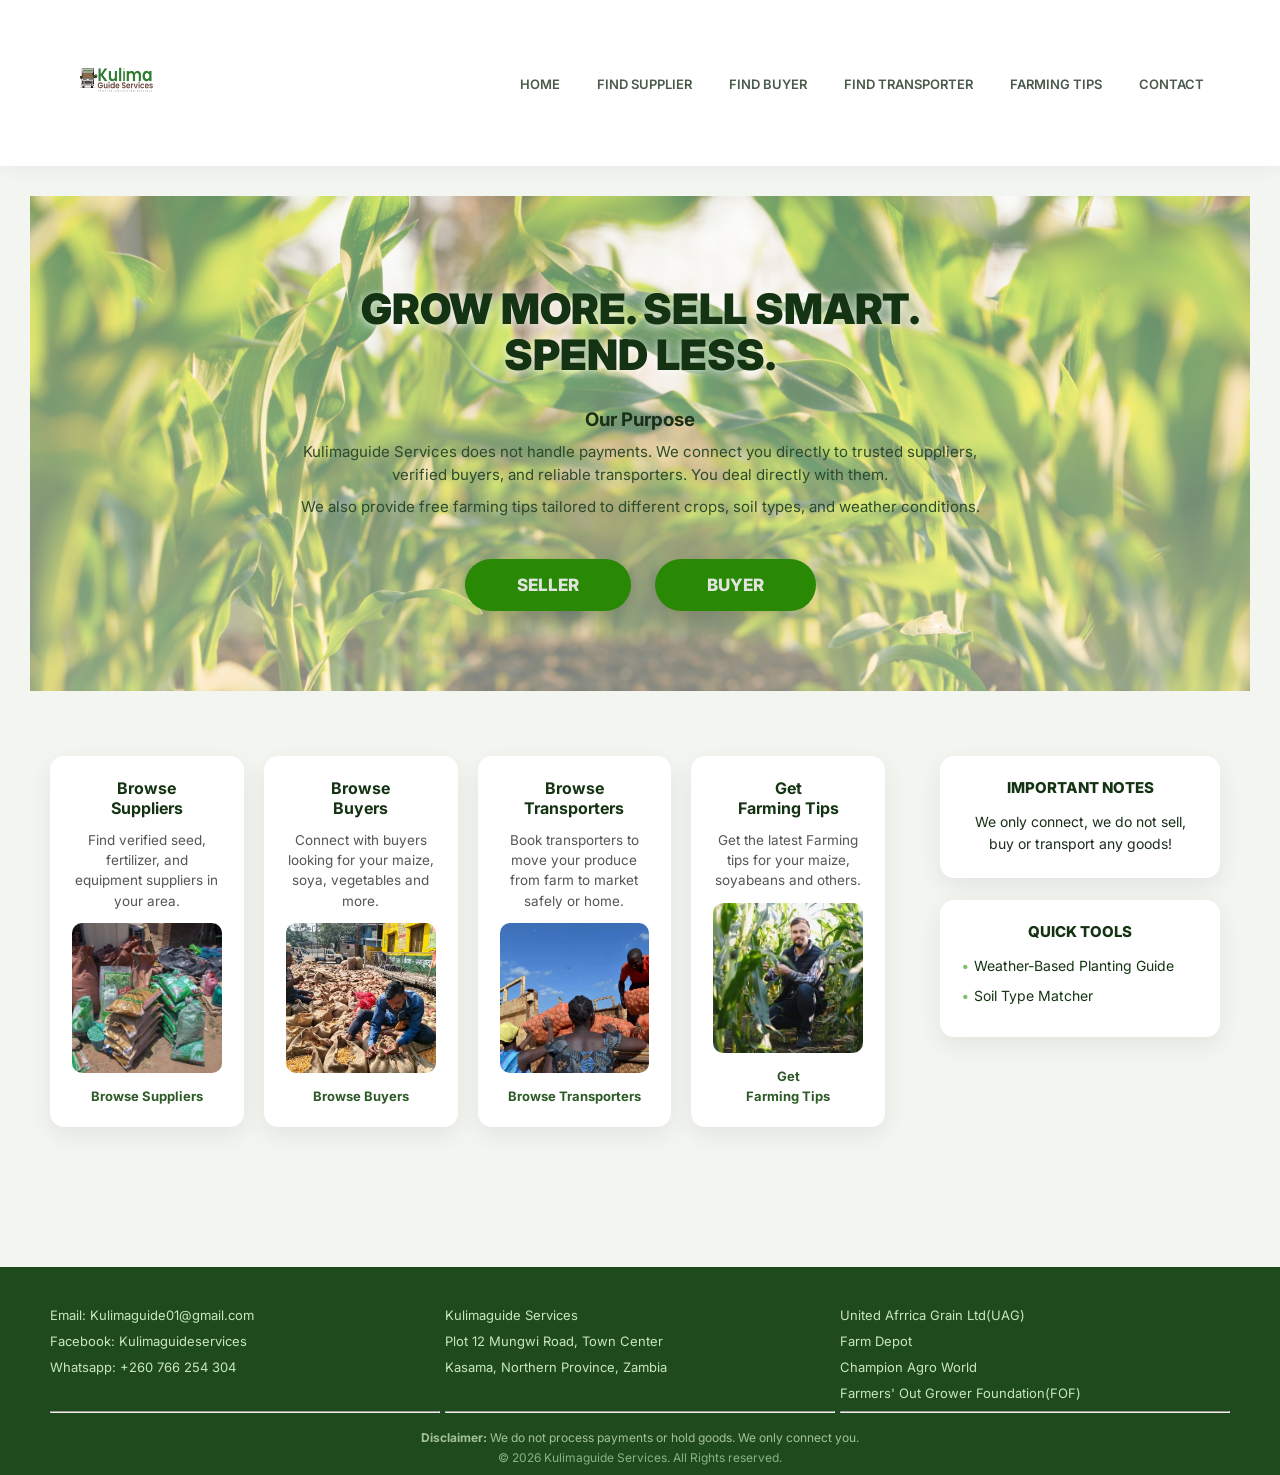
==== commit b171e89b: "SCRUM-1: Design and code Home Page wirefarme" ====
--- a/index.html
+++ b/index.html
@@ -1,122 +1,124 @@
 <!DOCTYPE html>
-<html lang="en">
-<head>
-<meta charset="UTF-8">
-<meta name="viewport" content="width=device-width, initial-scale=1.0">
-<meta name="author" content="Go company">
-<meta name="keywords" content="GO, Kulima, Farm, Kulimaguide, Farming">
-<title>Kulimaguide Services | Connect Farmers, Suppliers, Buyers & Transporters</title>
-<meta name="description" content="Kulimaguide Services connects farmers to trusted suppliers, buyers, and reliable transporters. Plus free farming tips for different crops, soils, and weather.">
-<link rel="stylesheet" href="style.css">
-</head>
-<body class="layout">
+ <html lang="en">
+  <head>
+    <meta charset="UTF-8">
+    <meta name="viewport" content="width=device-width, initial-scale=1.0">
+    <meta name="author" content="Go company">
+    <meta name="keywords" content="GO, Kulima, Farm, Kulimaguide, Farming">
+    <title>Home | Kulimaguide Services | Connect Farmers, Suppliers, Buyers & Transporters</title>
+    <meta name="description" content="Kulimaguide Services connects farmers to trusted suppliers, buyers, and reliable transporters. Plus free farming tips for different crops, soils, and weather.">
+    <link rel="stylesheet" href="style.css">
+  </head>
+  
+  <body class="layout">
 
-<!-- HEADER: Logo and Navigation -->
-<header>
-<img class="logo" src ="images\logo.png" alt="Kulimaguide Services Logo" width="200" height="200">
-<!-- ========= NAV: Main Site Navigation ========= -->
-<!-- This part will stay the same for all pages-->
-<nav class="nav_links">
-<ul>
-<li><a href="index.html">Home</a></li>
-<li><a href="suppliers.html">Find Suppliers</a></li>
-<li><a href="buyers.html">Find Buyers</a></li>
-<li><a href="transporters.html">Find Transporters</a></li>
-<li><a href="tips.html">Farming Tips</a></li>
-<li><a href="contact.html">Contact</a></li>
-</ul>
-</nav>
-</header>
+     <!-- HEADER: Logo and Navigation -->
+     <header>
+       <img class="logo" src ="images\logo.png" alt="Kulimaguide Services Logo" width="200" height="200">
+       <!-- ========= NAV: Main Site Navigation ========= -->
+       <!-- This part will stay the same for all pages-->
+       <nav class="nav_links">
+         <ul>
+           <li><a href="index.html">Home</a></li>
+           <li><a href="supplier.html">Find Supplier</a></li>
+           <li><a href="buyer.html">Find Buyer</a></li>
+           <li><a href="transporter.html">Find Transporter</a></li>
+           <li><a href="tips.html">Farming Tips</a></li>
+           <li><a href="contact.html">Contact</a></li>
+         </ul>
+       </nav>
+     </header>
 
-<main>
-<!-- SECTION 1: Hero - matches wireframe -->
-<section class="mainpicture">
-<h1>GROW MORE. SELL SMART. SPEND LESS.</h1>
-<h3>Our Purpose</h3>
-<p>Kulimaguide does not handle payments. We connect you directly to trusted suppliers, 
-verified buyers, and reliable transporters. You deal directly with them.</p>
-<p>We also provide free farming tips tailored to different crops, soil types,
-and weather conditions.</p>
-<!-- WIREFRAME ORDER: SELLER first, then BUYER -->
-<a href="suppliers.html" class="hero-btn">SELLER</a>
-<a href="buyers.html" class="hero-btn">BUYER</a>
-</section>
+     <main>
+      <!-- SECTION 1: Hero - matches wireframe -->
+        <section class="mainpicture">
+          <h1>GROW MORE. SELL SMART. SPEND LESS.</h1>
+            <h3>Our Purpose</h3>
+            <p>Kulimaguide Services does not handle payments. We connect you directly to trusted suppliers, 
+            verified buyers, and reliable transporters. You deal directly with them.</p>
+            <p>We also provide free farming tips tailored to different crops, soil types,
+            and weather conditions.</p>
 
-<!-- SECTION 2: 4 simple boxes - matches wireframe -->
-<section class="cards">
-<article class="grid">
-<h3>Browse <br>Suppliers</h3>
-<p>Find verified seed, fertilizer, and equipment suppliers in your area.</p>
-<img src="images/IMG-20261106-WA6958.jpg" alt="Farmer buying seed and fertilizer" class="card-img">
-<a href="suppliers.html">Browse Suppliers</a>
-</article>
+            <!-- WIREFRAME ORDER: SELLER first, then BUYER -->
+            <a href="supplier.html" class="hero-btn">SELLER</a>
+            <a href="buyer.html" class="hero-btn">BUYER</a>
+        </section>
 
-<article class="grid">
-<h3>Browse <br>Buyers</h3>
-<p>Connect with buyers looking for your maize, soya, vegetables and more.</p>
-<img src="images/IMG-20261106-WA4152.jpg" alt="Bags of soya ready for buyers" class="card-img">
-<a href="buyers.html">Browse Buyers</a>
-</article>
+      <!-- SECTION 2: 4 simple boxes - matches wireframe -->
+        <section class="cards">
+          <article class="grid">
+          <h3>Browse <br>Suppliers</h3>
+           <p>Find verified seed, fertilizer, and equipment suppliers in your area.</p>
+           <img src="images/IMG-20261106-WA6958.jpg" alt="Farmer buying seed and fertilizer" class="card-img">
+           <a href="supplier.html">Browse Suppliers</a>
+         </article>
 
-<article class="grid">
-<h3>Browse Transporters</h3>
-<p>Book transporters to move your produce from farm to market safely or home.</p>
-<img src="images/IMG-20261106-WA8330.jpg" alt="Truck transporting farm produce" class="card-img">
-<a href="transporters.html">Browse Transporters</a>
-</article>
+         <article class="grid">
+          <h3>Browse <br>Buyers</h3>
+           <p>Connect with buyers looking for your maize, soya, vegetables and more.</p>
+           <img src="images/IMG-20261106-WA4152.jpg" alt="Bags of soya ready for buyers" class="card-img">
+           <a href="buyer.html">Browse Buyers</a>
+         </article>
 
-<article class="grid">
-<h3>Get <br>Farming Tips</h3>
-<p>Get the latest Farming tips for your maize, soyabeans and others.</p>
-<img src="images/IMG-20261106-WA2945.jpg" alt="Farmer checking maize crop" class="card-img">
-<a href="tips.html">Get <br> Farming Tips</a>
-</article>
-</section>
+        <article class="grid">
+          <h3>Browse Transporters</h3>
+          <p>Book transporters to move your produce from farm to market safely or home.</p>
+          <img src="images/IMG-20261106-WA8330.jpg" alt="Truck transporting farm produce" class="card-img">
+          <a href="transporter.html">Browse Transporters</a>
+        </article>
 
-<!-- ASIDE: Right sidebar - matches wireframe -->
-<aside class="ASIDE">
-<div class="aside-card">
-<h3>IMPORTANT NOTES</h3>
-<p>We only connect, we do not sell, buy or transport any goods!</p>
-</div>
+        <article class="grid">
+          <h3>Get <br>Farming Tips</h3>
+          <p>Get the latest Farming tips for your maize, soyabeans and others.</p>
+          <img src="images/IMG-20261106-WA2945.jpg" alt="Farmer checking maize crop" class="card-img">
+          <a href="tips.html">Get <br> Farming Tips</a>
+        </article>
+    </section>
 
-<div class="aside-card">
-<h3>QUICK TOOLS</h3>
-<ul>
-<li><a href="tips.html#weather">Weather-Based Planting Guide</a></li>
-<li><a href="tips.html#soil">Soil Type Matcher</a></li>
-</ul>
-</div>
-</aside>
-</main>
+      <!-- ASIDE: Right sidebar - matches wireframe -->
+      <aside class="ASIDE">
+        <div class="aside-card">
+         <h3>IMPORTANT NOTES</h3>
+         <p>We only connect, we do not sell, buy or transport any goods!</p>
+       </div>
 
-<!-- FOOTER: Matches wireframe -->
-<footer class="foot">
-<article class="Contact">
-<a href="mailto:kabwegift084@gmail.com">Email: Kulimaguide01@gmail.com</a>
-<a href="https://www.facebook.com/Kulimaguideservices">Facebook: Kulimaguideservices</a>
-<a href="https://wa.me/260766254304">Whatsapp: +260 766 254 304</a>
-</article>
+       <div class="aside-card">
+        <h3>QUICK TOOLS</h3>
+          <ul>
+            <li><a href="tips.html#weather">Weather-Based Planting Guide</a></li>
+            <li><a href="tips.html#soil">Soil Type Matcher</a></li>
+         </ul>
+       </div>
+     </aside>
+  </main>
 
-<article class="location">
-<a href="https://www.google.com/maps/search/?api=1&query=Plot+12+Mungwi+Road+Town+Kasama+Northern+Province+Zambia">
-Kulimaguide Services<br>
-Plot 12 Mungwi Road, Town Center<br>
-Kasama, Northern Province, Zambia
-</a>
-</article>
+      <!-- FOOTER: Matches wireframe -->
+      <footer class="foot">
+        <article class="Contact">
+          <a href="mailto:kabwegift084@gmail.com">Email: Kulimaguide01@gmail.com</a>
+          <a href="https://www.facebook.com/Kulimaguideservices">Facebook: Kulimaguideservices</a>
+          <a href="https://wa.me/260766254304">Whatsapp: +260 766 254 304</a>
+        </article>
 
-<article class="Partner">
-<a href="https://uagzambia.com">United Afrrica Grain Ltd(UAG)</a>
-<a href="https://Farmdepot.co.zm">Farm Depot</a>
-<a href="https://championagrow.co.zm">Champion Agro World</a>
-<a href="https://farmesoutgrower.com">Farmers' Out Grower Foundation(FOF)</a>
-</article>
+       <article class="location">
+        <a href="https://www.google.com/maps/search/?api=1&query=Plot+12+Mungwi+Road+Town+Kasama+Northern+Province+Zambia">
+        Kulimaguide Services<br>
+        Plot 12 Mungwi Road, Town Center<br>
+        Kasama, Northern Province, Zambia
+       </a>
+      </article>
 
-<hr><hr><hr>
-<p class="Disclaimer"><strong>Disclaimer:</strong> We do not process payments or hold goods. We only connect you.</p>
-<p class="rights">&copy; 2026 Kulimaguide Services. All Rights reserved.</p>
-</footer>
+      <article class="Partner">
+         <a href="https://uagzambia.com">United Afrrica Grain Ltd(UAG)</a>
+         <a href="https://Farmdepot.co.zm">Farm Depot</a>
+         <a href="https://championagrow.co.zm">Champion Agro World</a>
+         <a href="https://farmesoutgrower.com">Farmers' Out Grower Foundation(FOF)</a>
+      </article>
 
-</body>
+    <hr><hr><hr>
+     <p class="Disclaimer"><strong>Disclaimer:</strong> We do not process payments or hold goods. We only connect you.</p>
+    <p class="rights">&copy; 2026 Kulimaguide Services. All Rights reserved.</p>
+   </footer>
+
+   </body>
 </html>
--- a/style.css
+++ b/style.css
@@ -53,6 +53,14 @@
  transition: all 0.2s;
 }
 
+.card-img {
+  width: 100%;
+  height: 150px;
+  object-fit: cover;
+  border-radius: 10px;
+  margin: 12px 0;
+  display: block;
+}
 .nav_links a:hover {
  background: #e8f5e3;
 color: #2d5a27;
@@ -83,7 +91,7 @@
  border: none;
  padding: 90px 20px 70px;
  text-align: center;
- background: linear-gradient(rgba(255,255,255,0.4), rgba(255,255,255,0.5)), url('../images/irewolede-PvwdlXqo85k-unsplash.jpg');
+ background: linear-gradient(rgba(255,255,255,0.4), rgba(255,255,255,0.5)), url('../images/steven-weeks-DUPFowqI6oI-unsplash.jpg');
  background-repeat: no-repeat;
  background-size: cover;
  background-position: center 30%;
@@ -227,6 +235,7 @@
 .ASIDE { grid-column: 2; grid-row: 2; padding: 40px 30px 40px 10px; }
 }
 
+
 /* ===== CONTACT PAGE ===== */
 .contact-main {
 display: block;
@@ -384,6 +393,3 @@
     border: none;
 }
 
-/* ==================================
-   SUPPLIER SEARCH SECTION
-}
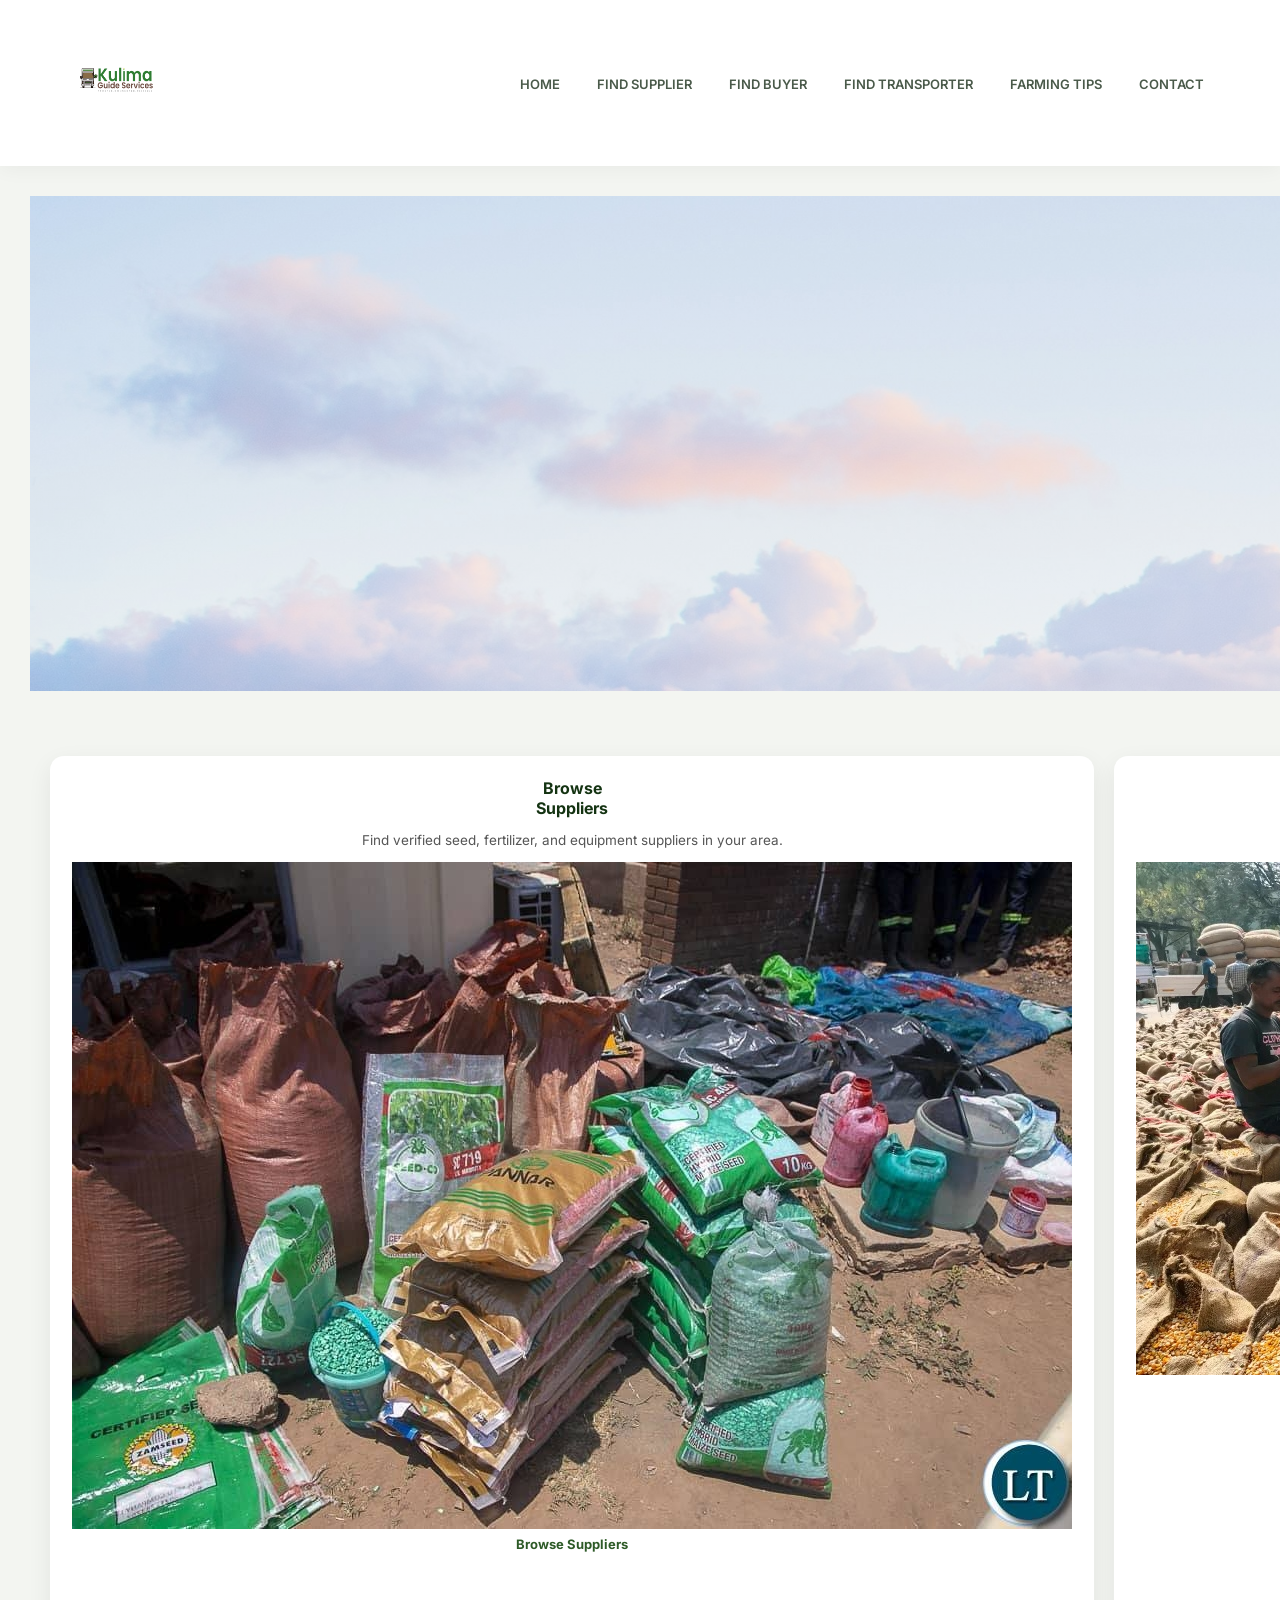
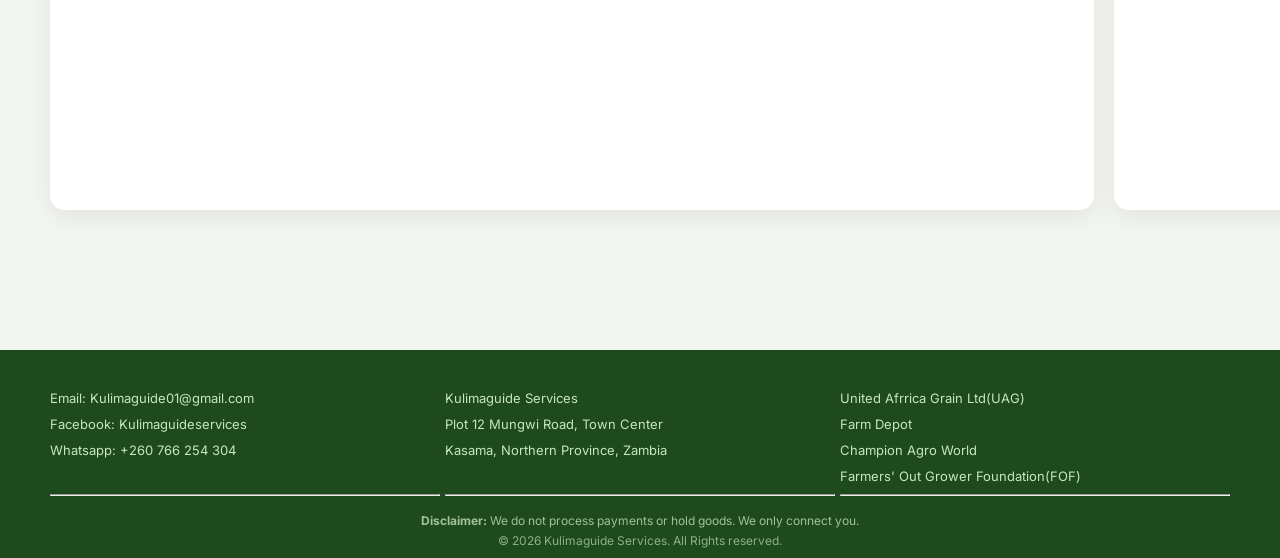
==== commit 8de1f442: "SCRUM-1-design and codeed" ====
--- a/index.html
+++ b/index.html
@@ -1,4 +1,5 @@
-<!DOCTYPE html>
+<?php include 'db.php';?>
+ <!DOCTYPE html>
  <html lang="en">
   <head>
     <meta charset="UTF-8">
@@ -8,6 +9,8 @@
     <title>Home | Kulimaguide Services | Connect Farmers, Suppliers, Buyers & Transporters</title>
     <meta name="description" content="Kulimaguide Services connects farmers to trusted suppliers, buyers, and reliable transporters. Plus free farming tips for different crops, soils, and weather.">
     <link rel="stylesheet" href="style.css">
+   
+
   </head>
   
   <body class="layout">
--- a/style.css
+++ b/style.css
@@ -53,14 +53,6 @@
  transition: all 0.2s;
 }
 
-.card-img {
-  width: 100%;
-  height: 150px;
-  object-fit: cover;
-  border-radius: 10px;
-  margin: 12px 0;
-  display: block;
-}
 .nav_links a:hover {
  background: #e8f5e3;
 color: #2d5a27;
@@ -91,7 +83,7 @@
  border: none;
  padding: 90px 20px 70px;
  text-align: center;
- background: linear-gradient(rgba(255,255,255,0.4), rgba(255,255,255,0.5)), url('../images/steven-weeks-DUPFowqI6oI-unsplash.jpg');
+ background: linear-gradient(rgba(255,255,255,0.4), rgba(255,255,255,0.5)), url('../images/irewolede-PvwdlXqo85k-unsplash.jpg');
  background-repeat: no-repeat;
  background-size: cover;
  background-position: center 30%;
@@ -235,7 +227,6 @@
 .ASIDE { grid-column: 2; grid-row: 2; padding: 40px 30px 40px 10px; }
 }
 
-
 /* ===== CONTACT PAGE ===== */
 .contact-main {
 display: block;
@@ -393,3 +384,399 @@
     border: none;
 }
 
+/* =========================================
+   KULIMAGUIDE - TRANSPORTER PAGE
+   Page-specific styling
+   Does not interfere with other pages
+========================================= */
+
+/* MAIN CONTAINER */
+.transporter-main {
+    width: 100%;
+    max-width: 1280px;
+    margin: 0 auto;
+    padding: 25px 30px;
+    display: grid;
+    grid-template-columns: minmax(0, 1fr) 270px;
+    gap: 22px;
+    align-items: start;
+    background: #f3f5f1;
+    color: #1a2e1a;
+    border: none;
+}
+
+/* =========================================
+   SECTION 1 - TITLE AND FILTERS
+========================================= */
+
+.transporter-main .transporter-header {
+    grid-column: 1 / -1;
+    width: 100%;
+    text-align: center;
+    padding: 25px 25px 20px;
+    background: #ffffff;
+    border-radius: 14px;
+    box-shadow: 0 5px 18px rgba(0,0,0,0.05);
+}
+
+.transporter-main .transporter-title {
+    font-size: 30px;
+    font-weight: 900;
+    color: #143312;
+    line-height: 1.2;
+    max-width: 100%;
+    margin: 0 auto 15px;
+    text-shadow: none;
+}
+
+.transporter-main .filters-label {
+    font-size: 14px;
+    font-weight: 800;
+    color: #2d5a27;
+    margin-bottom: 12px;
+}
+
+/* FILTER FORM */
+
+.transporter-main .transporter-filter-bar {
+    display: grid;
+    grid-template-columns: repeat(4, minmax(0, 1fr));
+    gap: 12px;
+    align-items: end;
+    text-align: left;
+}
+
+.transporter-main .filter-field {
+    display: flex;
+    flex-direction: column;
+    gap: 6px;
+    min-width: 0;
+}
+
+/* Arrange filters in two rows */
+
+.transporter-main .filter-field:nth-child(1),
+.transporter-main .filter-field:nth-child(2),
+.transporter-main .filter-field:nth-child(3) {
+    grid-row: 1;
+}
+
+.transporter-main .filter-field:nth-child(4),
+.transporter-main .filter-field:nth-child(5),
+.transporter-main .filter-field:nth-child(6) {
+    grid-row: 2;
+}
+
+.transporter-main .filter-label {
+    font-size: 12px;
+    font-weight: 700;
+    color: #294729;
+}
+
+.transporter-main .filter-input,
+.transporter-main .filter-select {
+    width: 100%;
+    min-width: 0;
+    height: 42px;
+    padding: 9px 10px;
+    border: 1px solid #d4ded1;
+    border-radius: 8px;
+    background: #f9faf8;
+    color: #263b26;
+    font-family: inherit;
+    font-size: 12px;
+    outline: none;
+}
+
+.transporter-main .filter-input:focus,
+.transporter-main .filter-select:focus {
+    border-color: #298804;
+    box-shadow: 0 0 0 2px rgba(41,136,4,0.10);
+}
+
+/* SEARCH BUTTON */
+
+.transporter-main .search-btn {
+    grid-column: 4;
+    grid-row: 2;
+    height: 42px;
+    padding: 10px 20px;
+    background: #298804;
+    color: #ffffff;
+    border: none;
+    border-radius: 9px;
+    font-family: inherit;
+    font-size: 14px;
+    font-weight: 800;
+    cursor: pointer;
+    transition: background 0.3s ease;
+}
+
+.transporter-main .search-btn:hover {
+    background: #144203;
+}
+
+/* =========================================
+   SECTION 2 - TRANSPORTER LISTINGS
+========================================= */
+
+.transporter-main .transporter-layout {
+    grid-column: 1 / -1;
+    display: grid;
+    grid-template-columns: minmax(0, 1fr) 270px;
+    gap: 22px;
+    align-items: start;
+    width: 100%;
+}
+
+.transporter-main .listings-wrap {
+    min-width: 0;
+}
+
+.transporter-main .listings-title {
+    font-size: 19px;
+    font-weight: 900;
+    color: #143312;
+    text-align: center;
+    margin: 0 0 15px;
+}
+
+/* TWO-COLUMN LISTINGS */
+
+.transporter-main .transporter-grid {
+    display: grid;
+    grid-template-columns: repeat(2, minmax(0, 1fr));
+    gap: 15px;
+}
+
+/* INDIVIDUAL TRANSPORTER CARDS */
+
+.transporter-main .transporter-card {
+    background: #ffffff;
+    padding: 16px;
+    border-radius: 12px;
+    box-shadow: 0 5px 18px rgba(0,0,0,0.06);
+    border: none;
+    min-width: 0;
+    transition: transform 0.2s ease, box-shadow 0.2s ease;
+}
+
+.transporter-main .transporter-card:hover {
+    transform: translateY(-3px);
+    box-shadow: 0 8px 22px rgba(0,0,0,0.10);
+}
+
+.transporter-main .transporter-name {
+    font-size: 14px;
+    font-weight: 800;
+    color: #143312;
+    margin-bottom: 12px;
+    line-height: 1.4;
+}
+
+.transporter-main .transporter-detail {
+    font-size: 12px;
+    color: #505c50;
+    line-height: 1.6;
+    margin-bottom: 5px;
+    overflow-wrap: anywhere;
+}
+
+.transporter-main .transporter-detail span {
+    color: #263f26;
+    font-weight: 700;
+}
+
+/* VERIFIED BADGE */
+
+.transporter-main .verified-badge {
+    display: inline-block;
+    margin-top: 9px;
+    padding: 5px 10px;
+    background: #e4f4df;
+    color: #237016;
+    border-radius: 20px;
+    font-size: 11px;
+    font-weight: 800;
+}
+
+/* =========================================
+   SECTION 3 - RIGHT SIDEBAR
+========================================= */
+
+.transporter-main .transporter-sidebar {
+    display: flex;
+    flex-direction: column;
+    gap: 30px;
+    min-width: 0;
+    margin-top: 38px;
+}
+
+.transporter-main .sidebar-box {
+    background: #ffffff;
+    padding: 18px;
+    border-radius: 12px;
+    box-shadow: 0 5px 18px rgba(0,0,0,0.06);
+    border: none;
+}
+
+.transporter-main .sidebar-title {
+    font-size: 14px;
+    font-weight: 900;
+    color: #143312;
+    text-align: center;
+    margin-bottom: 12px;
+}
+
+.transporter-main .sidebar-text {
+    font-size: 12px;
+    line-height: 1.7;
+    color: #505c50;
+    text-align: center;
+}
+
+/* QUICK TOOLS */
+
+.transporter-main .tools-list {
+    list-style: none;
+    padding: 0;
+    margin: 0;
+}
+
+.transporter-main .tool-item {
+    position: relative;
+    padding-left: 15px;
+    margin-bottom: 10px;
+    font-size: 12px;
+    line-height: 1.5;
+    color: #505c50;
+}
+
+.transporter-main .tool-item::before {
+    content: "•";
+    position: absolute;
+    left: 0;
+    color: #7ac16a;
+    font-weight: 900;
+}
+
+/* HOW IT WORKS */
+
+.transporter-main .how-list {
+    list-style: none;
+    padding: 0;
+    margin: 0;
+}
+
+.transporter-main .how-item {
+    position: relative;
+    padding-left: 17px;
+    margin-bottom: 12px;
+    font-size: 12px;
+    line-height: 1.6;
+    color: #505c50;
+}
+
+.transporter-main .how-item::before {
+    content: "•";
+    position: absolute;
+    left: 0;
+    color: #7ac16a;
+    font-weight: 900;
+}
+
+.transporter-main .how-item strong {
+    color: #143312;
+    font-size: 12px;
+}
+
+/* =========================================
+   TABLET RESPONSIVENESS
+========================================= */
+
+@media (max-width: 1000px) {
+
+    .transporter-main {
+        grid-template-columns: 1fr;
+        padding: 20px;
+    }
+
+    .transporter-main .transporter-layout {
+        grid-template-columns: 1fr;
+    }
+
+    .transporter-main .transporter-sidebar {
+        display: grid;
+        grid-template-columns: repeat(3, minmax(0, 1fr));
+        align-items: start;
+    }
+}
+
+/* =========================================
+   MOBILE RESPONSIVENESS
+========================================= */
+
+@media (max-width: 650px) {
+
+    .transporter-main {
+        padding: 15px;
+        gap: 15px;
+    }
+
+    .transporter-main .transporter-header {
+        padding: 18px 12px;
+    }
+
+    .transporter-main .transporter-title {
+        font-size: 22px;
+    }
+
+    .transporter-main .transporter-filter-bar {
+        grid-template-columns: repeat(2, minmax(0, 1fr));
+        gap: 12px;
+    }
+
+    .transporter-main .filter-field:nth-child(n) {
+        grid-row: auto;
+    }
+
+    .transporter-main .search-btn {
+        grid-column: 1 / -1;
+        grid-row: auto;
+    }
+
+    .transporter-main .transporter-grid {
+        grid-template-columns: 1fr;
+    }
+
+    .transporter-main .transporter-sidebar {
+        grid-template-columns: 1fr;
+    }
+
+    .transporter-main .transporter-title {
+        line-height: 1.3;
+    }
+}
+
+/* SMALL MOBILE SCREENS */
+
+@media (max-width: 380px) {
+
+    .transporter-main {
+        padding: 10px;
+    }
+
+    .transporter-main .transporter-title {
+        font-size: 19px;
+    }
+
+    .transporter-main .filter-input,
+    .transporter-main .filter-select {
+        font-size: 11px;
+        padding: 8px;
+    }
+
+    .transporter-main .transporter-card {
+        padding: 13px;
+    }
+}
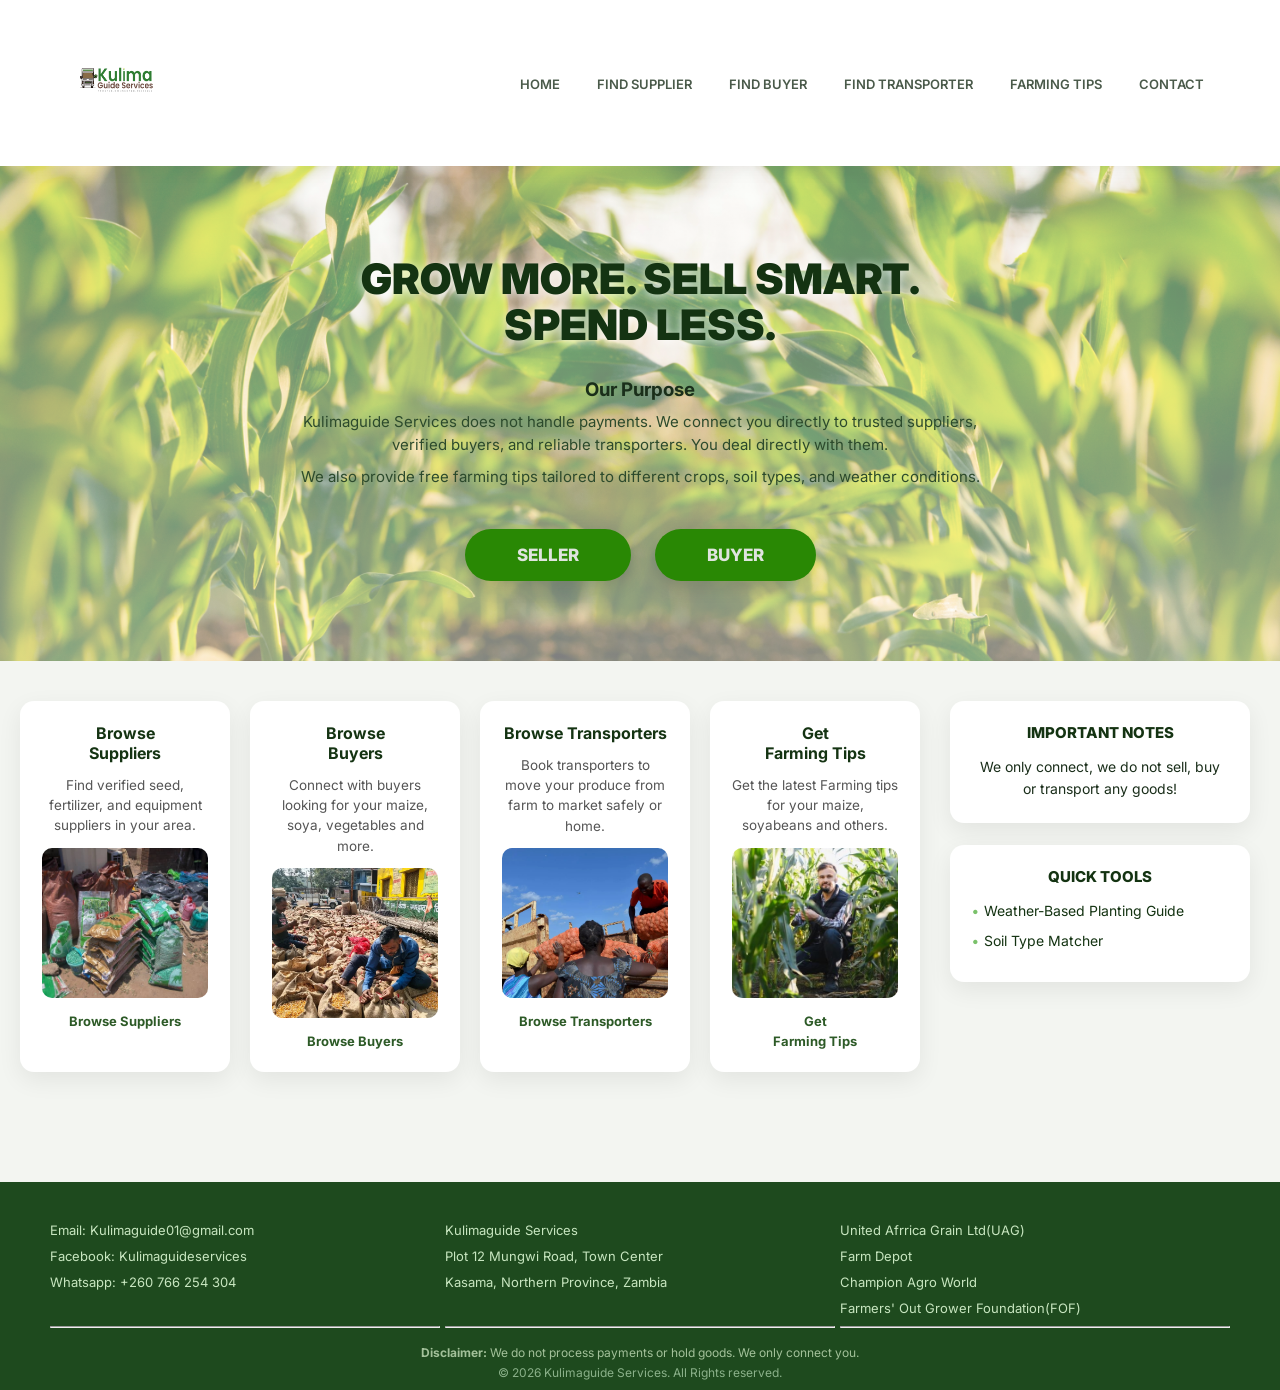
==== commit ed44dfd6: "Merge branch 'main' into SCRUM-5-transporter" ====
--- a/index.html
+++ b/index.html
@@ -1,5 +1,4 @@
-<?php include 'db.php';?>
- <!DOCTYPE html>
+<!DOCTYPE html>
  <html lang="en">
   <head>
     <meta charset="UTF-8">
@@ -9,8 +8,6 @@
     <title>Home | Kulimaguide Services | Connect Farmers, Suppliers, Buyers & Transporters</title>
     <meta name="description" content="Kulimaguide Services connects farmers to trusted suppliers, buyers, and reliable transporters. Plus free farming tips for different crops, soils, and weather.">
     <link rel="stylesheet" href="style.css">
-   
-
   </head>
   
   <body class="layout">
--- a/style.css
+++ b/style.css
@@ -53,6 +53,14 @@
  transition: all 0.2s;
 }
 
+.card-img {
+  width: 100%;
+  height: 150px;
+  object-fit: cover;
+  border-radius: 10px;
+  margin: 12px 0;
+  display: block;
+}
 .nav_links a:hover {
  background: #e8f5e3;
 color: #2d5a27;
@@ -83,7 +91,7 @@
  border: none;
  padding: 90px 20px 70px;
  text-align: center;
- background: linear-gradient(rgba(255,255,255,0.4), rgba(255,255,255,0.5)), url('../images/irewolede-PvwdlXqo85k-unsplash.jpg');
+ background: linear-gradient(rgba(255,255,255,0.4), rgba(255,255,255,0.5)), url('../images/steven-weeks-DUPFowqI6oI-unsplash.jpg');
  background-repeat: no-repeat;
  background-size: cover;
  background-position: center 30%;
@@ -227,6 +235,7 @@
 .ASIDE { grid-column: 2; grid-row: 2; padding: 40px 30px 40px 10px; }
 }
 
+
 /* ===== CONTACT PAGE ===== */
 .contact-main {
 display: block;
@@ -374,21 +383,352 @@
 }
 
 
-main {
+
+
+
+/*
+=========================================================
+KULIMAGUIDE — SUPPLIER PAGE STYLES
+=========================================================
+Designed for the supplier HTML in suppliers(1).docx.
+
+IMPORTANT:
+- Every selector is scoped under .supplier-main.
+- This prevents these rules from changing buyer, seller,
+  transporter, home, contact, header, or footer pages.
+- The header and footer shown in the wireframe are outside
+  this supplied <main> element; keep their shared styles
+  in your main site stylesheet.
+- Supplier image placeholders are generated with ::before.
+  Replace them with <img class="supplier-image"> elements
+  when real supplier/product images are available.
+=========================================================
+*/
+
+/* ---------- SUPPLIER PAGE BASE ---------- */
+
+.supplier-main,
+.supplier-main * {
+    box-sizing: border-box;
+}
+
+.supplier-main {
+    --supplier-green: #1e5a27;
+    --supplier-green-dark: #143b1b;
+    --supplier-green-light: #e8f3e5;
+    --supplier-text: #263526;
+    --supplier-muted: #667166;
+    --supplier-border: #dce5d9;
+    --supplier-surface: #ffffff;
+    --supplier-background: #f3f6f1;
+
+    width: 100%;
     max-width: 1280px;
     margin: 0 auto;
     padding: 30px;
+    color: var(--supplier-text);
+    font-family: Inter, Arial, sans-serif;
+    background: var(--supplier-background);
+    line-height: 1.5;
+}
+
+/* ---------- SECTION 1: PAGE TITLE AND FILTERS ---------- */
+
+.supplier-main .supplier-header {
+    width: 100%;
+    margin: 0 0 26px;
+    padding: 28px 26px;
+    background: var(--supplier-surface);
+    border-radius: 14px;
+    box-shadow: 0 5px 20px rgba(28, 63, 25, 0.06);
+}
+
+.supplier-main .supplier-title {
+    max-width: 100%;
+    margin: 0 0 24px;
+    color: var(--supplier-green-dark);
+    font-size: clamp(24px, 3vw, 34px);
+    font-weight: 900;
+    line-height: 1.2;
+    text-align: center;
+    letter-spacing: 0.3px;
+}
+
+/* Filter bar */
+
+.supplier-main .supplier-filter-bar {
     display: grid;
-    grid-template-columns: 1fr 320px;
-    gap: 25px;
-    border: none;
+    grid-template-columns: repeat(5, minmax(120px, 1fr)) auto;
+    gap: 13px;
+    align-items: end;
+    width: 100%;
+    margin: 0;
+    padding: 18px;
+    background: #f7faf5;
+    border: 1px solid var(--supplier-border);
+    border-radius: 12px;
+}
+
+.supplier-main .filter-field {
+    display: flex;
+    flex-direction: column;
+    min-width: 0;
+    gap: 7px;
+}
+
+.supplier-main .filter-label {
+    display: block;
+    color: #314631;
+    font-size: 12px;
+    font-weight: 800;
+}
+
+.supplier-main .filter-input,
+.supplier-main .filter-select {
+    display: block;
+    width: 100%;
+    min-width: 0;
+    min-height: 42px;
+    padding: 10px 11px;
+    color: #344334;
+    background: #fff;
+    border: 1px solid #cbd8c8;
+    border-radius: 7px;
+    outline: none;
+    font: inherit;
+    font-size: 13px;
+    transition: border-color 0.2s ease, box-shadow 0.2s ease;
+}
+
+.supplier-main .filter-input::placeholder {
+    color: #899489;
+}
+
+.supplier-main .filter-input:focus,
+.supplier-main .filter-select:focus {
+    border-color: var(--supplier-green);
+    box-shadow: 0 0 0 3px rgba(30, 90, 39, 0.12);
+}
+
+.supplier-main .search-btn {
+    min-height: 42px;
+    padding: 10px 20px;
+    color: #fff;
+    background: var(--supplier-green);
+    border: 1px solid var(--supplier-green);
+    border-radius: 8px;
+    font: inherit;
+    font-size: 13px;
+    font-weight: 800;
+    white-space: nowrap;
+    cursor: pointer;
+    transition: background 0.2s ease, transform 0.2s ease;
+}
+
+.supplier-main .search-btn:hover {
+    background: var(--supplier-green-dark);
+    transform: translateY(-1px);
+}
+
+.supplier-main .search-btn:focus-visible {
+    outline: 3px solid rgba(30, 90, 39, 0.25);
+    outline-offset: 3px;
+}
+
+/* ---------- SECTION 2: LISTINGS AND SIDEBAR ---------- */
+
+.supplier-main .supplier-layout {
+    display: grid;
+    grid-template-columns: minmax(0, 1fr) 285px;
+    gap: 24px;
+    align-items: start;
+    width: 100%;
+}
+
+.supplier-main .listings-wrap {
+    min-width: 0;
+    padding: 22px;
+    background: var(--supplier-surface);
+    border-radius: 14px;
+    box-shadow: 0 5px 20px rgba(28, 63, 25, 0.06);
+}
+
+.supplier-main .listings-title {
+    margin: 0 0 18px;
+    padding-bottom: 12px;
+    color: var(--supplier-green-dark);
+    border-bottom: 2px solid #e6eee2;
+    font-size: 19px;
+    font-weight: 900;
+    text-align: center;
+    letter-spacing: 0.4px;
+}
+
+/* Two supplier cards per row, as shown in the wireframe */
+
+.supplier-main .supplier-grid {
+    display: grid;
+    grid-template-columns: repeat(2, minmax(0, 1fr));
+    gap: 18px;
+    align-items: stretch;
+}
+
+/* ---------- SUPPLIER CARDS ---------- */
+
+.supplier-main .supplier-card {
+    position: relative;
+    display: flex;
+    flex-direction: column;
+    min-width: 0;
+    padding: 15px;
+    overflow: hidden;
+    background: #fff;
+    border: 1px solid var(--supplier-border);
+    border-radius: 11px;
+    box-shadow: 0 3px 12px rgba(27, 59, 24, 0.05);
+    transition: transform 0.2s ease, box-shadow 0.2s ease;
+}
+
+.supplier-main .supplier-card:hover {
+    transform: translateY(-3px);
+    box-shadow: 0 8px 20px rgba(27, 59, 24, 0.10);
+}
+
+/*
+Image placeholder:
+This creates a visual image area without requiring an image file
+or changing the existing HTML. It is contained inside each card.
+*/
+
+.supplier-main .supplier-card::before {
+    content: "SUPPLIER / PRODUCT IMAGE";
+    display: flex;
+    align-items: center;
+    justify-content: center;
+    width: 100%;
+    height: 112px;
+    margin: 0 0 13px;
+    color: #557451;
+    background:
+        linear-gradient(135deg, rgba(232, 243, 229, 0.95), rgba(213, 230, 207, 0.95));
+    border: 1px dashed #9db99a;
+    border-radius: 8px;
+    font-size: 10px;
+    font-weight: 800;
+    letter-spacing: 1px;
+    text-align: center;
+}
+
+/* Use this class when you add a real image inside a supplier card. */
+.supplier-main .supplier-card .supplier-image {
+    display: block;
+    width: 100%;
+    height: 150px;
+    margin: 0 0 13px;
+    object-fit: cover;
+    object-position: center;
+    border-radius: 8px;
+}
+
+/* Hide the generated placeholder when a real image is present. */
+.supplier-main .supplier-card:has(.supplier-image)::before {
+    display: none;
+}
+
+.supplier-main .supplier-name {
+    margin: 0 0 10px;
+    color: var(--supplier-green-dark);
+    font-size: 16px;
+    font-weight: 900;
+    line-height: 1.3;
+}
+
+.supplier-main .supplier-detail {
+    margin: 4px 0;
+    color: #526052;
+    font-size: 12px;
+    line-height: 1.45;
+    overflow-wrap: anywhere;
+}
+
+.supplier-main .supplier-detail span {
+    color: #293d29;
+    font-weight: 800;
+}
+
+/* Verified badge */
+
+.supplier-main .verified-badge {
+    display: inline-flex;
+    align-items: center;
+    align-self: flex-start;
+    gap: 5px;
+    margin-top: 12px;
+    padding: 5px 9px;
+    color: #1e642b;
+    background: #e8f6e9;
+    border: 1px solid #b9dfbd;
+    border-radius: 20px;
+    font-size: 10px;
+    font-weight: 800;
+}
+
+/* ---------- SUPPLIER SIDEBAR ---------- */
+
+.supplier-main .supplier-sidebar {
+    display: flex;
+    flex-direction: column;
+    gap: 18px;
+    min-width: 0;
+}
+
+.supplier-main .sidebar-box {
+    padding: 19px;
+    background: var(--supplier-surface);
+    border: 1px solid #e3eae0;
+    border-radius: 12px;
+    box-shadow: 0 5px 18px rgba(28, 63, 25, 0.06);
+}
+
+.supplier-main .sidebar-title {
+    margin: 0 0 12px;
+    padding-bottom: 9px;
+    color: var(--supplier-green-dark);
+    border-bottom: 1px solid #e6eee2;
+    font-size: 14px;
+    font-weight: 900;
+    text-align: center;
+}
+
+.supplier-main .sidebar-text {
+    margin: 0;
+    color: #536153;
+    font-size: 13px;
+    line-height: 1.6;
+    text-align: center;
+}
+
+/* Quick tools list */
+
+.supplier-main .tools-list {
+    margin: 0;
+    padding: 0;
+    list-style: none;
+}
+
+.supplier-main .tool-item {
+    position: relative;
+    margin: 9px 0 0;
+    padding: 0 0 0 17px;
+    color: #526052;
+    font-size: 12px;
+    line-height: 1.5;
 }
 
 /* =========================================
    KULIMAGUIDE - TRANSPORTER PAGE
    Page-specific styling
    Does not interfere with other pages
-========================================= */
 
 /* MAIN CONTAINER */
 .transporter-main {
@@ -407,7 +747,6 @@
 
 /* =========================================
    SECTION 1 - TITLE AND FILTERS
-========================================= */
 
 .transporter-main .transporter-header {
     grid-column: 1 / -1;
@@ -518,7 +857,6 @@
 
 /* =========================================
    SECTION 2 - TRANSPORTER LISTINGS
-========================================= */
 
 .transporter-main .transporter-layout {
     grid-column: 1 / -1;
@@ -602,7 +940,6 @@
 
 /* =========================================
    SECTION 3 - RIGHT SIDEBAR
-========================================= */
 
 .transporter-main .transporter-sidebar {
     display: flex;
@@ -692,7 +1029,6 @@
 
 /* =========================================
    TABLET RESPONSIVENESS
-========================================= */
 
 @media (max-width: 1000px) {
 
@@ -714,7 +1050,6 @@
 
 /* =========================================
    MOBILE RESPONSIVENESS
-========================================= */
 
 @media (max-width: 650px) {
 
@@ -779,4 +1114,904 @@
     .transporter-main .transporter-card {
         padding: 13px;
     }
+}
+
+/* ============================================
+   KULIMAGUIDE - FARMING TIPS PAGE
+   Page-specific CSS
+   All styling is restricted to .tips-main
+
+/* ===== PAGE FOUNDATION ===== */
+
+.tips-main,
+.tips-main * {
+    box-sizing: border-box;
+}
+
+.tips-main {
+    width: 100%;
+    max-width: 1280px;
+    margin: 0 auto;
+    padding: 35px 30px;
+    display: block;
+    font-family: 'Inter', Arial, sans-serif;
+    color: #1a2e1a;
+}
+
+/* ===== PAGE TITLE AND FILTERS ===== */
+
+.tips-main .tips-header {
+    width: 100%;
+    padding: 25px 20px;
+    margin-bottom: 25px;
+    background: #ffffff;
+    border-radius: 14px;
+    text-align: center;
+    box-shadow: 0 5px 18px rgba(0, 0, 0, 0.05);
+}
+
+.tips-main .tips-title {
+    display: block;
+    max-width: 100%;
+    margin: 0 auto 25px;
+    color: #143312;
+    font-size: 32px;
+    font-weight: 900;
+    line-height: 1.2;
+    text-align: center;
+}
+
+/* ===== CATEGORY FILTER ===== */
+
+.tips-main .filter-row {
+    display: flex;
+    align-items: center;
+    justify-content: center;
+    flex-wrap: wrap;
+    gap: 15px;
+    margin-bottom: 20px;
+}
+
+.tips-main .filter-label {
+    color: #143312;
+    font-size: 14px;
+    font-weight: 800;
+}
+
+.tips-main .filter-buttons {
+    display: flex;
+    align-items: center;
+    justify-content: center;
+    flex-wrap: wrap;
+    gap: 10px;
+}
+
+.tips-main .filter-btn {
+    padding: 9px 17px;
+    background: #ffffff;
+    color: #2d5a27;
+    border: 1px solid #b9d4b2;
+    border-radius: 30px;
+    font-size: 13px;
+    font-weight: 700;
+    cursor: pointer;
+    transition: 0.3s ease;
+}
+
+.tips-main .filter-btn:hover,
+.tips-main .filter-btn.active {
+    background: #298804;
+    color: #ffffff;
+    border-color: #298804;
+}
+
+/* ===== SEARCH BAR ===== */
+
+.tips-main .search-bar {
+    width: 100%;
+    max-width: 650px;
+    margin: 0 auto;
+    display: flex;
+    align-items: center;
+    background: #f7faf6;
+    border: 1px solid #d5e2d1;
+    border-radius: 30px;
+    padding: 5px 12px;
+}
+
+.tips-main .search-icon {
+    width: 25px;
+    color: #2d5a27;
+}
+
+.tips-main .search-icon::before {
+    content: "⌕";
+    font-size: 24px;
+    font-weight: bold;
+}
+
+.tips-main .search-input {
+    flex: 1;
+    min-width: 0;
+    padding: 11px;
+    border: none;
+    outline: none;
+    background: transparent;
+    color: #1a2e1a;
+    font-size: 14px;
+    font-family: inherit;
+}
+
+.tips-main .search-btn {
+    width: 38px;
+    height: 38px;
+    border: none;
+    border-radius: 50%;
+    background: #298804;
+    color: #ffffff;
+    cursor: pointer;
+    font-size: 19px;
+}
+
+.tips-main .search-btn::before {
+    content: "⌕";
+}
+
+/* ===== FEATURED TIP AND SIDEBAR ===== */
+
+.tips-main .tips-layout {
+    display: grid;
+    grid-template-columns: minmax(0, 1fr) 280px;
+    gap: 22px;
+    align-items: stretch;
+    margin-bottom: 30px;
+}
+
+/* ===== FEATURED TIP ===== */
+
+.tips-main .featured-tip {
+    background: #ffffff;
+    padding: 22px;
+    border-radius: 14px;
+    box-shadow: 0 8px 24px rgba(0, 0, 0, 0.07);
+}
+
+.tips-main .featured-label {
+    display: inline-block;
+    padding: 7px 13px;
+    margin-bottom: 18px;
+    background: #e8f5e3;
+    color: #2d5a27;
+    border-radius: 20px;
+    font-size: 11px;
+    font-weight: 900;
+}
+
+.tips-main .featured-content {
+    display: grid;
+    grid-template-columns: 1.2fr 0.8fr;
+    align-items: center;
+    gap: 20px;
+}
+
+.tips-main .featured-text {
+    min-width: 0;
+}
+
+.tips-main .featured-title {
+    margin: 0 0 12px;
+    color: #143312;
+    font-size: 23px;
+    font-weight: 800;
+    line-height: 1.3;
+}
+
+.tips-main .featured-meta {
+    margin-bottom: 12px;
+    color: #63805d;
+    font-size: 12px;
+    font-weight: 600;
+}
+
+.tips-main .featured-desc {
+    margin-bottom: 18px;
+    color: #555555;
+    font-size: 14px;
+    line-height: 1.7;
+}
+
+.tips-main .featured-image {
+    min-height: 180px;
+    display: flex;
+    align-items: center;
+    justify-content: center;
+    padding: 15px;
+    background: #e8f5e3;
+    color: #2d5a27;
+    border-radius: 10px;
+    text-align: center;
+    font-size: 13px;
+    font-weight: 700;
+}
+
+/* ===== READ MORE BUTTONS ===== */
+
+.tips-main .read-more-btn {
+    display: inline-block;
+    padding: 9px 19px;
+    background: #298804;
+    color: #ffffff;
+    border-radius: 25px;
+    text-decoration: none;
+    font-size: 12px;
+    font-weight: 800;
+    transition: 0.3s ease;
+}
+
+.tips-main .read-more-btn:hover {
+    background: #144203;
+}
+
+/* ===== SIDEBAR ===== */
+
+.tips-main .tips-sidebar {
+    display: flex;
+    flex-direction: column;
+    gap: 18px;
+}
+
+.tips-main .sidebar-box {
+    padding: 20px;
+    background: #ffffff;
+    border-radius: 14px;
+    box-shadow: 0 8px 24px rgba(0, 0, 0, 0.07);
+}
+
+.tips-main .sidebar-title {
+    margin-bottom: 15px;
+    color: #143312;
+    font-size: 15px;
+    font-weight: 900;
+    text-align: center;
+}
+
+.tips-main .sidebar-text {
+    color: #555555;
+    font-size: 13px;
+    line-height: 1.7;
+    text-align: center;
+}
+
+.tips-main .tools-list {
+    padding-left: 18px;
+    color: #555555;
+}
+
+.tips-main .tool-item {
+    margin-bottom: 11px;
+    padding-left: 3px;
+    font-size: 13px;
+    line-height: 1.5;
+}
+
+.tips-main .tool-item::marker {
+    color: #298804;
+}
+
+/* ===== TIPS LISTINGS ===== */
+
+.tips-main .tips-listings {
+    width: 100%;
+    padding: 22px;
+    background: #ffffff;
+    border-radius: 14px;
+    box-shadow: 0 8px 24px rgba(0, 0, 0, 0.05);
+}
+
+.tips-main .listings-title {
+    margin-bottom: 22px;
+    color: #143312;
+    font-size: 21px;
+    font-weight: 900;
+    text-align: center;
+}
+
+/* ===== THREE TIP CARDS ===== */
+
+.tips-main .tips-grid {
+    display: grid;
+    grid-template-columns: repeat(3, minmax(0, 1fr));
+    gap: 20px;
+    align-items: stretch;
+}
+
+.tips-main .tip-card {
+    min-width: 0;
+    padding: 17px;
+    display: flex;
+    flex-direction: column;
+    align-items: flex-start;
+    background: #f8faf7;
+    border-radius: 12px;
+    box-shadow: 0 4px 14px rgba(0, 0, 0, 0.05);
+}
+
+.tips-main .tip-image {
+    width: 100%;
+    min-height: 130px;
+    margin-bottom: 15px;
+    display: flex;
+    align-items: center;
+    justify-content: center;
+    padding: 12px;
+    background: #e8f5e3;
+    color: #2d5a27;
+    border-radius: 9px;
+    text-align: center;
+    font-size: 12px;
+    font-weight: 700;
+}
+
+.tips-main .tip-title {
+    margin-bottom: 10px;
+    color: #143312;
+    font-size: 16px;
+    font-weight: 800;
+    line-height: 1.4;
+}
+
+.tips-main .tip-meta {
+    margin-bottom: 10px;
+    color: #63805d;
+    font-size: 11px;
+    font-weight: 600;
+}
+
+.tips-main .tip-desc {
+    margin-bottom: 16px;
+    color: #555555;
+    font-size: 13px;
+    line-height: 1.6;
+}
+
+.tips-main .tip-card .read-more-btn {
+    margin-top: auto;
+}
+
+/* ===== TABLET RESPONSIVENESS ===== */
+
+@media (max-width: 900px) {
+
+    .tips-main {
+        padding: 25px 20px;
+    }
+
+    .tips-main .tips-layout {
+        grid-template-columns: 1fr;
+    }
+
+    .tips-main .tips-sidebar {
+        display: grid;
+        grid-template-columns: repeat(2, minmax(0, 1fr));
+    }
+
+    .tips-main .tips-grid {
+        grid-template-columns: repeat(2, minmax(0, 1fr));
+    }
+
+    .tips-main .tips-title {
+        font-size: 28px;
+    }
+}
+
+/* ===== MOBILE RESPONSIVENESS ===== */
+
+@media (max-width: 600px) {
+
+    .tips-main {
+        padding: 18px 12px;
+    }
+
+    .tips-main .tips-header {
+        padding: 20px 12px;
+    }
+
+    .tips-main .tips-title {
+        font-size: 23px;
+    }
+
+    .tips-main .filter-row {
+        flex-direction: column;
+        gap: 12px;
+    }
+
+    .tips-main .filter-buttons {
+        gap: 8px;
+    }
+
+    .tips-main .filter-btn {
+        padding: 8px 12px;
+        font-size: 11px;
+    }
+
+    .tips-main .featured-content {
+        grid-template-columns: 1fr;
+    }
+
+    .tips-main .featured-title {
+        font-size: 20px;
+    }
+
+    .tips-main .featured-image {
+        min-height: 150px;
+    }
+
+    .tips-main .tips-sidebar {
+        grid-template-columns: 1fr;
+    }
+
+    .tips-main .tips-grid {
+        grid-template-columns: 1fr;
+    }
+
+    .tips-main .tips-listings {
+        padding: 15px;
+    }
+
+    .tips-main .tip-card {
+        padding: 15px;
+    }
+}
+/* =========================================
+   KULIMAGUIDE - BUYERS PAGE
+   Page-specific CSS
+   Isolated from other pages
+========================================= */
+
+/* ===== MAIN CONTAINER ===== */
+
+.buyer-main {
+    width: 100%;
+    max-width: 1280px;
+    margin: 0 auto;
+    padding: 30px;
+    display: block;
+    background: #f3f5f1;
+    color: #1a2e1a;
+    font-family: 'Inter', Arial, sans-serif;
+    border: none;
+}
+
+/* =========================================
+   SECTION 1 - TITLE AND FILTERS
+========================================= */
+
+.buyer-main .buyer-header {
+    width: 100%;
+    background: #ffffff;
+    padding: 25px;
+    margin-bottom: 22px;
+    border: none;
+    border-radius: 14px;
+    box-shadow: 0 5px 18px rgba(0,0,0,0.05);
+}
+
+.buyer-main .buyer-title {
+    text-align: center;
+    font-size: 30px;
+    font-weight: 900;
+    letter-spacing: 0.5px;
+    color: #143312;
+    line-height: 1.2;
+    margin: 0 0 22px;
+    max-width: 100%;
+    text-shadow: none;
+}
+
+/* ===== FILTER FORM ===== */
+
+.buyer-main .buyer-filter-bar {
+    display: grid;
+    grid-template-columns: repeat(5, minmax(0, 1fr));
+    gap: 15px;
+    align-items: end;
+    background: #f8faf7;
+    padding: 20px;
+    border: none;
+    border-radius: 10px;
+}
+
+.buyer-main .filter-field {
+    display: flex;
+    flex-direction: column;
+    gap: 7px;
+    min-width: 0;
+}
+
+.buyer-main .filter-label {
+    font-size: 13px;
+    font-weight: 700;
+    color: #294729;
+}
+
+/* INPUTS AND SELECT FIELDS */
+
+.buyer-main .filter-select,
+.buyer-main .filter-input {
+    width: 100%;
+    min-width: 0;
+    height: 43px;
+    padding: 10px;
+    font-family: inherit;
+    font-size: 12px;
+    color: #263b26;
+    background: #ffffff;
+    border: 1px solid #d4ded1;
+    border-radius: 8px;
+    outline: none;
+    box-sizing: border-box;
+    transition: border-color 0.2s ease;
+}
+
+.buyer-main .filter-select {
+    cursor: pointer;
+}
+
+.buyer-main .filter-input:focus,
+.buyer-main .filter-select:focus {
+    border-color: #298804;
+    box-shadow: 0 0 0 2px rgba(41,136,4,0.10);
+}
+
+/* ===== PRICE RANGE ===== */
+
+.buyer-main .price-range-wrap {
+    display: flex;
+    align-items: center;
+    gap: 7px;
+    width: 100%;
+    min-width: 0;
+}
+
+.buyer-main .price-range-wrap .filter-input {
+    min-width: 0;
+    flex: 1;
+}
+
+.buyer-main .price-dash {
+    font-weight: 800;
+    color: #294729;
+}
+
+/* ===== SEARCH BUTTON ===== */
+
+.buyer-main .search-btn {
+    grid-column: 1 / -1;
+    justify-self: center;
+    min-width: 150px;
+    padding: 12px 35px;
+    background: #298804;
+    color: #ffffff;
+    border: none;
+    border-radius: 50px;
+    font-family: inherit;
+    font-size: 14px;
+    font-weight: 800;
+    cursor: pointer;
+    transition: background 0.3s ease;
+}
+
+.buyer-main .search-btn:hover {
+    background: #144203;
+}
+
+/* =========================================
+   SECTION 2 - LISTINGS AND SIDEBAR
+========================================= */
+
+.buyer-main .buyer-layout {
+    width: 100%;
+    display: grid;
+    grid-template-columns: minmax(0, 1fr) 270px;
+    gap: 22px;
+    align-items: start;
+    padding: 0;
+    border: none;
+}
+
+.buyer-main .listings-wrap {
+    min-width: 0;
+}
+
+.buyer-main .listings-title {
+    text-align: center;
+    font-size: 19px;
+    font-weight: 900;
+    color: #143312;
+    margin: 0 0 18px;
+}
+
+/* =========================================
+   BUYER LISTING CARDS
+   THREE CARDS IN ONE ROW
+========================================= */
+
+.buyer-main .buyer-grid {
+    display: grid;
+    grid-template-columns: repeat(3, minmax(0, 1fr));
+    gap: 15px;
+    align-items: stretch;
+}
+
+/* INDIVIDUAL BUYER CARDS */
+
+.buyer-main .buyer-card {
+    min-width: 0;
+    padding: 18px 14px;
+    background: #ffffff;
+    border: none;
+    border-radius: 12px;
+    text-align: center;
+    box-shadow: 0 5px 18px rgba(0,0,0,0.06);
+    transition: transform 0.2s ease,
+                box-shadow 0.2s ease;
+}
+
+.buyer-main .buyer-card:hover {
+    transform: translateY(-3px);
+    box-shadow: 0 8px 22px rgba(0,0,0,0.10);
+}
+
+/* BUYER NAME */
+
+.buyer-main .buyer-name {
+    font-size: 14px;
+    font-weight: 800;
+    color: #143312;
+    line-height: 1.5;
+    margin: 0 0 14px;
+    overflow-wrap: anywhere;
+}
+
+/* BUYER DETAILS */
+
+.buyer-main .buyer-detail {
+    font-size: 12px;
+    color: #505c50;
+    line-height: 1.7;
+    margin: 0 0 7px;
+    text-align: left;
+    overflow-wrap: anywhere;
+}
+
+.buyer-main .buyer-detail span {
+    font-weight: 800;
+    color: #294729;
+}
+
+/* =========================================
+   PHONE / WHATSAPP BUTTON
+========================================= */
+
+.buyer-main .phone-btn {
+    display: inline-block;
+    margin-top: 12px;
+    padding: 10px 12px;
+    background: #298804;
+    color: #ffffff;
+    border: none;
+    border-radius: 8px;
+    font-family: inherit;
+    font-size: 11px;
+    font-weight: 800;
+    cursor: pointer;
+    transition: background 0.3s ease;
+}
+
+.buyer-main .phone-btn:hover {
+    background: #144203;
+}
+
+/* VERIFIED BADGE */
+
+.buyer-main .verified-badge {
+    display: inline-block;
+    margin-top: 12px;
+    padding: 6px 10px;
+    background: #e4f4df;
+    color: #237016;
+    border-radius: 20px;
+    font-size: 11px;
+    font-weight: 800;
+}
+
+/* =========================================
+   SECTION 3 - RIGHT SIDEBAR
+========================================= */
+
+.buyer-main .buyer-sidebar {
+    display: flex;
+    flex-direction: column;
+    gap: 16px;
+    min-width: 0;
+}
+
+/* SIDEBAR BOXES */
+
+.buyer-main .sidebar-box {
+    background: #ffffff;
+    padding: 19px;
+    border: none;
+    border-radius: 12px;
+    box-shadow: 0 5px 18px rgba(0,0,0,0.06);
+}
+
+/* SIDEBAR TITLES */
+
+.buyer-main .sidebar-title {
+    text-align: center;
+    font-size: 14px;
+    font-weight: 900;
+    color: #143312;
+    margin: 0 0 14px;
+    text-decoration: none;
+}
+
+/* IMPORTANT NOTES */
+
+.buyer-main .sidebar-text {
+    font-size: 12px;
+    font-weight: 600;
+    line-height: 1.7;
+    color: #505c50;
+    text-align: center;
+    margin: 0;
+}
+
+/* QUICK TOOLS AND HOW IT WORKS */
+
+.buyer-main .tools-list,
+.buyer-main .how-list {
+    margin: 0;
+    padding: 0;
+    list-style: none;
+}
+
+.buyer-main .tool-item,
+.buyer-main .how-item {
+    position: relative;
+    padding-left: 16px;
+    font-size: 12px;
+    font-weight: 500;
+    line-height: 1.7;
+    color: #505c50;
+    margin-bottom: 12px;
+}
+
+.buyer-main .tool-item::before,
+.buyer-main .how-item::before {
+    content: "•";
+    position: absolute;
+    left: 0;
+    color: #7ac16a;
+    font-weight: 900;
+}
+
+.buyer-main .how-item strong {
+    color: #143312;
+    font-weight: 800;
+}
+
+/* =========================================
+   NO RESULTS MESSAGE - JAVASCRIPT
+========================================= */
+
+.buyer-main .no-results {
+    grid-column: 1 / -1;
+    text-align: center;
+    font-size: 14px;
+    font-weight: 700;
+    color: #8a3b30;
+    background: #ffffff;
+    padding: 20px;
+    border-radius: 10px;
+}
+
+/* =========================================
+   TABLET RESPONSIVENESS
+========================================= */
+
+@media (max-width: 1000px) {
+
+    .buyer-main {
+        padding: 20px;
+    }
+
+    .buyer-main .buyer-layout {
+        grid-template-columns: 1fr;
+    }
+
+    .buyer-main .buyer-sidebar {
+        display: grid;
+        grid-template-columns: repeat(3, minmax(0, 1fr));
+        align-items: start;
+    }
+
+    .buyer-main .buyer-grid {
+        grid-template-columns: repeat(2, minmax(0, 1fr));
+    }
+
+}
+
+/* =========================================
+   MOBILE RESPONSIVENESS
+========================================= */
+
+@media (max-width: 650px) {
+
+    .buyer-main {
+        padding: 15px;
+    }
+
+    .buyer-main .buyer-header {
+        padding: 18px 12px;
+    }
+
+    .buyer-main .buyer-title {
+        font-size: 23px;
+    }
+
+    .buyer-main .buyer-filter-bar {
+        grid-template-columns: repeat(2, minmax(0, 1fr));
+        padding: 13px;
+        gap: 12px;
+    }
+
+    .buyer-main .search-btn {
+        width: 100%;
+        grid-column: 1 / -1;
+    }
+
+    .buyer-main .buyer-grid {
+        grid-template-columns: 1fr;
+    }
+
+    .buyer-main .buyer-sidebar {
+        grid-template-columns: 1fr;
+    }
+
+    .buyer-main .buyer-card {
+        padding: 18px;
+    }
+
+}
+
+/* =========================================
+   SMALL MOBILE SCREENS
+========================================= */
+
+@media (max-width: 380px) {
+
+    .buyer-main {
+        padding: 10px;
+    }
+
+    .buyer-main .buyer-title {
+        font-size: 20px;
+    }
+
+    .buyer-main .filter-label {
+        font-size: 11px;
+    }
+
+    .buyer-main .filter-input,
+    .buyer-main .filter-select {
+        font-size: 11px;
+        padding: 7px;
+    }
+
+    .buyer-main .buyer-filter-bar {
+        gap: 9px;
+    }
+
 }
